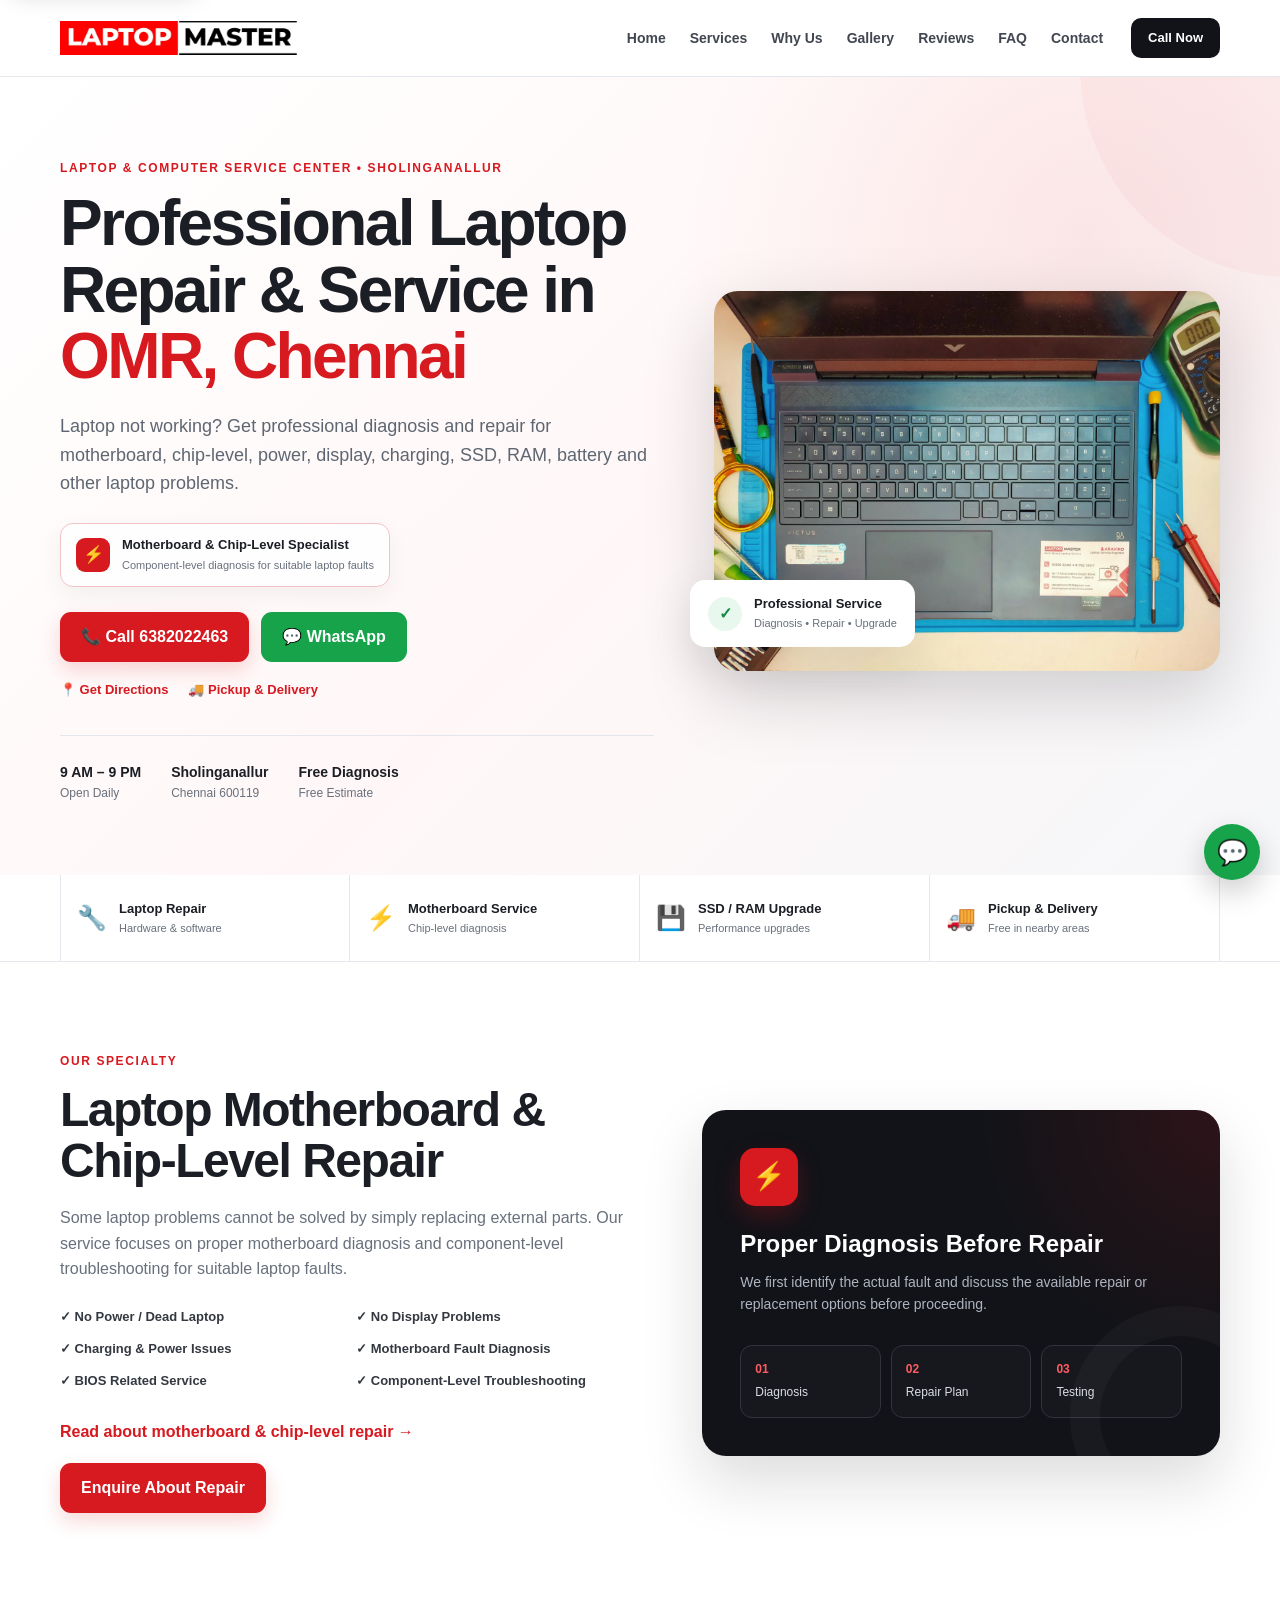
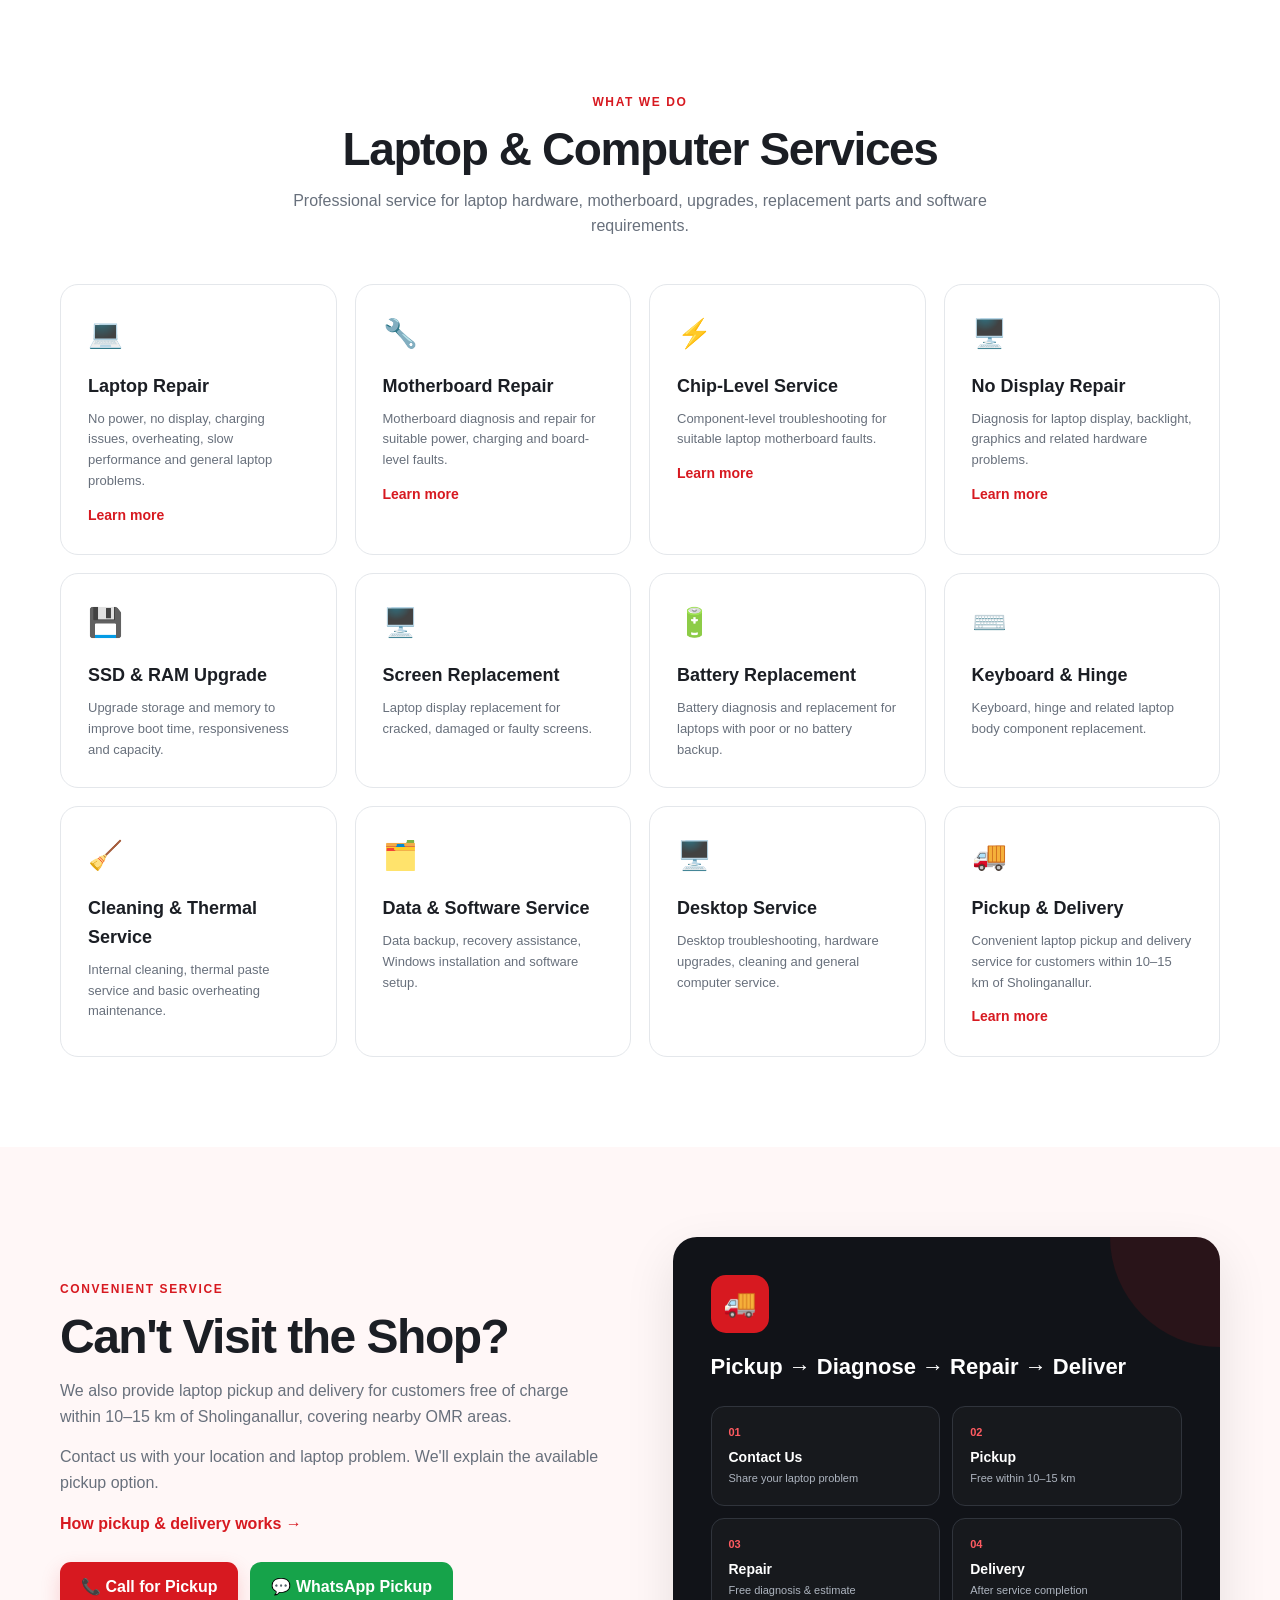
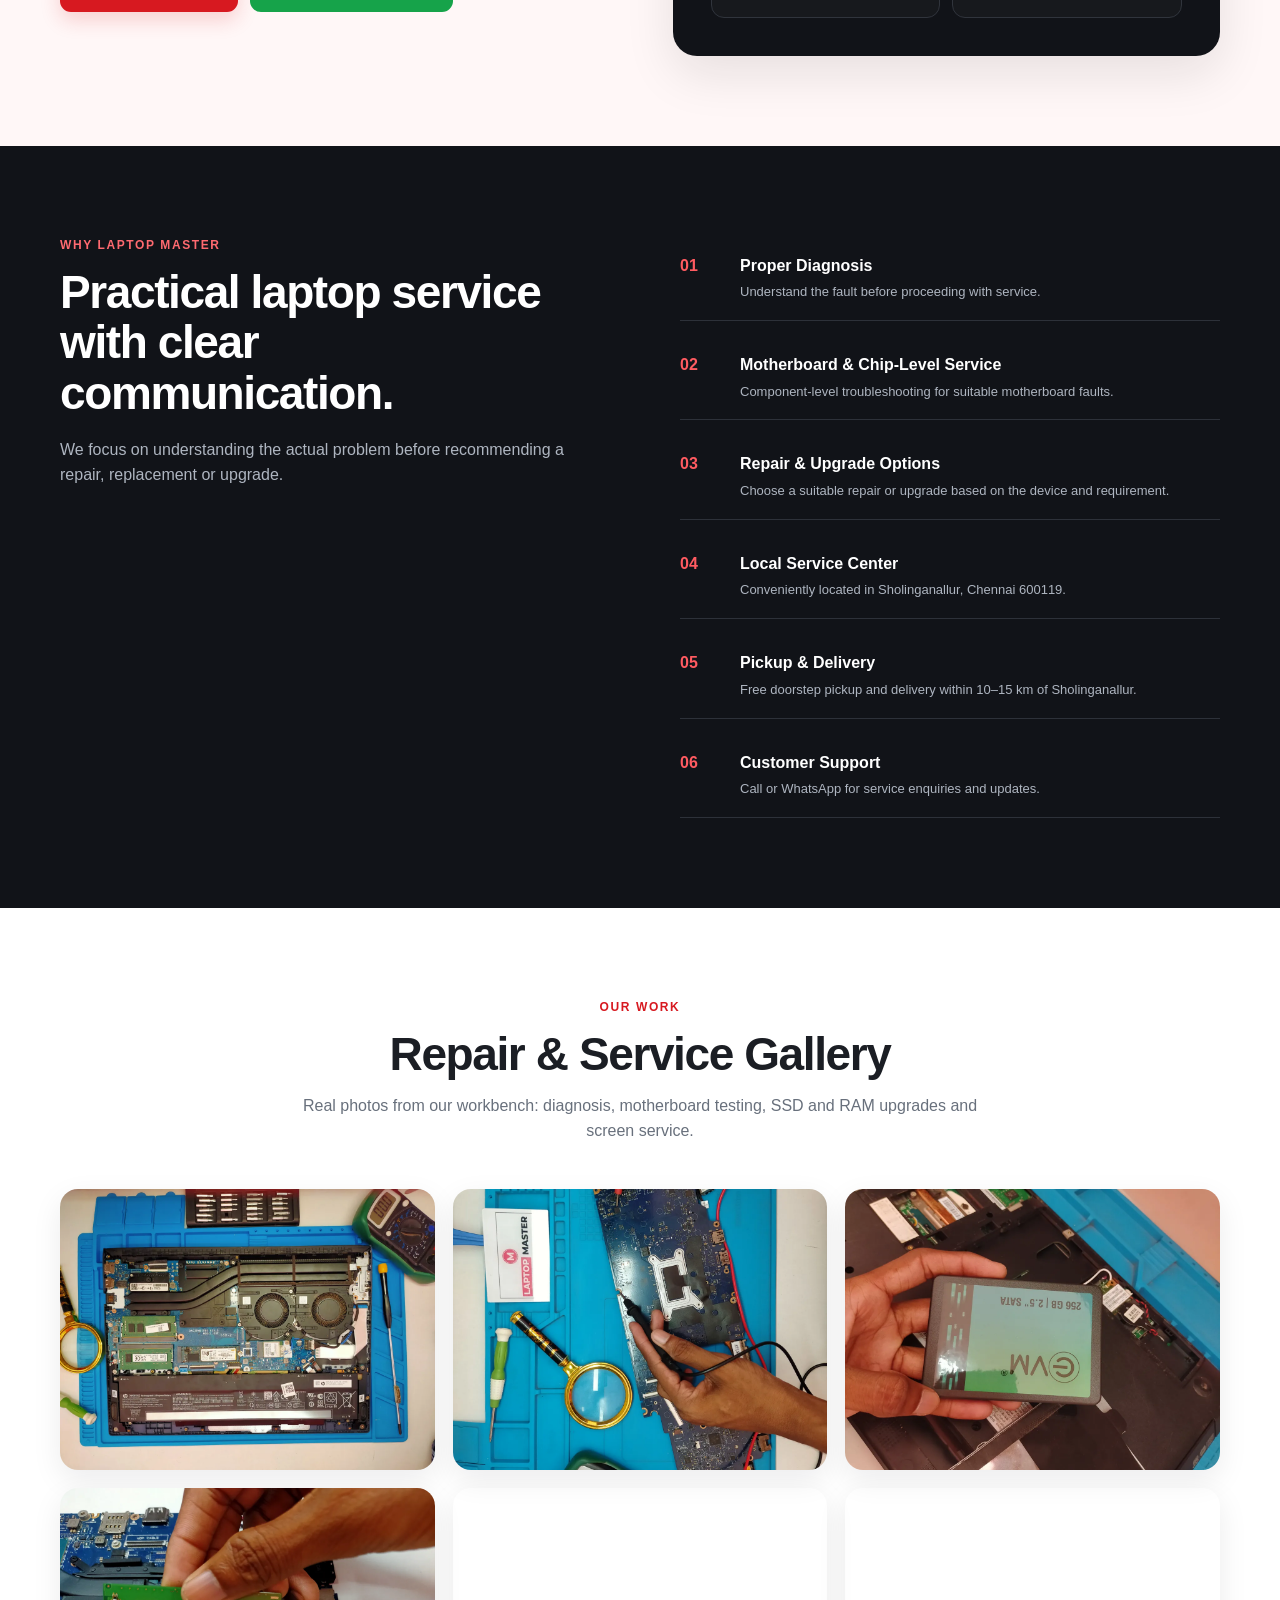
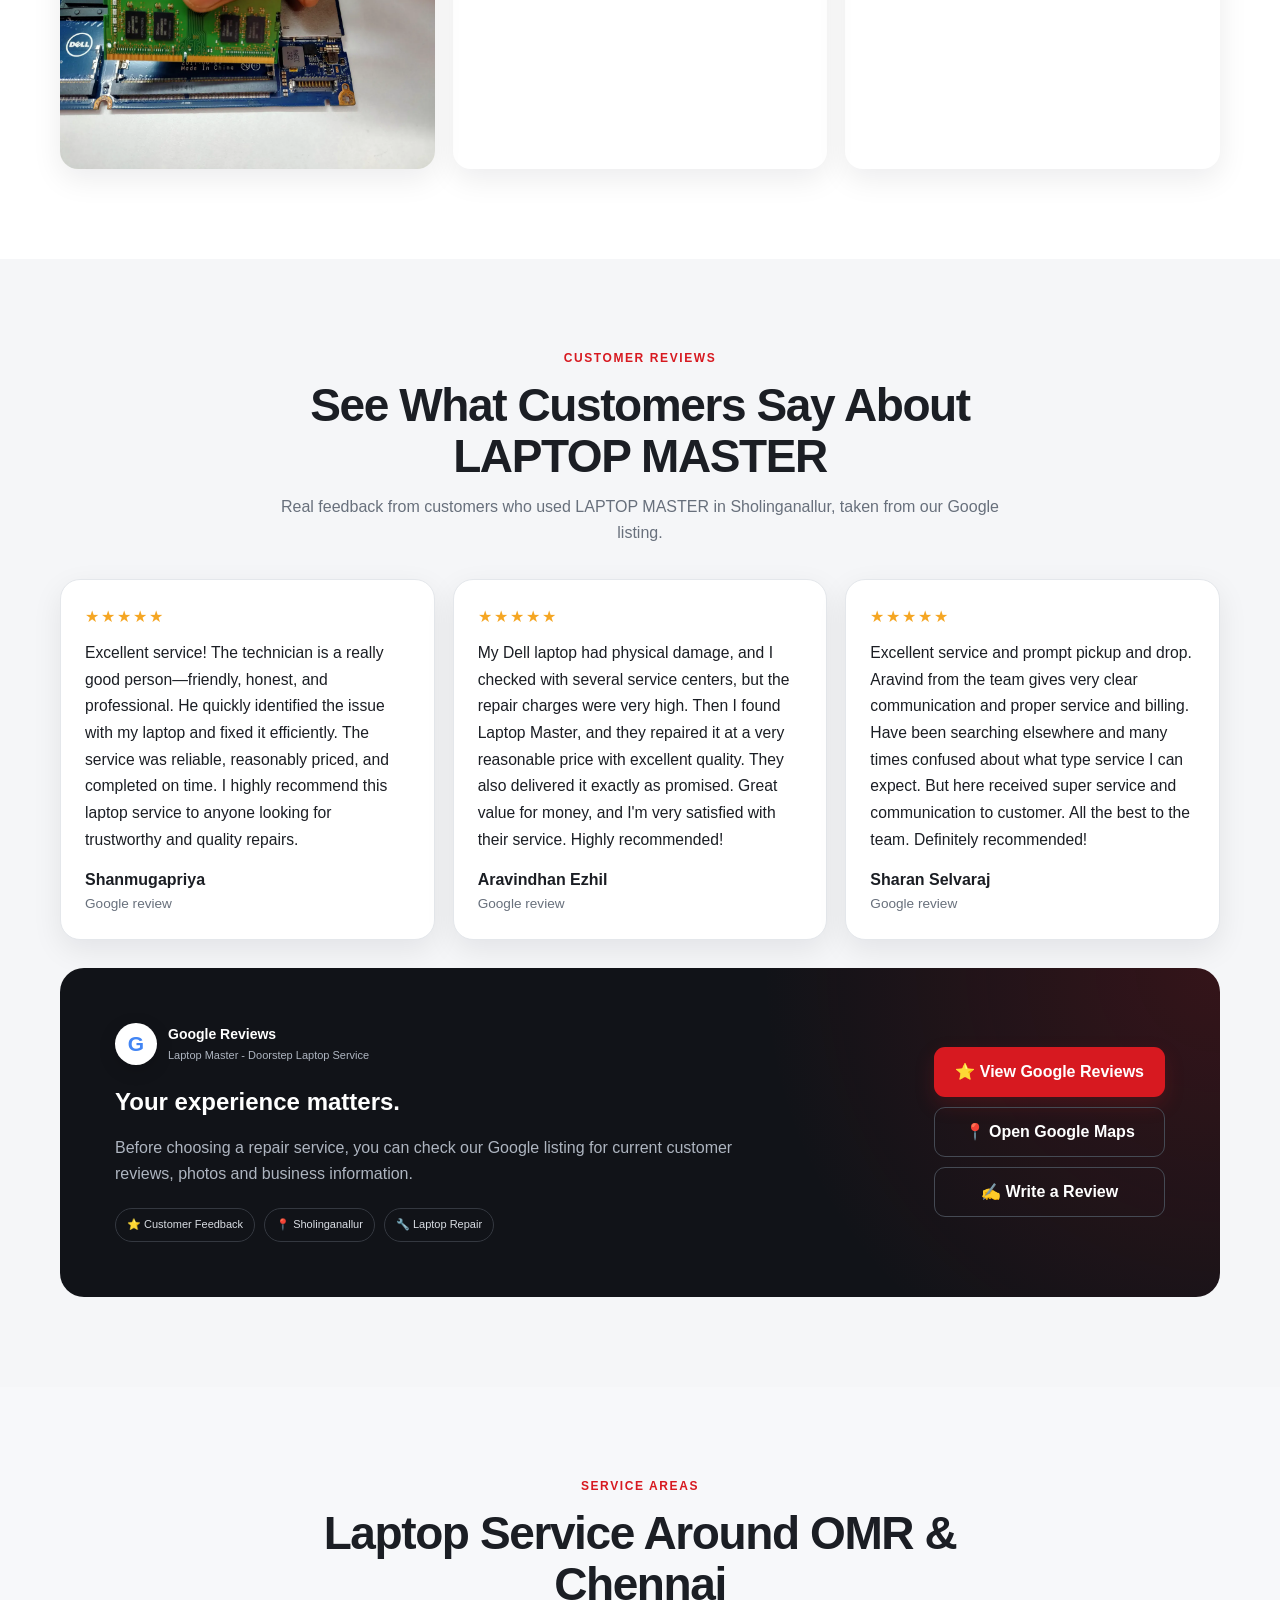
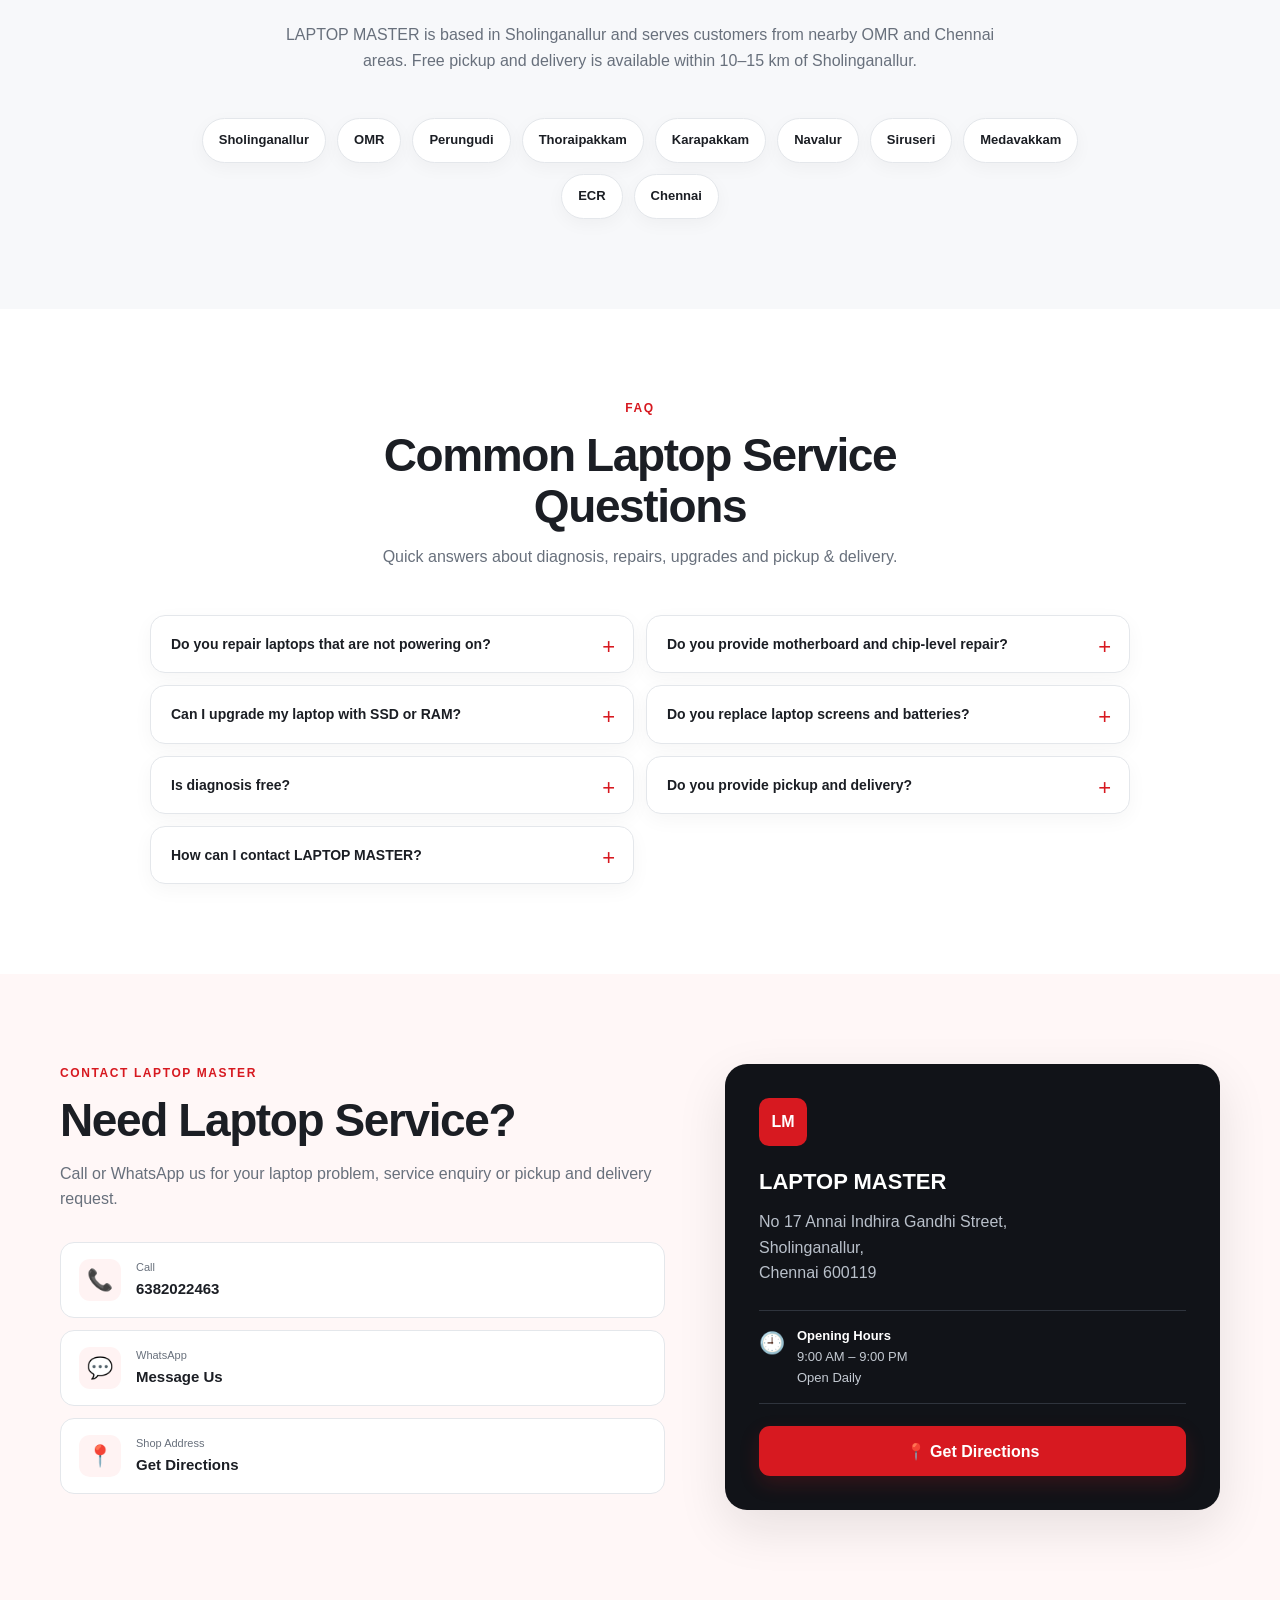
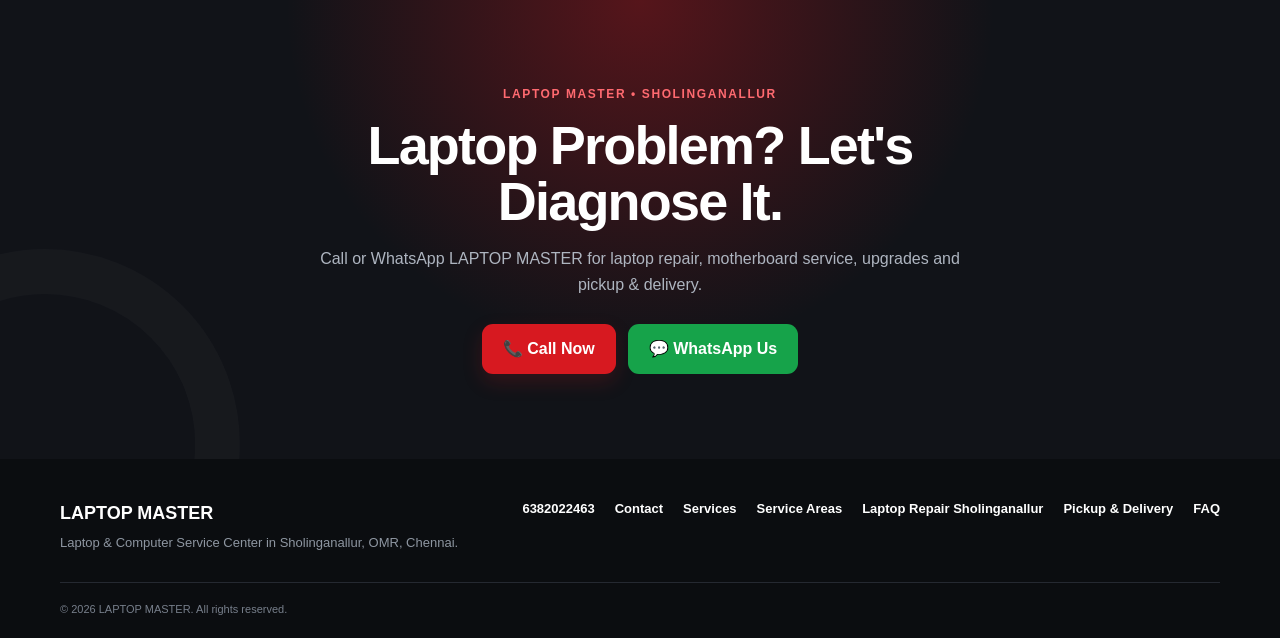
==== index.html @ 5615f924 "V8.1" ====
<!DOCTYPE html>
<html lang="en">

<head>
  <meta charset="UTF-8">

  <meta name="viewport" content="width=device-width, initial-scale=1.0">

  <title>Laptop Repair in Sholinganallur, OMR, Chennai | LAPTOP MASTER</title>

  <meta name="description" content="Laptop repair in Sholinganallur, OMR, Chennai: motherboard and chip-level service, no power, no display, SSD, RAM, screen, battery. Free diagnosis and free pickup.">

  <meta name="robots" content="index, follow">
  <meta name="author" content="LAPTOP MASTER">
  <meta name="format-detection" content="telephone=yes">

  <link rel="canonical" href="https://laptopmasterservice.com/">

  <meta name="theme-color" content="#d71920">

  <!-- Open Graph -->
  <meta property="og:type" content="website">
  <meta property="og:title" content="LAPTOP MASTER | Laptop Repair & Service Center">
  <meta
    property="og:description"
    content="Professional laptop repair, motherboard service, chip-level repair, upgrades and doorstep pickup & delivery in Sholinganallur, OMR, Chennai."
  >
  <meta property="og:url" content="https://laptopmasterservice.com/">
  <meta property="og:site_name" content="LAPTOP MASTER">
  <meta property="og:image" content="https://laptopmasterservice.com/images/og-image.jpg">
  <meta property="og:image:width" content="1200">
  <meta property="og:image:height" content="630">
  <meta property="og:image:alt" content="LAPTOP MASTER laptop service center in Sholinganallur, Chennai">
  <meta name="twitter:card" content="summary_large_image">
  <meta name="twitter:title" content="LAPTOP MASTER | Laptop Repair & Service Center">
  <meta name="twitter:description" content="Laptop repair, motherboard service, chip-level repair, upgrades and pickup & delivery in Sholinganallur, OMR, Chennai.">
  <meta name="twitter:image" content="https://laptopmasterservice.com/images/og-image.jpg">

  <!-- Styles -->
  <link rel="preload" as="image" href="images/hero-workbench.webp" fetchpriority="high">
  <link rel="stylesheet" href="style.css">

  <!-- Favicon -->
  <link rel="icon" href="images/favicon.svg" type="image/svg+xml">
  <link rel="manifest" href="site.webmanifest">
  <meta name="mobile-web-app-capable" content="yes">
  <meta name="apple-mobile-web-app-capable" content="yes">
  <meta name="apple-mobile-web-app-title" content="LAPTOP MASTER">

  <!-- Local Business Schema -->
  <script type="application/ld+json">
  {
    "@context": "https://schema.org",
    "@type": "ComputerStore",
    "name": "LAPTOP MASTER",
    "@id": "https://laptopmasterservice.com/#business",
    "url": "https://laptopmasterservice.com/",
    "telephone": "+91 6382022463",
    "logo": "https://laptopmasterservice.com/images/Logo.png",
    "image": "https://laptopmasterservice.com/images/og-image.jpg",
    "geo": {
      "@type": "GeoCoordinates",
      "latitude": 12.88769,
      "longitude": 80.22994
    },
    "priceRange": "₹₹",
    "hasMap": "https://maps.app.goo.gl/npWpCCzaKBLCYPFF9",
    "sameAs": ["https://maps.app.goo.gl/npWpCCzaKBLCYPFF9"],

    "description": "Laptop and computer repair service center providing motherboard repair, chip-level service, laptop hardware repair, SSD and RAM upgrades, screen and battery replacement and doorstep pickup and delivery.",

    "address": {
      "@type": "PostalAddress",
      "streetAddress": "No 17 Annai Indhira Gandhi Street",
      "addressLocality": "Sholinganallur",
      "addressRegion": "Tamil Nadu",
      "postalCode": "600119",
      "addressCountry": "IN"
    },

    "openingHoursSpecification": {
      "@type": "OpeningHoursSpecification",
      "dayOfWeek": [
        "Monday",
        "Tuesday",
        "Wednesday",
        "Thursday",
        "Friday",
        "Saturday",
        "Sunday"
      ],
      "opens": "09:00",
      "closes": "21:00"
    },

    "areaServed": [
      "Sholinganallur",
      "OMR",
      "ECR",
      "Perungudi",
      "Thoraipakkam",
      "Karapakkam",
      "Navalur",
      "Siruseri",
      "Medavakkam",
      "Chennai"
    ],

    "serviceType": [
      "Laptop Repair",
      "Laptop Motherboard Repair",
      "Chip-Level Laptop Repair",
      "Laptop Screen Replacement",
      "Laptop Battery Replacement",
      "SSD Upgrade",
      "RAM Upgrade",
      "Laptop Keyboard Replacement",
      "Laptop Hinge Repair",
      "Laptop Software Service",
      "Data Backup and Recovery"
    ]
  }
  </script>


  <!-- Website Schema -->
  <script type="application/ld+json">
  {
    "@context": "https://schema.org",
    "@type": "WebSite",
    "name": "LAPTOP MASTER",
    "url": "https://laptopmasterservice.com/",
    "description": "Laptop repair and service center in Sholinganallur, OMR, Chennai."
  }
  </script>

  <!-- Breadcrumb Schema -->
  <script type="application/ld+json">
  {
    "@context": "https://schema.org",
    "@type": "BreadcrumbList",
    "itemListElement": [
      {"@type":"ListItem","position":1,"name":"Home","item":"https://laptopmasterservice.com/"},
      {"@type":"ListItem","position":2,"name":"Laptop Services","item":"https://laptopmasterservice.com/#services"},
      {"@type":"ListItem","position":3,"name":"Contact","item":"https://laptopmasterservice.com/#contact"}
    ]
  }
  </script>

  <!-- FAQ Schema -->
  <script type="application/ld+json">
  {
    "@context": "https://schema.org",
    "@type": "FAQPage",
    "mainEntity": [
      {"@type":"Question","name":"Do you repair laptops that are not powering on?","acceptedAnswer":{"@type":"Answer","text":"Yes. LAPTOP MASTER diagnoses suitable no-power and dead-laptop faults, including power, charging and motherboard-related issues."}},
      {"@type":"Question","name":"Do you provide motherboard and chip-level repair?","acceptedAnswer":{"@type":"Answer","text":"Yes. LAPTOP MASTER provides component-level diagnosis and repair for suitable laptop motherboard faults."}},
      {"@type":"Question","name":"Can I upgrade my laptop with SSD or RAM?","acceptedAnswer":{"@type":"Answer","text":"Yes. SSD and RAM upgrades are available depending on the laptop model and supported specifications."}},
      {"@type":"Question","name":"Do you replace laptop screens and batteries?","acceptedAnswer":{"@type":"Answer","text":"Yes. Screen and battery replacement can be arranged based on the laptop model and compatible part availability."}},
      {"@type":"Question","name":"Is diagnosis free?","acceptedAnswer":{"@type":"Answer","text":"Yes. Diagnosis and repair estimate are free at LAPTOP MASTER."}},
      {"@type":"Question","name":"Do you provide pickup and delivery?","acceptedAnswer":{"@type":"Answer","text":"Yes. Pickup and delivery is free within about 10–15 km of Sholinganallur, covering nearby OMR areas. Customers can contact LAPTOP MASTER with their location to confirm."}},
      {"@type":"Question","name":"How can I contact LAPTOP MASTER?","acceptedAnswer":{"@type":"Answer","text":"Call 6382022463 or WhatsApp LAPTOP MASTER with your laptop model and problem. The service center is in Sholinganallur, Chennai 600119."}}
    ]
  }
  </script>

</head>

<body>

  <a class="skip-link" href="#main-content">Skip to main content</a>

  <!-- =========================
       HEADER
  ========================== -->

  <header class="site-header">

    <div class="container nav-wrap">

      <a class="brand" href="#home" aria-label="LAPTOP MASTER Home">
        <img class="brand-logo" src="images/logo.webp" alt="LAPTOP MASTER" width="1200" height="172">
      </a>

      <button
        class="menu-toggle"
        aria-label="Open menu"
        aria-expanded="false"
        aria-controls="site-nav"
      >
        ☰
      </button>

      <nav class="nav" id="site-nav">

        <a href="#home">Home</a>

        <a href="#services">Services</a>

        <a href="#why-us">Why Us</a>

        <a href="#gallery">Gallery</a>

        <a href="#reviews">Reviews</a>

        <a href="#faq">FAQ</a>

        <a href="#contact">Contact</a>

      </nav>

      <a class="nav-call" href="tel:+916382022463">
        Call Now
      </a>

    </div>

  </header>


  <main id="main-content" tabindex="-1">

    <!-- =========================
         HERO
    ========================== -->

    <section class="hero" id="home">

      <div class="container hero-grid">

        <div class="hero-copy">

          <p class="eyebrow">
            LAPTOP & COMPUTER SERVICE CENTER • SHOLINGANALLUR
          </p>

          <h1>
            Professional Laptop Repair & Service in
            <span>OMR, Chennai</span>
          </h1>

          <p class="hero-text">
            Laptop not working? Get professional diagnosis and repair
            for motherboard, chip-level, power, display, charging,
            SSD, RAM, battery and other laptop problems.
          </p>

          <div class="hero-badge">

            <span>⚡</span>

            <div>
              <strong>Motherboard & Chip-Level Specialist</strong>
              <small>Component-level diagnosis for suitable laptop faults</small>
            </div>

          </div>


          <div class="hero-actions">

            <a
              class="btn btn-primary"
              href="tel:+916382022463"
            >
              📞 Call 6382022463
            </a>

            <a
              class="btn btn-whatsapp"
              href="https://wa.me/916382022463?text=Hi%20LAPTOP%20MASTER%2C%20I%20need%20laptop%20service."
              target="_blank"
              rel="noopener"
            >
              💬 WhatsApp
            </a>

          </div>


          <div class="hero-secondary-actions">

            <a href="#contact">
              📍 Get Directions
            </a>

            <a href="#pickup">
              🚚 Pickup & Delivery
            </a>

          </div>


          <div class="trust-row">

            <div>
              <strong>9 AM – 9 PM</strong>
              <span>Open Daily</span>
            </div>

            <div>
              <strong>Sholinganallur</strong>
              <span>Chennai 600119</span>
            </div>

            <div>
              <strong>Free Diagnosis</strong>
              <span>Free Estimate</span>
            </div>

          </div>

        </div>


        <div class="hero-visual">

          <img
            src="images/hero-workbench.webp"
            alt="Laptop opened on the LAPTOP MASTER repair mat with diagnostic tools in Sholinganallur"
            width="1400"
            height="1050"
            fetchpriority="high"
            decoding="async"
          >

          <div class="floating-card">

            <span class="floating-icon">✓</span>

            <div>
              <strong>Professional Service</strong>
              <small>Diagnosis • Repair • Upgrade</small>
            </div>

          </div>

        </div>

      </div>

    </section>


    <!-- =========================
         QUICK SERVICE STRIP
    ========================== -->

    <section class="quick-strip">

      <div class="container quick-grid">

        <a href="#services">

          <span>🔧</span>

          <div>
            <strong>Laptop Repair</strong>
            <small>Hardware & software</small>
          </div>

        </a>


        <a href="#services">

          <span>⚡</span>

          <div>
            <strong>Motherboard Service</strong>
            <small>Chip-level diagnosis</small>
          </div>

        </a>


        <a href="#services">

          <span>💾</span>

          <div>
            <strong>SSD / RAM Upgrade</strong>
            <small>Performance upgrades</small>
          </div>

        </a>


        <a href="#pickup">

          <span>🚚</span>

          <div>
            <strong>Pickup & Delivery</strong>
            <small>Free in nearby areas</small>
          </div>

        </a>

      </div>

    </section>


    <!-- =========================
         SPECIALTY SECTION
    ========================== -->

    <section class="section specialty-section">

      <div class="container specialty-grid">

        <div>

          <p class="eyebrow">
            OUR SPECIALTY
          </p>

          <h2>
            Laptop Motherboard & Chip-Level Repair
          </h2>

          <p>
            Some laptop problems cannot be solved by simply replacing
            external parts. Our service focuses on proper motherboard
            diagnosis and component-level troubleshooting for suitable
            laptop faults.
          </p>

          <ul class="check-list">

            <li>✓ No Power / Dead Laptop</li>

            <li>✓ No Display Problems</li>

            <li>✓ Charging & Power Issues</li>

            <li>✓ Motherboard Fault Diagnosis</li>

            <li>✓ BIOS Related Service</li>

            <li>✓ Component-Level Troubleshooting</li>

          </ul>

          <p style="margin-bottom:18px"><a class="text-link" href="/laptop-motherboard-chip-level-repair/">Read about motherboard &amp; chip-level repair →</a></p>

          <a class="btn btn-primary" href="#contact">
            Enquire About Repair
          </a>

        </div>


        <div class="specialty-card">

          <div class="specialty-icon">
            ⚡
          </div>

          <h3>
            Proper Diagnosis Before Repair
          </h3>

          <p>
            We first identify the actual fault and discuss the available
            repair or replacement options before proceeding.
          </p>

          <div class="specialty-points">

            <div>
              <strong>01</strong>
              <span>Diagnosis</span>
            </div>

            <div>
              <strong>02</strong>
              <span>Repair Plan</span>
            </div>

            <div>
              <strong>03</strong>
              <span>Testing</span>
            </div>

          </div>

        </div>

      </div>

    </section>


    <!-- =========================
         SERVICES
    ========================== -->

    <section class="section" id="services">

      <div class="container">

        <div class="section-heading">

          <p class="eyebrow">
            WHAT WE DO
          </p>

          <h2>
            Laptop & Computer Services
          </h2>

          <p>
            Professional service for laptop hardware, motherboard,
            upgrades, replacement parts and software requirements.
          </p>

        </div>


        <div class="service-grid">

          <article class="service-card">

            <span>💻</span>

            <h3>
              Laptop Repair
            </h3>

            <p>
              No power, no display, charging issues, overheating,
              slow performance and general laptop problems.
            </p>

            <a class="card-link" href="/laptop-repair-sholinganallur/">Learn more</a>

          </article>


          <article class="service-card">

            <span>🔧</span>

            <h3>
              Motherboard Repair
            </h3>

            <p>
              Motherboard diagnosis and repair for suitable power,
              charging and board-level faults.
            </p>

            <a class="card-link" href="/laptop-motherboard-chip-level-repair/">Learn more</a>

          </article>


          <article class="service-card">

            <span>⚡</span>

            <h3>
              Chip-Level Service
            </h3>

            <p>
              Component-level troubleshooting for suitable laptop
              motherboard faults.
            </p>

            <a class="card-link" href="/laptop-motherboard-chip-level-repair/">Learn more</a>

          </article>


          <article class="service-card">

            <span>🖥️</span>

            <h3>
              No Display Repair
            </h3>

            <p>
              Diagnosis for laptop display, backlight, graphics and
              related hardware problems.
            </p>

            <a class="card-link" href="/laptop-not-turning-on-no-display-repair/">Learn more</a>

          </article>


          <article class="service-card">

            <span>💾</span>

            <h3>
              SSD & RAM Upgrade
            </h3>

            <p>
              Upgrade storage and memory to improve boot time,
              responsiveness and capacity.
            </p>

          </article>


          <article class="service-card">

            <span>🖥️</span>

            <h3>
              Screen Replacement
            </h3>

            <p>
              Laptop display replacement for cracked, damaged or
              faulty screens.
            </p>

          </article>


          <article class="service-card">

            <span>🔋</span>

            <h3>
              Battery Replacement
            </h3>

            <p>
              Battery diagnosis and replacement for laptops with
              poor or no battery backup.
            </p>

          </article>


          <article class="service-card">

            <span>⌨️</span>

            <h3>
              Keyboard & Hinge
            </h3>

            <p>
              Keyboard, hinge and related laptop body component
              replacement.
            </p>

          </article>


          <article class="service-card">

            <span>🧹</span>

            <h3>
              Cleaning & Thermal Service
            </h3>

            <p>
              Internal cleaning, thermal paste service and basic
              overheating maintenance.
            </p>

          </article>


          <article class="service-card">

            <span>🗂️</span>

            <h3>
              Data & Software Service
            </h3>

            <p>
              Data backup, recovery assistance, Windows installation
              and software setup.
            </p>

          </article>


          <article class="service-card">

            <span>🖥️</span>

            <h3>
              Desktop Service
            </h3>

            <p>
              Desktop troubleshooting, hardware upgrades, cleaning
              and general computer service.
            </p>

          </article>


          <article class="service-card">

            <span>🚚</span>

            <h3>
              Pickup & Delivery
            </h3>

            <p>
              Convenient laptop pickup and delivery service for
              customers within 10–15 km of Sholinganallur.
            </p>

            <a class="card-link" href="/laptop-pickup-delivery-omr/">Learn more</a>

          </article>

        </div>

      </div>

    </section>


    <!-- =========================
         PICKUP & DELIVERY
    ========================== -->

    <section class="section pickup-section" id="pickup">

      <div class="container pickup-grid">

        <div>

          <p class="eyebrow">
            CONVENIENT SERVICE
          </p>

          <h2>
            Can't Visit the Shop?
          </h2>

          <p>
            We also provide laptop pickup and delivery for customers
            free of charge within 10–15 km of Sholinganallur, covering nearby OMR areas.
          </p>

          <p>
            Contact us with your location and laptop problem.
            We'll explain the available pickup option.
          </p>

          <p><a class="text-link" href="/laptop-pickup-delivery-omr/">How pickup &amp; delivery works →</a></p>

          <div class="hero-actions">

            <a
              class="btn btn-primary"
              href="tel:+916382022463"
            >
              📞 Call for Pickup
            </a>

            <a
              class="btn btn-whatsapp"
              href="https://wa.me/916382022463?text=Hi%20LAPTOP%20MASTER%2C%20I%20want%20to%20know%20about%20laptop%20pickup%20and%20delivery."
              target="_blank"
              rel="noopener"
            >
              💬 WhatsApp Pickup
            </a>

          </div>

        </div>


        <div class="pickup-card">

          <div class="pickup-icon">
            🚚
          </div>

          <h3>
            Pickup → Diagnose → Repair → Deliver
          </h3>

          <div class="pickup-steps">

            <div>
              <span>01</span>
              <strong>Contact Us</strong>
              <small>Share your laptop problem</small>
            </div>

            <div>
              <span>02</span>
              <strong>Pickup</strong>
              <small>Free within 10–15 km</small>
            </div>

            <div>
              <span>03</span>
              <strong>Repair</strong>
              <small>Free diagnosis &amp; estimate</small>
            </div>

            <div>
              <span>04</span>
              <strong>Delivery</strong>
              <small>After service completion</small>
            </div>

          </div>

        </div>

      </div>

    </section>


    <!-- =========================
         WHY US
    ========================== -->

    <section class="section section-dark" id="why-us">

      <div class="container split">

        <div>

          <p class="eyebrow light">
            WHY LAPTOP MASTER
          </p>

          <h2>
            Practical laptop service with clear communication.
          </h2>

          <p class="muted">
            We focus on understanding the actual problem before
            recommending a repair, replacement or upgrade.
          </p>

        </div>


        <div class="feature-list">

          <div>

            <span>01</span>

            <div>
              <strong>Proper Diagnosis</strong>

              <p>
                Understand the fault before proceeding with service.
              </p>
            </div>

          </div>


          <div>

            <span>02</span>

            <div>
              <strong>Motherboard & Chip-Level Service</strong>

              <p>
                Component-level troubleshooting for suitable
                motherboard faults.
              </p>
            </div>

          </div>


          <div>

            <span>03</span>

            <div>
              <strong>Repair & Upgrade Options</strong>

              <p>
                Choose a suitable repair or upgrade based on the
                device and requirement.
              </p>
            </div>

          </div>


          <div>

            <span>04</span>

            <div>
              <strong>Local Service Center</strong>

              <p>
                Conveniently located in Sholinganallur,
                Chennai 600119.
              </p>
            </div>

          </div>


          <div>

            <span>05</span>

            <div>
              <strong>Pickup & Delivery</strong>

              <p>
                Free doorstep pickup and delivery within
                10–15 km of Sholinganallur.
              </p>
            </div>

          </div>


          <div>

            <span>06</span>

            <div>
              <strong>Customer Support</strong>

              <p>
                Call or WhatsApp for service enquiries and updates.
              </p>
            </div>

          </div>

        </div>

      </div>

    </section>


    <!-- =========================
         GALLERY
    ========================== -->

    <section class="section" id="gallery">

      <div class="container">

        <div class="section-heading">

          <p class="eyebrow">
            OUR WORK
          </p>

          <h2>
            Repair & Service Gallery
          </h2>

          <p>
            Real photos from our workbench: diagnosis, motherboard testing, SSD and RAM upgrades and screen service.
          </p>

        </div>


        <div class="gallery-grid">

          <img
            src="images/gallery-laptop-internals.webp"
            width="1200"
            height="900"
            alt="Laptop opened for internal service on the LAPTOP MASTER repair mat"
            loading="lazy"
            decoding="async"
          >

          <img
            src="images/gallery-motherboard-testing.webp"
            width="1200"
            height="900"
            alt="Motherboard fault testing with a multimeter and magnifier at LAPTOP MASTER"
            loading="lazy"
            decoding="async"
          >

          <img
            src="images/gallery-ssd-upgrade.webp"
            width="1200"
            height="900"
            alt="Installing a 2.5 inch SATA SSD upgrade in a laptop"
            loading="lazy"
            decoding="async"
          >

          <img
            src="images/gallery-ram-upgrade.webp"
            width="1200"
            height="900"
            alt="Laptop RAM upgrade being fitted by a LAPTOP MASTER technician"
            loading="lazy"
            decoding="async"
          >

          <img
            src="images/gallery-screen-service.webp"
            width="1200"
            height="900"
            alt="Laptop display panel removed for screen replacement service"
            loading="lazy"
            decoding="async"
          >

          <img
            src="images/gallery-chip-level-probe.webp"
            width="1200"
            height="900"
            alt="Chip-level diagnosis on a laptop motherboard with a test probe"
            loading="lazy"
            decoding="async"
          >

        </div>

      </div>

    </section>


    <!-- =========================
         REVIEWS
    ========================== -->

    <section class="section review-section" id="reviews">

      <div class="container">

        <div class="section-heading review-heading">

          <p class="eyebrow">
            CUSTOMER REVIEWS
          </p>

          <h2>
            See What Customers Say About LAPTOP MASTER
          </h2>

          <p>
            Real feedback from customers who used LAPTOP MASTER in Sholinganallur, taken from our Google listing.
          </p>

        </div>

        <div class="review-cards">

          <article class="review-card">
            <p class="review-stars" aria-label="5 out of 5 stars">★★★★★</p>
            <blockquote>Excellent service! The technician is a really good person—friendly, honest, and professional. He quickly identified the issue with my laptop and fixed it efficiently. The service was reliable, reasonably priced, and completed on time. I highly recommend this laptop service to anyone looking for trustworthy and quality repairs.</blockquote>
            <p class="review-name">Shanmugapriya</p>
            <p class="review-source">Google review</p>
          </article>

          <article class="review-card">
            <p class="review-stars" aria-label="5 out of 5 stars">★★★★★</p>
            <blockquote>My Dell laptop had physical damage, and I checked with several service centers, but the repair charges were very high. Then I found Laptop Master, and they repaired it at a very reasonable price with excellent quality. They also delivered it exactly as promised. Great value for money, and I'm very satisfied with their service. Highly recommended!</blockquote>
            <p class="review-name">Aravindhan Ezhil</p>
            <p class="review-source">Google review</p>
          </article>

          <article class="review-card">
            <p class="review-stars" aria-label="5 out of 5 stars">★★★★★</p>
            <blockquote>Excellent service and prompt pickup and drop. Aravind from the team gives very clear communication and proper service and billing. Have been searching elsewhere and many times confused about what type service I can expect. But here received super service and communication to customer. All the best to the team. Definitely recommended!</blockquote>
            <p class="review-name">Sharan Selvaraj</p>
            <p class="review-source">Google review</p>
          </article>

        </div>

        <div class="review-box">

          <div class="review-summary">

            <div class="google-badge">
              <span>G</span>
              <div>
                <strong>Google Reviews</strong>
                <small>Laptop Master - Doorstep Laptop Service</small>
              </div>
            </div>

            <h3>
              Your experience matters.
            </h3>

            <p>
              Before choosing a repair service, you can check our Google listing for current customer reviews, photos and business information.
            </p>

            <div class="review-highlights">
              <span>⭐ Customer Feedback</span>
              <span>📍 Sholinganallur</span>
              <span>🔧 Laptop Repair</span>
            </div>

          </div>

          <div class="review-actions">

            <a
              class="btn btn-primary"
              href="https://maps.app.goo.gl/npWpCCzaKBLCYPFF9"
              target="_blank"
              rel="noopener noreferrer"
            >
              ⭐ View Google Reviews
            </a>

            <a
              class="btn btn-outline"
              href="https://maps.app.goo.gl/npWpCCzaKBLCYPFF9"
              target="_blank"
              rel="noopener noreferrer"
            >
              📍 Open Google Maps
            </a>

            <a
              class="btn btn-outline"
              href="https://g.page/r/CZ-uPIZupKc2EBE/review"
              target="_blank"
              rel="noopener noreferrer"
            >
              ✍️ Write a Review
            </a>

          </div>

        </div>

      </div>

    </section>


    <!-- =========================
         SERVICE AREAS
    ========================== -->

    <section class="section areas-section" id="service-areas">

      <div class="container">

        <div class="section-heading">

          <p class="eyebrow">
            SERVICE AREAS
          </p>

          <h2>
            Laptop Service Around OMR & Chennai
          </h2>

          <p>
            LAPTOP MASTER is based in Sholinganallur and serves customers from nearby OMR and Chennai areas. Free pickup and delivery is available within 10–15 km of Sholinganallur.
          </p>

        </div>

        <div class="area-tags">
          <span>Sholinganallur</span>
          <span>OMR</span>
          <span>Perungudi</span>
          <span>Thoraipakkam</span>
          <span>Karapakkam</span>
          <span>Navalur</span>
          <span>Siruseri</span>
          <span>Medavakkam</span>
          <span>ECR</span>
          <span>Chennai</span>
        </div>

      </div>

    </section>


    <!-- =========================
         FAQ
    ========================== -->

    <section class="section faq-section" id="faq">

      <div class="container">

        <div class="section-heading">

          <p class="eyebrow">
            FAQ
          </p>

          <h2>
            Common Laptop Service Questions
          </h2>

          <p>
            Quick answers about diagnosis, repairs, upgrades and pickup & delivery.
          </p>

        </div>

        <div class="faq-grid">

          <details class="faq-item">
            <summary>Do you repair laptops that are not powering on?</summary>
            <p>Yes. We diagnose suitable no-power and dead-laptop faults, including power, charging and motherboard-related issues.</p>
          </details>

          <details class="faq-item">
            <summary>Do you provide motherboard and chip-level repair?</summary>
            <p>Yes. We provide component-level diagnosis and repair for suitable laptop motherboard faults.</p>
          </details>

          <details class="faq-item">
            <summary>Can I upgrade my laptop with SSD or RAM?</summary>
            <p>Yes. SSD and RAM upgrades are available depending on the laptop model and supported specifications.</p>
          </details>

          <details class="faq-item">
            <summary>Do you replace laptop screens and batteries?</summary>
            <p>Yes. Screen and battery replacement can be arranged based on the laptop model and compatible part availability.</p>
          </details>

          <details class="faq-item">
            <summary>Is diagnosis free?</summary>
            <p>Yes. Diagnosis and repair estimate are free at LAPTOP MASTER.</p>
          </details>

          <details class="faq-item">
            <summary>Do you provide pickup and delivery?</summary>
            <p>Yes. Pickup and delivery is free within about 10–15 km of Sholinganallur, covering nearby OMR areas. Contact us with your location to confirm.</p>
          </details>

          <details class="faq-item">
            <summary>How can I contact LAPTOP MASTER?</summary>
            <p>Call 6382022463 or WhatsApp us with your laptop model and problem. You can also visit our service center in Sholinganallur, Chennai 600119.</p>
          </details>

        </div>

      </div>

    </section>


    <!-- =========================
         CONTACT
    ========================== -->

    <section class="section contact-section" id="contact">

      <div class="container contact-grid">

        <div>

          <p class="eyebrow">
            CONTACT LAPTOP MASTER
          </p>

          <h2>
            Need Laptop Service?
          </h2>

          <p>
            Call or WhatsApp us for your laptop problem, service
            enquiry or pickup and delivery request.
          </p>


          <div class="contact-actions">

            <a
              class="contact-line"
              href="tel:+916382022463"
            >

              <span>📞</span>

              <div>
                <small>Call</small>
                <strong>6382022463</strong>
              </div>

            </a>


            <a
              class="contact-line"
              href="https://wa.me/916382022463?text=Hi%20LAPTOP%20MASTER%2C%20I%20need%20laptop%20service."
              target="_blank"
              rel="noopener"
            >

              <span>💬</span>

              <div>
                <small>WhatsApp</small>
                <strong>Message Us</strong>
              </div>

            </a>


            <a
              class="contact-line"
              href="https://www.google.com/maps/search/?api=1&query=No+17+Annai+Indhira+Gandhi+Street%2C+Sholinganallur%2C+Chennai+600119"
              target="_blank"
              rel="noopener"
            >

              <span>📍</span>

              <div>
                <small>Shop Address</small>
                <strong>Get Directions</strong>
              </div>

            </a>

          </div>

        </div>


        <div class="address-card">

          <div class="mini-logo">
            LM
          </div>

          <h3>
            LAPTOP MASTER
          </h3>

          <p>
            No 17 Annai Indhira Gandhi Street,<br>
            Sholinganallur,<br>
            Chennai 600119
          </p>


          <div class="hours">

            <span>🕘</span>

            <div>
              <strong>Opening Hours</strong>
              <br>
              9:00 AM – 9:00 PM
              <br>
              Open Daily
            </div>

          </div>


          <a
            class="btn btn-primary full"
            href="https://www.google.com/maps/search/?api=1&query=No+17+Annai+Indhira+Gandhi+Street%2C+Sholinganallur%2C+Chennai+600119"
            target="_blank"
            rel="noopener"
          >
            📍 Get Directions
          </a>

        </div>

      </div>

    </section>


    <!-- =========================
         FINAL CTA
    ========================== -->

    <section class="final-cta">

      <div class="container">

        <p class="eyebrow light">
          LAPTOP MASTER • SHOLINGANALLUR
        </p>

        <h2>
          Laptop Problem? Let's Diagnose It.
        </h2>

        <p>
          Call or WhatsApp LAPTOP MASTER for laptop repair,
          motherboard service, upgrades and pickup & delivery.
        </p>

        <div class="hero-actions">

          <a
            class="btn btn-primary"
            href="tel:+916382022463"
          >
            📞 Call Now
          </a>

          <a
            class="btn btn-whatsapp"
            href="https://wa.me/916382022463?text=Hi%20LAPTOP%20MASTER%2C%20I%20need%20laptop%20service."
            target="_blank"
            rel="noopener"
          >
            💬 WhatsApp Us
          </a>

        </div>

      </div>

    </section>

  </main>


  <!-- =========================
       FOOTER
  ========================== -->

  <footer class="footer">

    <div class="container footer-wrap">

      <div>

        <strong>
          LAPTOP MASTER
        </strong>

        <p>
          Laptop & Computer Service Center in Sholinganallur,
          OMR, Chennai.
        </p>

      </div>


      <div>

        <a href="tel:+916382022463">
          6382022463
        </a>

        <a href="#contact">
          Contact
        </a>

        <a href="#services">
          Services
        </a>

        <a href="#service-areas">
          Service Areas
        </a>

        <a href="/laptop-repair-sholinganallur/">
          Laptop Repair Sholinganallur
        </a>

        <a href="/laptop-pickup-delivery-omr/">
          Pickup &amp; Delivery
        </a>

        <a href="#faq">
          FAQ
        </a>

      </div>

    </div>


    <div class="container copyright">

      © <span id="year"></span>
      LAPTOP MASTER.
      All rights reserved.

    </div>

  </footer>


  <!-- Mobile conversion bar -->
  <div class="mobile-cta" aria-label="Quick contact options">
    <a href="tel:+916382022463" class="mobile-cta-call">📞 <span>Call</span></a>
    <a href="https://wa.me/916382022463?text=Hi%20LAPTOP%20MASTER%2C%20I%20need%20laptop%20service." target="_blank" rel="noopener noreferrer" class="mobile-cta-whatsapp">💬 <span>WhatsApp</span></a>
    <a href="#contact" class="mobile-cta-contact">📍 <span>Visit / Directions</span></a>
  </div>

  <!-- Floating WhatsApp -->

  <a
    class="floating-whatsapp"
    href="https://wa.me/916382022463?text=Hi%20LAPTOP%20MASTER%2C%20I%20need%20laptop%20service."
    target="_blank"
    rel="noopener"
    aria-label="WhatsApp LAPTOP MASTER"
  >
    💬
  </a>


  <!-- JavaScript -->

  <script src="script.js"></script>

</body>

</html>
---- style.css ----
/* =========================================================
   LAPTOP MASTER V2.1
   Red + White Professional Laptop Service Website
   ========================================================= */


/* =========================================================
   ROOT / RESET
   ========================================================= */

:root {
  --red: #d71920;
  --red-dark: #a90f15;
  --red-light: #fff3f3;

  --black: #111318;
  --black-2: #181b21;

  --text: #1b1e24;
  --muted: #68707c;

  --white: #ffffff;
  --light: #f5f6f8;
  --light-red: #fff7f7;

  --border: #e4e7eb;

  --green: #16a34a;
  --green-dark: #12813a;

  --shadow: 0 18px 50px rgba(17, 19, 24, 0.10);
  --shadow-soft: 0 10px 30px rgba(17, 19, 24, 0.08);

  --radius: 20px;
  --container: 1160px;
}


* {
  box-sizing: border-box;
  margin: 0;
  padding: 0;
}


html {
  scroll-behavior: smooth;
  scroll-padding-top: 90px;
}


body {
  font-family:
    Inter,
    "Segoe UI",
    Arial,
    sans-serif;

  color: var(--text);
  background: var(--white);
  line-height: 1.6;

  overflow-x: hidden;
}


a {
  color: inherit;
  text-decoration: none;
}


img {
  display: block;
  max-width: 100%;
}


button,
a {
  -webkit-tap-highlight-color: transparent;
}


.container {
  width: min(calc(100% - 36px), var(--container));
  margin: auto;
}


/* =========================================================
   HEADER
   ========================================================= */

.site-header {
  position: sticky;
  top: 0;
  z-index: 100;

  background: rgba(255, 255, 255, 0.96);

  backdrop-filter: blur(14px);
  -webkit-backdrop-filter: blur(14px);

  border-bottom: 1px solid var(--border);
}


.nav-wrap {
  min-height: 76px;

  display: flex;
  align-items: center;

  gap: 28px;
}


.brand {
  display: flex;
  align-items: center;

  gap: 11px;

  margin-right: auto;
}


.brand-mark,
.mini-logo {
  display: grid;
  place-items: center;

  background: var(--red);
  color: var(--white);

  font-weight: 900;

  border-radius: 10px;
}


.brand-mark {
  width: 44px;
  height: 44px;

  box-shadow: 0 6px 18px rgba(215, 25, 32, 0.18);
}


.brand strong {
  display: block;

  font-size: 17px;
  letter-spacing: 0.5px;
}


.brand small {
  display: block;

  color: var(--muted);

  font-size: 9px;
  letter-spacing: 1.2px;
}


.nav {
  display: flex;
  align-items: center;
  gap: 24px;
}


.nav a {
  position: relative;

  font-size: 14px;
  font-weight: 650;

  color: #414650;

  transition: color 0.2s ease;
}


.nav a::after {
  content: "";

  position: absolute;

  left: 0;
  bottom: -7px;

  width: 0;
  height: 2px;

  background: var(--red);

  transition: width 0.2s ease;
}


.nav a:hover {
  color: var(--red);
}


.nav a:hover::after {
  width: 100%;
}


.nav-call {
  background: var(--black);
  color: var(--white);

  padding: 10px 17px;

  border-radius: 10px;

  font-weight: 700;
  font-size: 13px;

  transition: 0.2s ease;
}


.nav-call:hover {
  background: var(--red);

  transform: translateY(-2px);
}


.menu-toggle {
  display: none;

  border: 0;
  background: transparent;

  color: var(--black);

  font-size: 27px;

  cursor: pointer;
}


/* =========================================================
   COMMON
   ========================================================= */

.eyebrow {
  color: var(--red);

  font-size: 12px;
  font-weight: 850;

  letter-spacing: 1.6px;

  margin-bottom: 12px;

  text-transform: uppercase;
}


.eyebrow.light {
  color: #ff6a70;
}


.section {
  padding: 90px 0;
}


.section-heading {
  text-align: center;

  max-width: 720px;

  margin: 0 auto 45px;
}


.section-heading h2,
.split h2,
.contact-section h2,
.review-box h2 {
  font-size: clamp(30px, 4vw, 46px);

  line-height: 1.1;

  letter-spacing: -1.4px;
}


.section-heading > p:last-child {
  color: var(--muted);

  margin-top: 13px;
}


.btn {
  display: inline-flex;

  align-items: center;
  justify-content: center;

  min-height: 50px;

  padding: 0 20px;

  border-radius: 11px;

  font-weight: 800;

  border: 1px solid transparent;

  transition:
    transform 0.2s ease,
    background 0.2s ease,
    box-shadow 0.2s ease;
}


.btn:hover {
  transform: translateY(-2px);
}


.btn-primary {
  background: var(--red);
  color: var(--white);

  box-shadow: 0 8px 20px rgba(215, 25, 32, 0.18);
}


.btn-primary:hover {
  background: var(--red-dark);

  box-shadow: 0 12px 28px rgba(215, 25, 32, 0.25);
}


.btn-whatsapp {
  background: var(--green);
  color: var(--white);
}


.btn-whatsapp:hover {
  background: var(--green-dark);
}


.btn-outline {
  border-color: var(--border);
  color: var(--text);

  background: var(--white);
}


.btn-outline:hover {
  border-color: var(--red);
  color: var(--red);
}


.full {
  width: 100%;
}


/* =========================================================
   HERO
   ========================================================= */

.hero {
  position: relative;

  background:
    radial-gradient(
      circle at 85% 20%,
      rgba(215, 25, 32, 0.08),
      transparent 32%
    ),
    linear-gradient(
      135deg,
      #ffffff 0%,
      #fff7f7 52%,
      #f6f7f9 100%
    );

  padding: 82px 0 72px;

  overflow: hidden;
}


.hero::before {
  content: "";

  position: absolute;

  width: 420px;
  height: 420px;

  right: -220px;
  top: -220px;

  border-radius: 50%;

  background: rgba(215, 25, 32, 0.04);

  pointer-events: none;
}


.hero-grid {
  display: grid;

  grid-template-columns: 1.08fr 0.92fr;

  gap: 60px;

  align-items: center;
}


.hero-copy {
  position: relative;
  z-index: 2;
}


.hero h1 {
  font-size: clamp(40px, 5vw, 68px);

  line-height: 1.04;

  letter-spacing: -2.6px;

  max-width: 760px;
}


.hero h1 span {
  color: var(--red);
}


.hero-text {
  font-size: 18px;

  color: #5e6671;

  max-width: 650px;

  margin: 22px 0 25px;
}


/* Hero specialty badge */

.hero-badge {
  display: inline-flex;

  align-items: center;

  gap: 12px;

  padding: 11px 15px;

  margin-bottom: 25px;

  border: 1px solid #f2c3c5;

  border-radius: 13px;

  background: rgba(255, 255, 255, 0.82);

  box-shadow: 0 8px 25px rgba(17, 19, 24, 0.05);
}


.hero-badge > span {
  width: 34px;
  height: 34px;

  display: grid;
  place-items: center;

  border-radius: 9px;

  background: var(--red);

  color: var(--white);

  font-size: 17px;
}


.hero-badge strong,
.hero-badge small {
  display: block;
}


.hero-badge strong {
  font-size: 13px;
}


.hero-badge small {
  color: var(--muted);

  font-size: 11px;

  margin-top: 1px;
}


/* Hero buttons */

.hero-actions {
  display: flex;

  gap: 12px;

  flex-wrap: wrap;
}


.hero-secondary-actions {
  display: flex;

  gap: 20px;

  flex-wrap: wrap;

  margin-top: 18px;
}


.hero-secondary-actions a {
  color: var(--red);

  font-size: 13px;

  font-weight: 800;

  transition: 0.2s ease;
}


.hero-secondary-actions a:hover {
  color: var(--red-dark);

  transform: translateX(2px);
}


/* Trust row */

.trust-row {
  display: flex;

  gap: 30px;

  margin-top: 35px;

  padding-top: 25px;

  border-top: 1px solid var(--border);
}


.trust-row div {
  display: flex;

  flex-direction: column;
}


.trust-row strong {
  font-size: 14px;
}


.trust-row span {
  font-size: 12px;

  color: var(--muted);
}


/* Hero image */

.hero-visual {
  position: relative;

  max-width: 600px;

  width: 100%;

  margin-left: auto;
}


.hero-visual img {
  width: 100%;

  border-radius: 28px;

  box-shadow:
    0 25px 70px rgba(17, 19, 24, 0.18);

  background: #15171c;

  transition: transform 0.4s ease;
}


.hero-visual:hover img {
  transform: translateY(-5px);
}


/* Floating card */

.floating-card {
  position: absolute;

  left: -24px;
  bottom: 24px;

  background: var(--white);

  padding: 14px 18px;

  border-radius: 15px;

  box-shadow: var(--shadow);

  display: flex;

  align-items: center;

  gap: 12px;
}


.floating-icon {
  width: 34px;
  height: 34px;

  border-radius: 50%;

  display: grid;
  place-items: center;

  background: #e9f8ef;

  color: #138a42;

  font-weight: 900;
}


.floating-card strong,
.floating-card small {
  display: block;
}


.floating-card strong {
  font-size: 13px;
}


.floating-card small {
  font-size: 11px;

  color: var(--muted);
}


/* =========================================================
   QUICK SERVICE STRIP
   ========================================================= */

.quick-strip {
  border-bottom: 1px solid var(--border);

  background: var(--white);
}


.quick-grid {
  display: grid;

  grid-template-columns: repeat(4, 1fr);
}


.quick-grid a {
  display: flex;

  align-items: center;

  gap: 12px;

  padding: 24px 16px;

  border-right: 1px solid var(--border);

  transition:
    background 0.2s ease,
    transform 0.2s ease;
}


.quick-grid a:first-child {
  border-left: 1px solid var(--border);
}


.quick-grid a:hover {
  background: var(--light-red);
}


.quick-grid span {
  font-size: 24px;
}


.quick-grid strong,
.quick-grid small {
  display: block;
}


.quick-grid strong {
  font-size: 13px;
}


.quick-grid small {
  font-size: 11px;

  color: var(--muted);
}


/* =========================================================
   SPECIALTY SECTION
   ========================================================= */

.specialty-section {
  background: var(--white);
}


.specialty-grid {
  display: grid;

  grid-template-columns: 1.05fr 0.95fr;

  gap: 70px;

  align-items: center;
}


.specialty-grid > div:first-child h2 {
  font-size: clamp(32px, 4vw, 48px);

  line-height: 1.08;

  letter-spacing: -1.5px;

  max-width: 650px;
}


.specialty-grid > div:first-child > p:not(.eyebrow) {
  color: var(--muted);

  max-width: 620px;

  margin: 18px 0 25px;
}


.check-list {
  list-style: none;

  display: grid;

  grid-template-columns: repeat(2, minmax(0, 1fr));

  gap: 11px 20px;

  margin-bottom: 28px;
}


.check-list li {
  font-size: 13px;

  font-weight: 700;

  color: #343941;
}


.specialty-card {
  position: relative;

  padding: 38px;

  border-radius: 24px;

  background:
    radial-gradient(
      circle at 100% 0%,
      rgba(215, 25, 32, 0.14),
      transparent 40%
    ),
    var(--black);

  color: var(--white);

  box-shadow: 0 25px 60px rgba(17, 19, 24, 0.15);

  overflow: hidden;
}


.specialty-card::after {
  content: "";

  position: absolute;

  width: 160px;
  height: 160px;

  right: -70px;
  bottom: -70px;

  border: 30px solid rgba(255, 255, 255, 0.03);

  border-radius: 50%;
}


.specialty-icon {
  width: 58px;
  height: 58px;

  display: grid;
  place-items: center;

  border-radius: 15px;

  background: var(--red);

  font-size: 27px;

  margin-bottom: 24px;

  box-shadow: 0 10px 25px rgba(215, 25, 32, 0.25);
}


.specialty-card h3 {
  font-size: 24px;

  line-height: 1.2;

  margin-bottom: 12px;
}


.specialty-card > p {
  color: #aeb5c0;

  font-size: 14px;
}


.specialty-points {
  display: grid;

  grid-template-columns: repeat(3, 1fr);

  gap: 10px;

  margin-top: 30px;
}


.specialty-points div {
  padding: 14px;

  border: 1px solid #30343c;

  border-radius: 12px;

  background: rgba(255, 255, 255, 0.02);
}


.specialty-points strong,
.specialty-points span {
  display: block;
}


.specialty-points strong {
  color: #ff5b61;

  font-size: 12px;
}


.specialty-points span {
  font-size: 12px;

  margin-top: 4px;

  color: #d9dde3;
}


/* =========================================================
   SERVICES
   ========================================================= */

.service-grid {
  display: grid;

  grid-template-columns: repeat(4, 1fr);

  gap: 18px;
}


.service-card {
  position: relative;

  padding: 27px;

  border: 1px solid var(--border);

  border-radius: 18px;

  background: var(--white);

  transition:
    transform 0.25s ease,
    box-shadow 0.25s ease,
    border-color 0.25s ease;
}


.service-card::before {
  content: "";

  position: absolute;

  left: 0;
  top: 0;

  width: 0;
  height: 3px;

  border-radius: 18px 0 0 0;

  background: var(--red);

  transition: width 0.25s ease;
}


.service-card:hover {
  transform: translateY(-6px);

  box-shadow: var(--shadow);

  border-color: #f2b7b9;
}


.service-card:hover::before {
  width: 100%;
}


.service-card > span {
  font-size: 28px;
}


.service-card h3 {
  font-size: 18px;

  margin: 15px 0 8px;
}


.service-card p {
  font-size: 13px;

  color: var(--muted);
}


/* =========================================================
   PICKUP & DELIVERY
   ========================================================= */

.pickup-section {
  background: var(--light-red);
}


.pickup-grid {
  display: grid;

  grid-template-columns: 1fr 1fr;

  gap: 65px;

  align-items: center;
}


.pickup-grid > div:first-child h2 {
  font-size: clamp(32px, 4vw, 48px);

  line-height: 1.08;

  letter-spacing: -1.5px;
}


.pickup-grid > div:first-child > p:not(.eyebrow) {
  color: var(--muted);

  max-width: 580px;

  margin-top: 15px;
}


.pickup-grid .hero-actions {
  margin-top: 26px;
}


.pickup-card {
  background: var(--black);

  color: var(--white);

  border-radius: 24px;

  padding: 38px;

  box-shadow: var(--shadow);

  position: relative;

  overflow: hidden;
}


.pickup-card::after {
  content: "";

  position: absolute;

  width: 220px;
  height: 220px;

  right: -110px;
  top: -110px;

  border-radius: 50%;

  background: rgba(215, 25, 32, 0.12);
}


.pickup-icon {
  width: 58px;
  height: 58px;

  display: grid;
  place-items: center;

  border-radius: 15px;

  background: var(--red);

  font-size: 27px;

  margin-bottom: 20px;
}


.pickup-card h3 {
  position: relative;
  z-index: 2;

  font-size: 22px;

  line-height: 1.25;

  margin-bottom: 26px;
}


.pickup-steps {
  position: relative;
  z-index: 2;

  display: grid;

  grid-template-columns: repeat(2, 1fr);

  gap: 12px;
}


.pickup-steps div {
  padding: 17px;

  border: 1px solid #30343c;

  border-radius: 13px;

  background: rgba(255, 255, 255, 0.025);
}


.pickup-steps span,
.pickup-steps strong,
.pickup-steps small {
  display: block;
}


.pickup-steps span {
  color: #ff5b61;

  font-weight: 900;

  font-size: 11px;
}


.pickup-steps strong {
  font-size: 14px;

  margin-top: 4px;
}


.pickup-steps small {
  color: #aeb5c0;

  font-size: 11px;

  margin-top: 2px;
}


/* =========================================================
   WHY US
   ========================================================= */

.section-dark {
  background: var(--black);

  color: var(--white);
}


.split {
  display: grid;

  grid-template-columns: 1fr 1fr;

  gap: 80px;

  align-items: start;
}


.split h2 {
  max-width: 570px;
}


.muted {
  color: #aeb5c0;

  margin-top: 18px;

  max-width: 520px;
}


.feature-list {
  display: grid;

  gap: 14px;
}


.feature-list > div {
  display: grid;

  grid-template-columns: 45px 1fr;

  gap: 15px;

  padding: 17px 0;

  border-bottom: 1px solid #2d3139;
}


.feature-list > div > span {
  color: #ff5b61;

  font-weight: 900;
}


.feature-list strong {
  font-size: 16px;
}


.feature-list p {
  font-size: 13px;

  color: #aeb5c0;

  margin-top: 4px;
}


/* =========================================================
   GALLERY
   ========================================================= */

.gallery-grid {
  display: grid;

  grid-template-columns: repeat(2, 1fr);

  gap: 18px;
}


.gallery-grid img {
  width: 100%;
  height: auto;

  aspect-ratio: 4 / 3;

  object-fit: cover;

  border-radius: 18px;

  box-shadow: var(--shadow-soft);

  transition:
    transform 0.3s ease,
    box-shadow 0.3s ease;
}


.gallery-grid img:hover {
  transform: scale(1.025);

  box-shadow: var(--shadow);
}


/* =========================================================
   REVIEWS
   ========================================================= */

.review-section {
  background: var(--light);
}


.review-box {
  position: relative;

  background:
    radial-gradient(
      circle at 100% 0%,
      rgba(215, 25, 32, 0.18),
      transparent 38%
    ),
    var(--black);

  color: var(--white);

  border-radius: 24px;

  padding: 55px;

  display: flex;

  align-items: center;

  justify-content: space-between;

  gap: 30px;

  overflow: hidden;
}


.review-box h2 {
  max-width: 650px;
}


.review-box > div:first-child > p:not(.eyebrow) {
  color: #aeb5c0;

  max-width: 620px;

  margin-top: 14px;
}


.review-highlights {
  display: flex;

  flex-wrap: wrap;

  gap: 9px;

  margin-top: 22px;
}


.review-highlights span {
  padding: 7px 11px;

  border-radius: 999px;

  border: 1px solid #343840;

  color: #d9dde3;

  font-size: 11px;
}


.review-actions {
  flex-shrink: 0;

  display: flex;

  flex-direction: column;

  gap: 10px;

  min-width: 190px;
}


.review-actions .btn-outline {
  background: transparent;

  border-color: #454a54;

  color: var(--white);
}


.review-actions .btn-outline:hover {
  border-color: #ff5b61;

  color: #ff7b80;
}


/* =========================================================
   CONTACT
   ========================================================= */

.contact-section {
  background: #fff7f7;
}


.contact-grid {
  display: grid;

  grid-template-columns: 1.1fr 0.9fr;

  gap: 60px;

  align-items: start;
}


.contact-section > div p:not(.eyebrow) {
  color: var(--muted);

  margin-top: 15px;
}


.contact-actions {
  display: grid;

  gap: 12px;

  margin-top: 30px;
}


.contact-line {
  display: flex;

  align-items: center;

  gap: 15px;

  background: var(--white);

  border: 1px solid var(--border);

  padding: 16px 18px;

  border-radius: 14px;

  transition:
    transform 0.2s ease,
    box-shadow 0.2s ease,
    border-color 0.2s ease;
}


.contact-line:hover {
  transform: translateY(-2px);

  box-shadow: var(--shadow-soft);

  border-color: #f1b6b8;
}


.contact-line > span {
  width: 42px;
  height: 42px;

  display: grid;
  place-items: center;

  border-radius: 11px;

  background: var(--red-light);

  font-size: 21px;
}


.contact-line small,
.contact-line strong {
  display: block;
}


.contact-line small {
  font-size: 11px;

  color: var(--muted);
}


.contact-line strong {
  font-size: 15px;
}


.address-card {
  background: var(--black);

  color: var(--white);

  padding: 34px;

  border-radius: 22px;

  box-shadow: var(--shadow);
}


.mini-logo {
  width: 48px;
  height: 48px;

  margin-bottom: 18px;
}


.address-card h3 {
  font-size: 22px;
}


.address-card p {
  color: #b9c0ca !important;

  margin: 10px 0 24px !important;
}


.hours {
  display: flex;

  gap: 12px;

  padding: 15px 0;

  border-top: 1px solid #2f343d;

  border-bottom: 1px solid #2f343d;

  margin-bottom: 22px;

  color: #c4cad2;

  font-size: 13px;
}


.hours span {
  font-size: 21px;
}


.hours strong {
  color: var(--white);
}


/* =========================================================
   FINAL CTA
   ========================================================= */

.final-cta {
  position: relative;

  padding: 85px 0;

  text-align: center;

  color: var(--white);

  background:
    radial-gradient(
      circle at 50% 0%,
      rgba(215, 25, 32, 0.35),
      transparent 45%
    ),
    var(--black);

  overflow: hidden;
}


.final-cta::before {
  content: "";

  position: absolute;

  width: 300px;
  height: 300px;

  left: -150px;
  bottom: -180px;

  border-radius: 50%;

  border: 45px solid rgba(255, 255, 255, 0.025);
}


.final-cta .container {
  position: relative;
  z-index: 2;
}


.final-cta h2 {
  font-size: clamp(34px, 5vw, 54px);

  line-height: 1.05;

  letter-spacing: -1.8px;

  max-width: 760px;

  margin: auto;
}


.final-cta p:not(.eyebrow) {
  color: #aeb5c0;

  max-width: 650px;

  margin: 16px auto 27px;
}


.final-cta .hero-actions {
  justify-content: center;
}


/* =========================================================
   FOOTER
   ========================================================= */

.footer {
  background: #0b0d10;

  color: var(--white);

  padding: 40px 0 20px;
}


.footer-wrap {
  display: flex;

  justify-content: space-between;

  gap: 30px;
}


.footer strong {
  font-size: 18px;
}


.footer p {
  color: #8e96a1;

  font-size: 13px;

  margin-top: 5px;
}


.footer-wrap > div:last-child {
  display: flex;

  gap: 20px;

  align-items: flex-start;
}


.footer-wrap a {
  font-weight: 700;

  font-size: 13px;

  transition: color 0.2s ease;
}


.footer-wrap a:hover {
  color: #ff5b61;
}


.copyright {
  border-top: 1px solid #252931;

  margin-top: 28px;

  padding-top: 18px;

  color: #777f8b;

  font-size: 11px;
}


/* =========================================================
   FLOATING WHATSAPP
   ========================================================= */

.floating-whatsapp {
  position: fixed;

  right: 20px;
  bottom: 20px;

  width: 56px;
  height: 56px;

  border-radius: 50%;

  background: var(--green);

  color: var(--white);

  display: grid;
  place-items: center;

  font-size: 25px;

  box-shadow: 0 12px 30px rgba(0, 0, 0, 0.2);

  z-index: 90;

  transition:
    transform 0.2s ease,
    box-shadow 0.2s ease;
}


.floating-whatsapp:hover {
  transform: scale(1.08);

  box-shadow: 0 15px 35px rgba(0, 0, 0, 0.25);
}


/* =========================================================
   TABLET
   ========================================================= */

@media (max-width: 1050px) {

  .nav {
    gap: 17px;
  }


  .nav a {
    font-size: 13px;
  }


  .hero-grid {
    gap: 40px;
  }


  .service-grid {
    grid-template-columns: repeat(3, 1fr);
  }


  .specialty-grid,
  .pickup-grid {
    gap: 40px;
  }

}


/* =========================================================
   MOBILE NAVIGATION / TABLET
   ========================================================= */

@media (max-width: 900px) {

  .nav {
    display: none;

    position: absolute;

    top: 76px;
    left: 0;
    right: 0;

    background: var(--white);

    border-bottom: 1px solid var(--border);

    padding: 18px;

    flex-direction: column;

    align-items: flex-start;

    gap: 0;

    box-shadow: 0 15px 35px rgba(17, 19, 24, 0.08);
  }


  .nav.open {
    display: flex;
  }


  .nav a {
    width: 100%;

    padding: 13px 4px;

    border-bottom: 1px solid #f0f1f3;
  }


  .nav a:last-child {
    border-bottom: 0;
  }


  .nav a::after {
    display: none;
  }


  .menu-toggle {
    display: block;
  }


  .nav-call {
    display: none;
  }


  .hero-grid,
  .specialty-grid,
  .pickup-grid,
  .split,
  .contact-grid {
    grid-template-columns: 1fr;
  }


  .hero {
    padding: 60px 0;
  }


  .hero-visual {
    max-width: 650px;

    margin: 10px auto 0;
  }


  .specialty-grid,
  .pickup-grid {
    gap: 35px;
  }


  .service-grid {
    grid-template-columns: repeat(2, 1fr);
  }


  .quick-grid {
    grid-template-columns: repeat(2, 1fr);
  }


  .quick-grid a:nth-child(3),
  .quick-grid a:nth-child(4) {
    border-top: 1px solid var(--border);
  }


  .gallery-grid {
    grid-template-columns: 1fr 1fr;
  }


  .split {
    gap: 40px;
  }


  .contact-grid {
    gap: 35px;
  }

}


/* =========================================================
   MOBILE
   ========================================================= */

@media (max-width: 600px) {

  .container {
    width: min(calc(100% - 26px), var(--container));
  }


  .nav-wrap {
    min-height: 70px;
  }


  .nav {
    top: 70px;
  }


  .brand strong {
    font-size: 15px;
  }


  .brand small {
    font-size: 8px;
  }


  .brand-mark {
    width: 40px;
    height: 40px;
  }


  .hero {
    padding: 48px 0 55px;
  }


  .hero h1 {
    font-size: clamp(36px, 11vw, 48px);

    letter-spacing: -1.8px;
  }


  .hero-text {
    font-size: 16px;

    margin: 18px 0 22px;
  }


  .hero-badge {
    width: 100%;

    align-items: flex-start;
  }


  .hero-actions {
    flex-direction: column;

    width: 100%;
  }


  .hero-actions .btn {
    width: 100%;
  }


  .hero-secondary-actions {
    justify-content: center;

    gap: 14px;

    margin-top: 15px;
  }


  .trust-row {
    gap: 12px;

    flex-wrap: wrap;

    justify-content: space-between;
  }


  .trust-row div {
    min-width: 45%;
  }


  .trust-row strong {
    font-size: 12px;
  }


  .trust-row span {
    font-size: 10px;
  }


  .floating-card {
    left: 10px;

    bottom: 10px;

    padding: 11px 13px;
  }


  .floating-card strong {
    font-size: 12px;
  }


  .floating-card small {
    font-size: 10px;
  }


  .section {
    padding: 65px 0;
  }


  .section-heading {
    margin-bottom: 32px;
  }


  .section-heading h2,
  .split h2,
  .contact-section h2,
  .review-box h2 {
    font-size: 32px;

    letter-spacing: -1px;
  }


  .quick-grid,
  .service-grid,
  .gallery-grid {
    grid-template-columns: 1fr;
  }


  .quick-grid a,
  .quick-grid a:first-child {
    border-left: 0;

    border-right: 0;

    border-bottom: 1px solid var(--border);
  }


  .quick-grid a:nth-child(3),
  .quick-grid a:nth-child(4) {
    border-top: 0;
  }


  .specialty-grid > div:first-child h2,
  .pickup-grid > div:first-child h2 {
    font-size: 34px;

    letter-spacing: -1px;
  }


  .check-list {
    grid-template-columns: 1fr;

    gap: 9px;
  }


  .specialty-card,
  .pickup-card {
    padding: 28px 23px;
  }


  .specialty-card h3 {
    font-size: 21px;
  }


  .specialty-points {
    grid-template-columns: 1fr;

    gap: 8px;
  }


  .specialty-points div {
    display: flex;

    align-items: center;

    gap: 10px;
  }


  .specialty-points span {
    margin-top: 0;
  }


  .pickup-steps {
    grid-template-columns: 1fr;
  }


  .review-box {
    padding: 32px 24px;

    display: block;
  }


  .review-actions {
    margin-top: 25px;

    width: 100%;
  }


  .review-actions .btn {
    width: 100%;
  }


  .review-highlights {
    flex-direction: column;

    align-items: flex-start;
  }


  .contact-grid {
    gap: 30px;
  }


  .address-card {
    padding: 28px 23px;
  }


  .final-cta {
    padding: 65px 0;
  }


  .final-cta h2 {
    font-size: 36px;

    letter-spacing: -1px;
  }


  .footer-wrap {
    display: block;
  }


  .footer-wrap > div:last-child {
    margin-top: 18px;

    flex-wrap: wrap;

    gap: 15px;
  }


  .floating-whatsapp {
    right: 15px;

    bottom: 15px;

    width: 54px;
    height: 54px;
  }

}


/* =========================================================
   SMALL PHONES
   ========================================================= */

@media (max-width: 380px) {

  .brand small {
    display: none;
  }


  .hero h1 {
    font-size: 34px;
  }


  .hero-badge {
    padding: 10px;
  }


  .trust-row {
    display: grid;

    grid-template-columns: 1fr 1fr;
  }


  .section-heading h2,
  .split h2,
  .contact-section h2,
  .review-box h2 {
    font-size: 29px;
  }

}


/* =========================================================
   ACCESSIBILITY / REDUCED MOTION
   ========================================================= */

@media (prefers-reduced-motion: reduce) {

  html {
    scroll-behavior: auto;
  }


  *,
  *::before,
  *::after {
    transition: none !important;

    animation: none !important;
  }

}


/* =========================================================
   FOCUS STATES
   ========================================================= */

a:focus-visible,
button:focus-visible {
  outline: 3px solid rgba(215, 25, 32, 0.35);

  outline-offset: 3px;

  border-radius: 6px;
}

/* =========================================================
   SCROLL REVEAL
   ========================================================= */

.reveal {
  opacity: 0;
  transform: translateY(18px);

  transition:
    opacity 0.6s ease,
    transform 0.6s ease;
}

.reveal.visible {
  opacity: 1;
  transform: translateY(0);
}

/* =========================================================
   V2.2 REAL BUSINESS PHOTOS
   ========================================================= */
.hero-visual > img {
  width: 100%;
  height: 100%;
  max-height: 520px;
  object-fit: cover;
  object-position: center;
  border-radius: 24px;
}

/* =========================================================
   V2.3 TRUST / SEO SECTIONS
   ========================================================= */

.review-heading {
  margin-bottom: 34px;
}

.review-heading > p:not(.eyebrow) {
  max-width: 720px;
}

.review-summary {
  flex: 1;
  min-width: 0;
}

.google-badge {
  display: inline-flex;
  align-items: center;
  gap: 11px;
  margin-bottom: 18px;
}

.google-badge > span {
  width: 42px;
  height: 42px;
  display: grid;
  place-items: center;
  border-radius: 50%;
  background: var(--white);
  color: #4285f4;
  font-size: 21px;
  font-weight: 900;
  box-shadow: 0 5px 18px rgba(0,0,0,.16);
}

.google-badge strong,
.google-badge small {
  display: block;
}

.google-badge strong {
  font-size: 14px;
}

.google-badge small {
  margin-top: 2px;
  color: #aeb5c0;
  font-size: 11px;
}

.review-summary h3 {
  margin: 0;
  font-size: 24px;
}

.review-summary > p:not(.eyebrow) {
  max-width: 650px;
  color: #aeb5c0;
  margin: 10px 0 0;
}

.areas-section {
  background: #f7f8fa;
}

.area-tags {
  display: flex;
  flex-wrap: wrap;
  gap: 11px;
  max-width: 900px;
  margin: 0 auto;
  justify-content: center;
}

.area-tags span {
  padding: 11px 16px;
  border: 1px solid var(--border);
  border-radius: 999px;
  background: var(--white);
  color: var(--text);
  font-size: 13px;
  font-weight: 800;
  box-shadow: 0 5px 18px rgba(17, 19, 24, 0.04);
}

.faq-section {
  background: var(--white);
}

.faq-grid {
  display: grid;
  grid-template-columns: 1fr 1fr;
  gap: 12px;
  max-width: 980px;
  margin: 0 auto;
}

.faq-item {
  border: 1px solid var(--border);
  border-radius: 15px;
  background: var(--white);
  box-shadow: 0 6px 20px rgba(17, 19, 24, 0.04);
  overflow: hidden;
}

.faq-item summary {
  cursor: pointer;
  list-style: none;
  padding: 18px 20px;
  font-size: 14px;
  font-weight: 850;
  line-height: 1.45;
  position: relative;
  padding-right: 48px;
}

.faq-item summary::-webkit-details-marker {
  display: none;
}

.faq-item summary::after {
  content: "+";
  position: absolute;
  right: 18px;
  top: 15px;
  color: var(--red);
  font-size: 22px;
  font-weight: 500;
}

.faq-item[open] summary::after {
  content: "−";
}

.faq-item p {
  padding: 0 20px 19px;
  margin: 0;
  color: var(--muted);
  font-size: 13px;
  line-height: 1.7;
}

@media (max-width: 900px) {
  .faq-grid {
    grid-template-columns: 1fr;
  }
}

@media (max-width: 600px) {
  .area-tags {
    justify-content: flex-start;
  }

  .area-tags span {
    font-size: 12px;
    padding: 9px 13px;
  }

  .review-summary h3 {
    font-size: 21px;
  }
}

/* =========================================================
   V2.4 ACCESSIBILITY + MOBILE CONTACT BAR
   ========================================================= */

.skip-link {
  position: fixed;
  left: 12px;
  top: -60px;
  z-index: 9999;
  padding: 10px 14px;
  border-radius: 8px;
  background: var(--dark, #111);
  color: #fff;
  font-weight: 700;
  text-decoration: none;
  box-shadow: 0 8px 24px rgba(0,0,0,.18);
}

.skip-link:focus {
  top: 12px;
}

#main-content:focus {
  outline: none;
}

.mobile-cta {
  display: none;
}

@media (max-width: 700px) {
  body {
    padding-bottom: 70px;
  }

  .mobile-cta {
    position: fixed;
    left: 0;
    right: 0;
    bottom: 0;
    z-index: 3000;
    display: grid;
    grid-template-columns: repeat(3, 1fr);
    gap: 1px;
    padding: 8px;
    background: rgba(255,255,255,.96);
    border-top: 1px solid rgba(0,0,0,.10);
    box-shadow: 0 -8px 24px rgba(0,0,0,.10);
    backdrop-filter: blur(10px);
  }

  .mobile-cta a {
    min-height: 52px;
    display: flex;
    align-items: center;
    justify-content: center;
    gap: 6px;
    padding: 8px 5px;
    border-radius: 10px;
    color: #fff;
    text-decoration: none;
    font-size: 13px;
    font-weight: 800;
    text-align: center;
  }

  .mobile-cta-call {
    background: #d71920;
  }

  .mobile-cta-whatsapp {
    background: #168a4a;
  }

  .mobile-cta-contact {
    background: #20242b;
  }

  .mobile-cta a:active {
    transform: translateY(1px);
  }
}

@media (max-width: 700px) {
  .floating-whatsapp {
    bottom: 82px;
  }
}


/* V2.5.1 - review card styles (used once real reviews are added) */
.review-cards {
  display: grid;
  grid-template-columns: repeat(3, 1fr);
  gap: 18px;
  margin-bottom: 28px;
}
.review-card {
  background: var(--white);
  border: 1px solid var(--border);
  border-radius: var(--radius);
  padding: 24px;
  box-shadow: var(--shadow-soft);
}
.review-stars { color: #f5a623; letter-spacing: 2px; margin-bottom: 10px; }
.review-card blockquote { margin-bottom: 14px; }
.review-name { font-weight: 700; color: var(--muted); }
@media (max-width: 900px) { .review-cards { grid-template-columns: 1fr; } }

.review-card blockquote { line-height: 1.7; font-size: 0.98rem; }
.review-name { margin-bottom: 0; color: var(--text); }
.review-source { font-size: 0.85rem; color: var(--muted); }

/* =========================================================
   V2.7 - Service pages
   ========================================================= */
.page-hero { padding: 48px 0 56px; background: linear-gradient(180deg, var(--light-red), var(--white)); }
.breadcrumb { font-size: 14px; color: var(--muted); margin-bottom: 18px; }
.breadcrumb a { color: var(--red); font-weight: 700; }
.breadcrumb a:hover { text-decoration: underline; }
.page-hero-grid { display: grid; grid-template-columns: 1.1fr 0.9fr; gap: 44px; align-items: center; }
.page-hero h1 { font-size: clamp(30px, 4.6vw, 46px); line-height: 1.12; letter-spacing: -1.2px; margin-bottom: 16px; }
.page-hero .lead { color: var(--muted); font-size: 17px; margin-bottom: 24px; max-width: 560px; }
.page-hero img { width: 100%; height: auto; border-radius: 24px; box-shadow: var(--shadow); }
.section-light { background: var(--light); }
.prose { max-width: 780px; }
.prose h2 { font-size: clamp(26px, 3.4vw, 36px); line-height: 1.15; letter-spacing: -0.8px; margin-bottom: 16px; }
.prose p { margin-bottom: 14px; }
.prose p:last-child { margin-bottom: 0; }
.tight-top { padding-top: 0; }
.steps { list-style: none; display: grid; grid-template-columns: repeat(4, 1fr); gap: 18px; margin-top: 28px; }
.steps li { background: var(--white); border: 1px solid var(--border); border-radius: 18px; padding: 24px; box-shadow: var(--shadow-soft); }
.steps li > span { display: inline-flex; align-items: center; justify-content: center; width: 34px; height: 34px; border-radius: 50%; background: var(--red); color: #fff; font-weight: 800; margin-bottom: 12px; }
.steps strong { display: block; margin-bottom: 6px; }
.steps p { font-size: 14px; color: var(--muted); }
.card-link { display: inline-block; margin-top: 12px; color: var(--red); font-weight: 700; font-size: 14px; }
.card-link:hover { text-decoration: underline; }
.related-links { display: flex; flex-wrap: wrap; gap: 10px; margin-top: 18px; }
.related-links a { border: 1px solid var(--border); background: var(--white); border-radius: 999px; padding: 9px 16px; font-weight: 700; font-size: 14px; }
.related-links a:hover { border-color: var(--red); color: var(--red); }
.info-list { list-style: none; display: grid; gap: 10px; margin: 18px 0; }
.info-list li { padding-left: 26px; position: relative; }
.info-list li::before { content: "✓"; position: absolute; left: 0; color: var(--red); font-weight: 800; }
.footer-wrap > div:last-child { flex-wrap: wrap; }
.page-service-grid { grid-template-columns: repeat(3, 1fr); }
@media (max-width: 900px) {
  .page-hero-grid { grid-template-columns: 1fr; }
  .steps, .page-service-grid { grid-template-columns: 1fr 1fr; }
}
@media (max-width: 600px) {
  .steps, .page-service-grid { grid-template-columns: 1fr; }
  .page-hero { padding-top: 32px; }
}
.text-link { color: var(--red); font-weight: 700; }
.text-link:hover { text-decoration: underline; }
.btn-outline-dark { background: var(--white); color: var(--text); border: 2px solid var(--border); }
.btn-outline-dark:hover { border-color: var(--red); color: var(--red); }
.section-heading.left { text-align: left; margin-left: 0; margin-bottom: 30px; }
.prose .area-tags { justify-content: flex-start; }
.page-hero img[src$=".svg"] { box-shadow: none; border-radius: 0; }
.hero-visual img[src$=".svg"] { background: transparent; box-shadow: none; border-radius: 0; }
.faq-left .faq-grid { max-width: none; margin-left: 0; margin-right: 0; }

/* V2.9 prep - real photos + logo */
.brand-logo { height: 34px; width: auto; display: block; }
@media (max-width: 600px) { .brand-logo { height: 28px; } }
.gallery-grid { grid-template-columns: repeat(3, 1fr); }
@media (max-width: 900px) { .gallery-grid { grid-template-columns: 1fr 1fr; } }
@media (max-width: 600px) { .gallery-grid { grid-template-columns: 1fr; } }
.visit-grid { display: grid; grid-template-columns: 1fr 340px; gap: 44px; align-items: center; }
.visit-grid img { width: 100%; height: auto; border-radius: 20px; box-shadow: var(--shadow); }
@media (max-width: 800px) { .visit-grid { grid-template-columns: 1fr; } .visit-grid img { max-width: 320px; } }
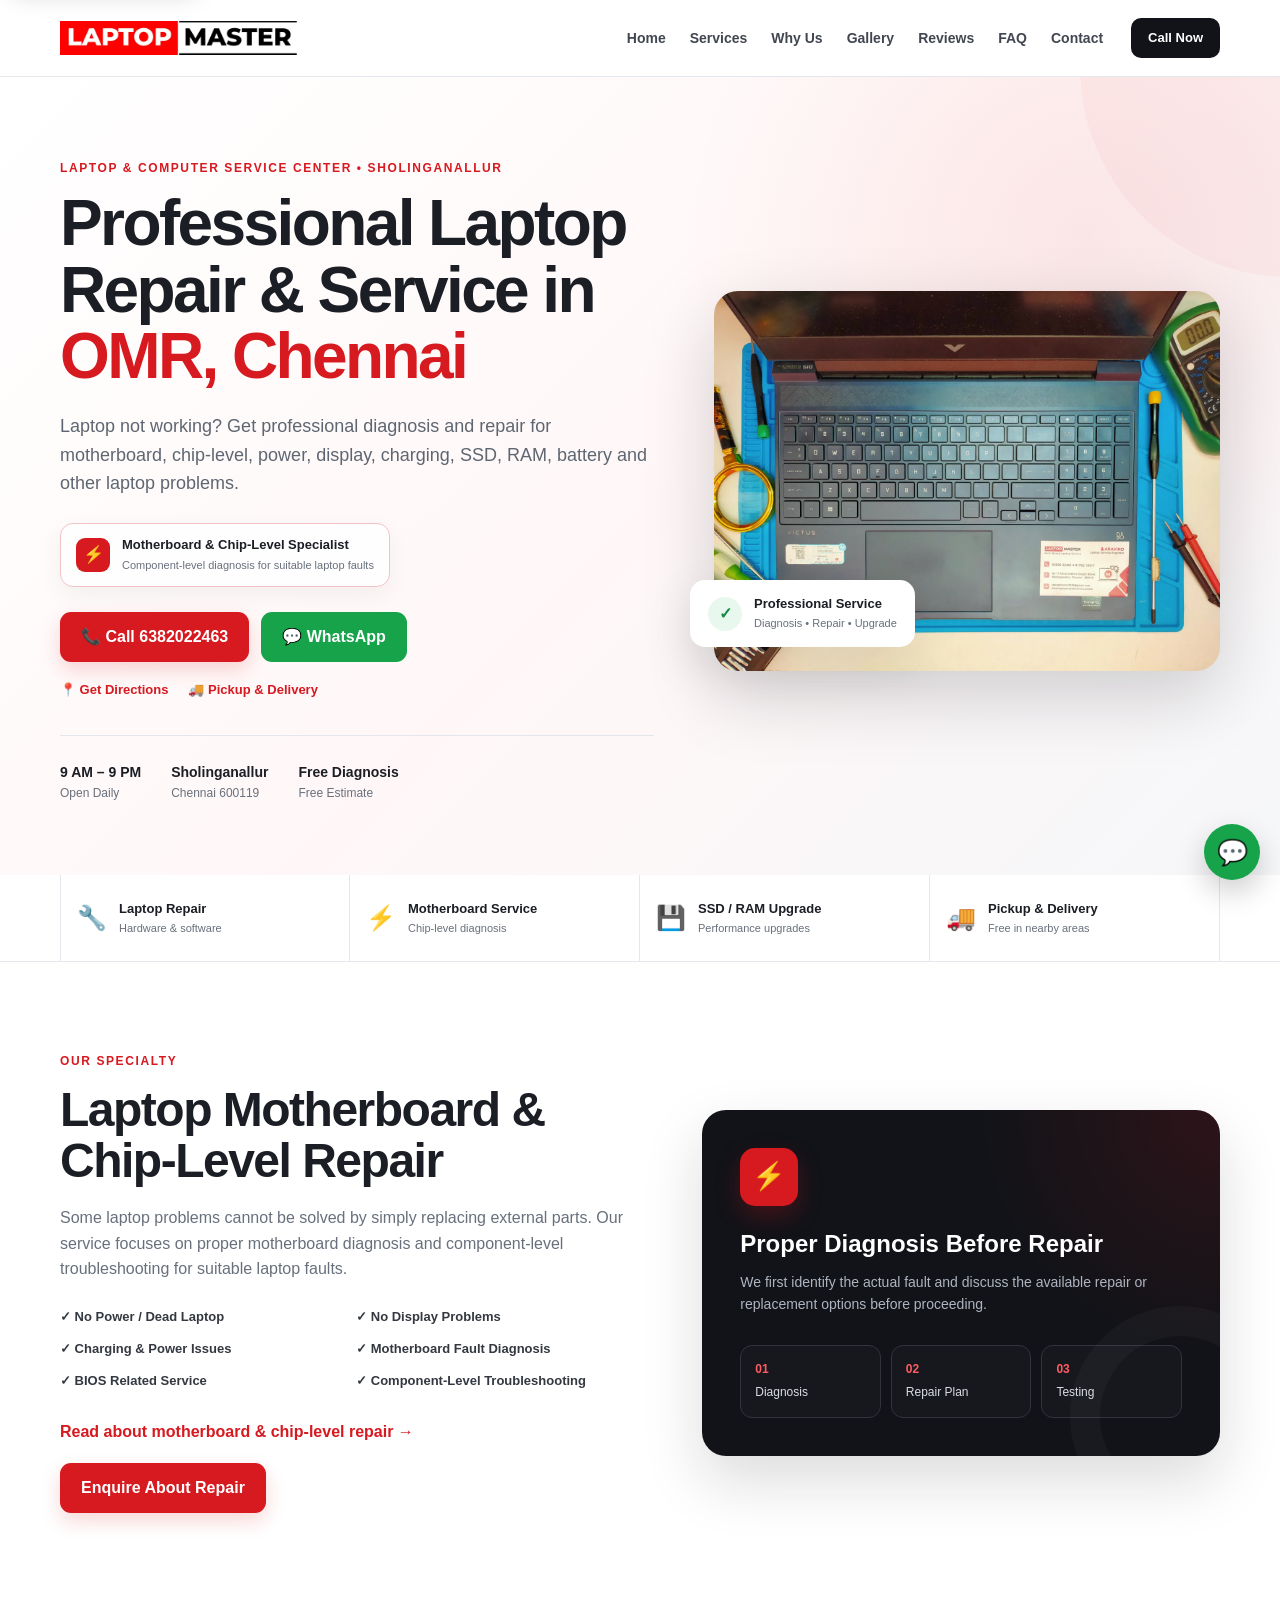
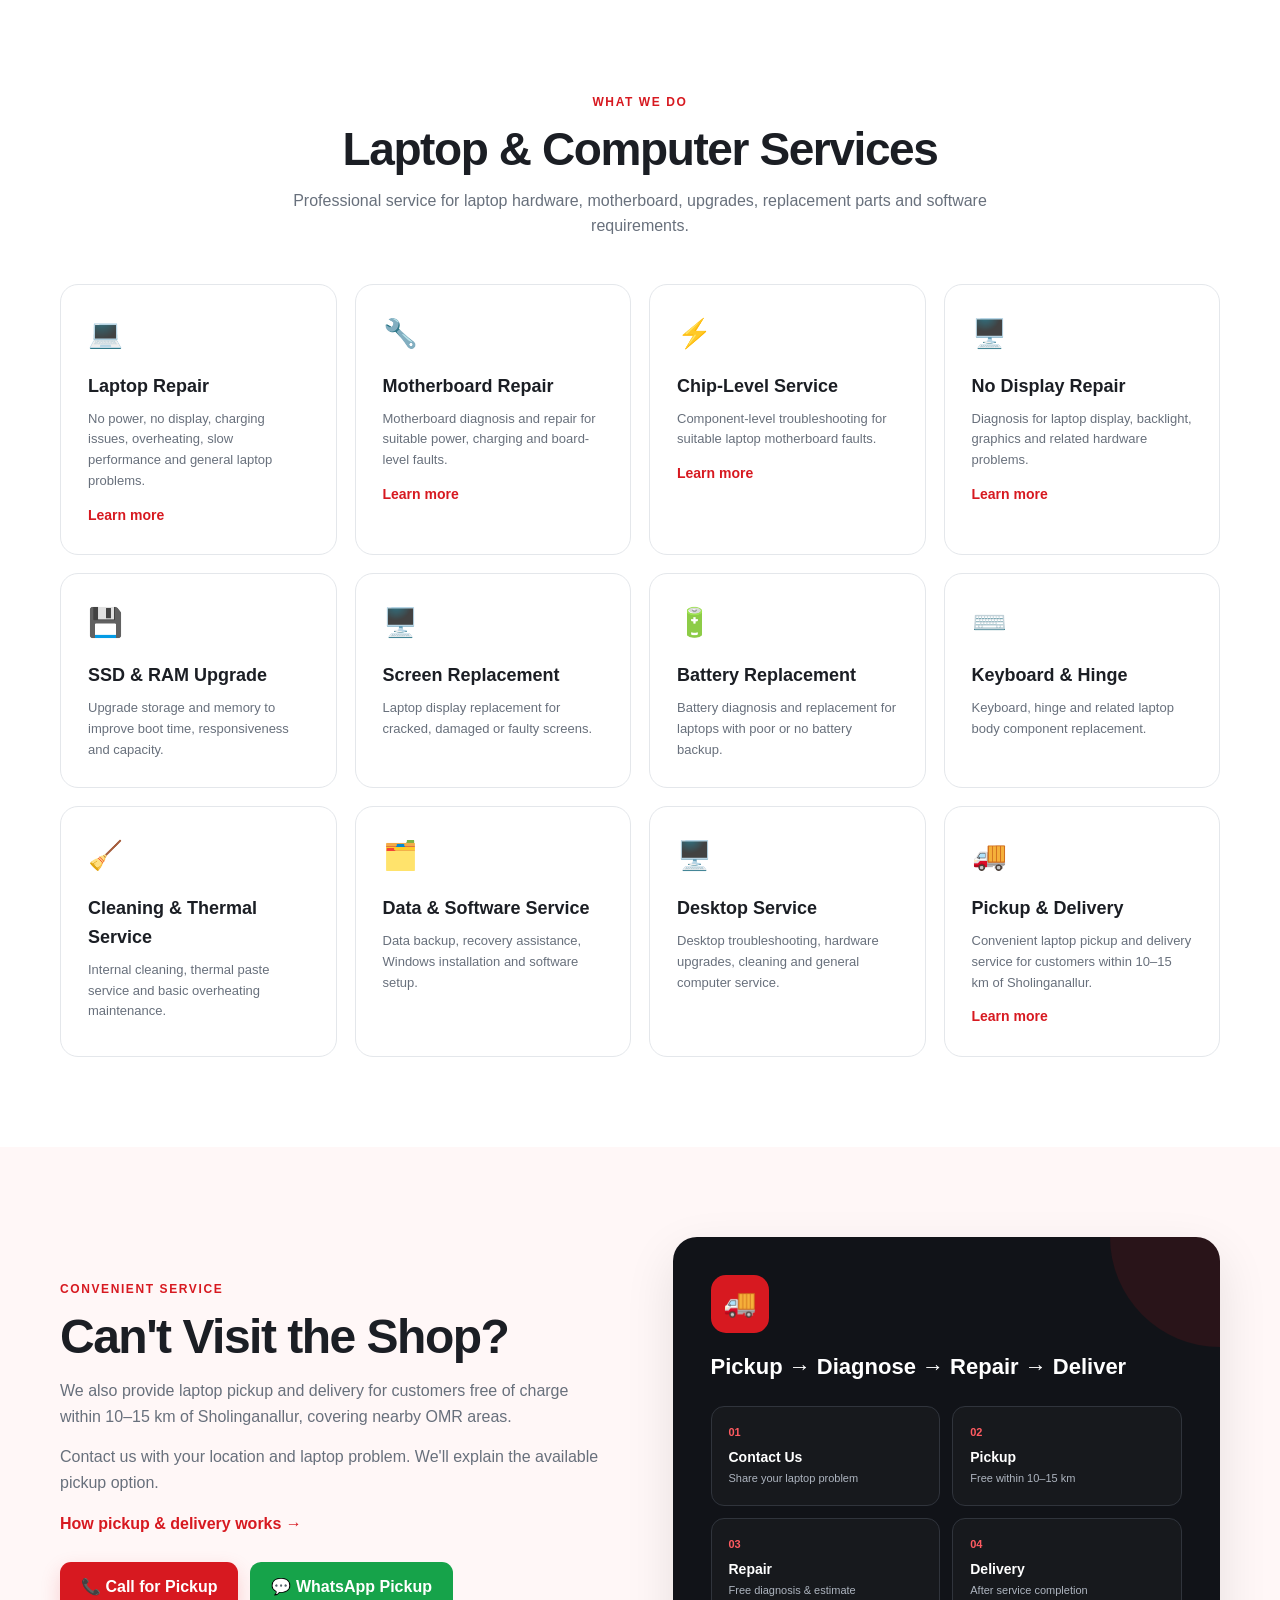
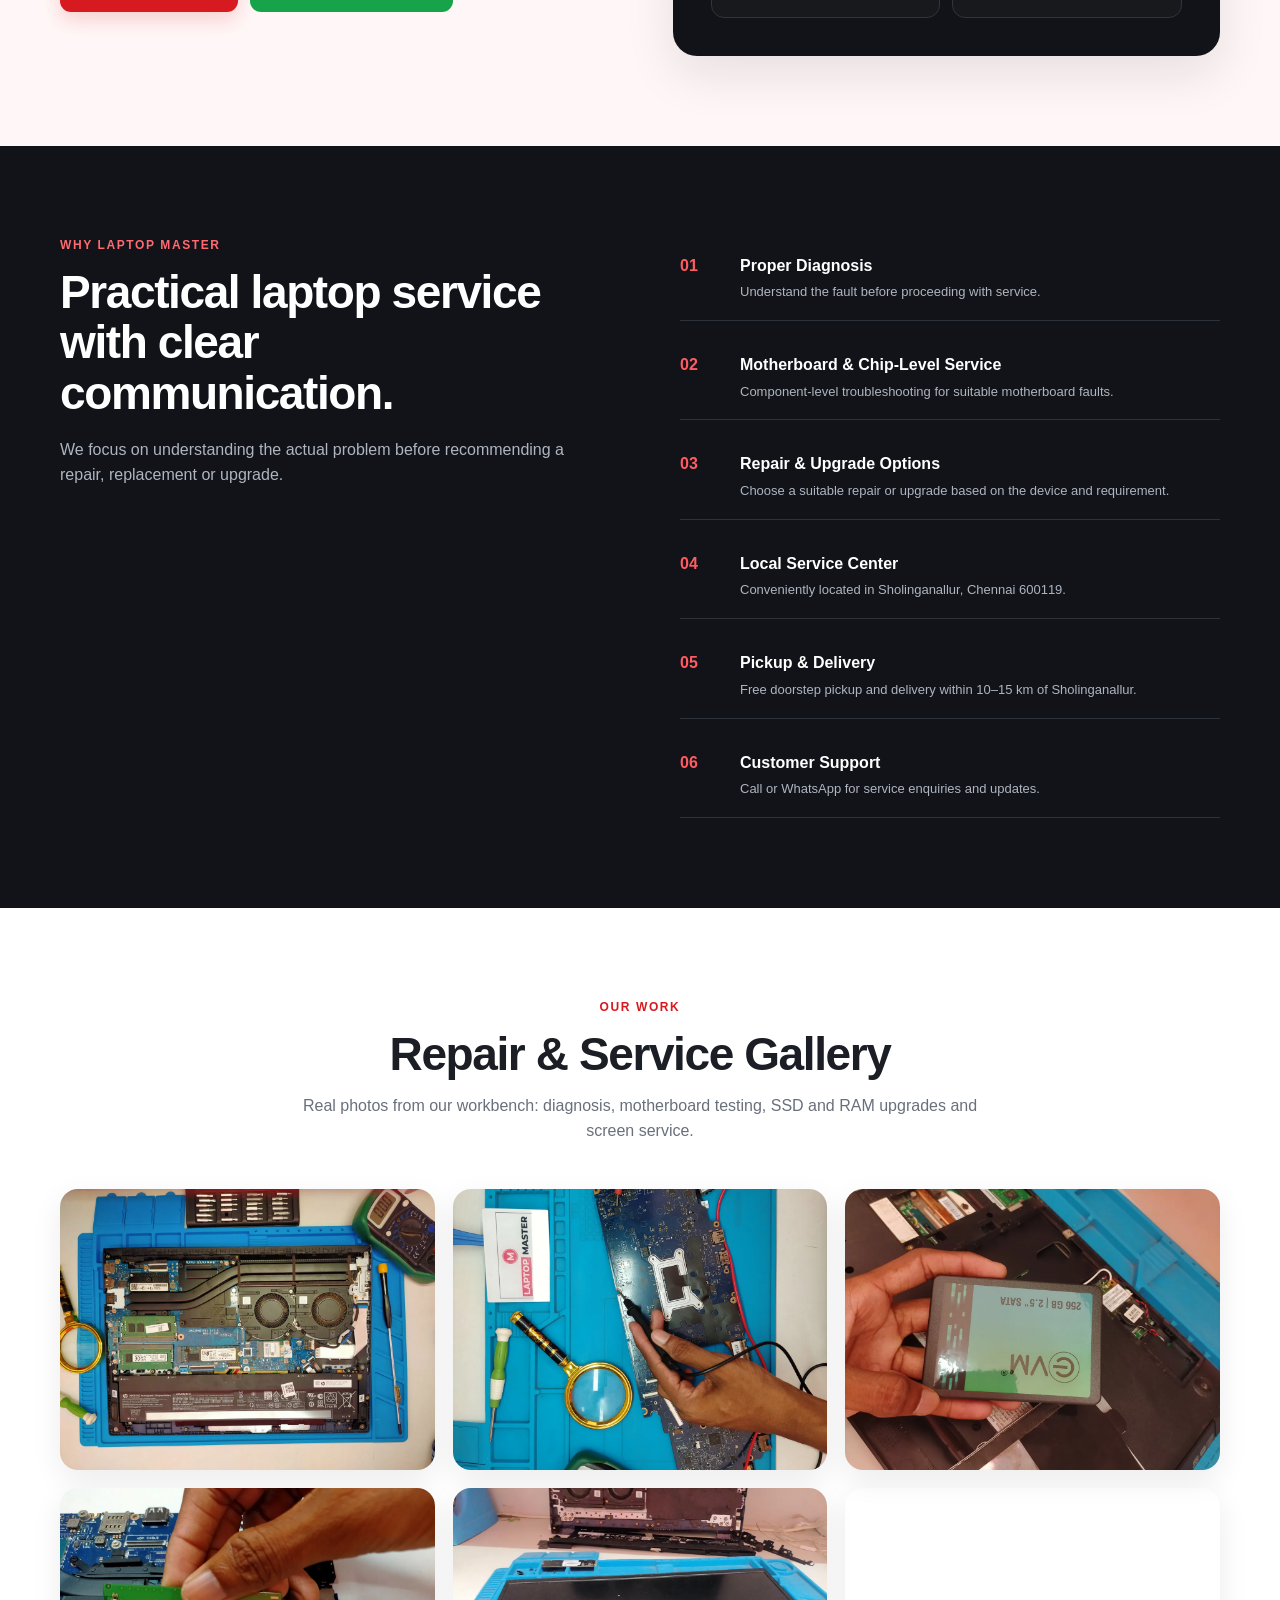
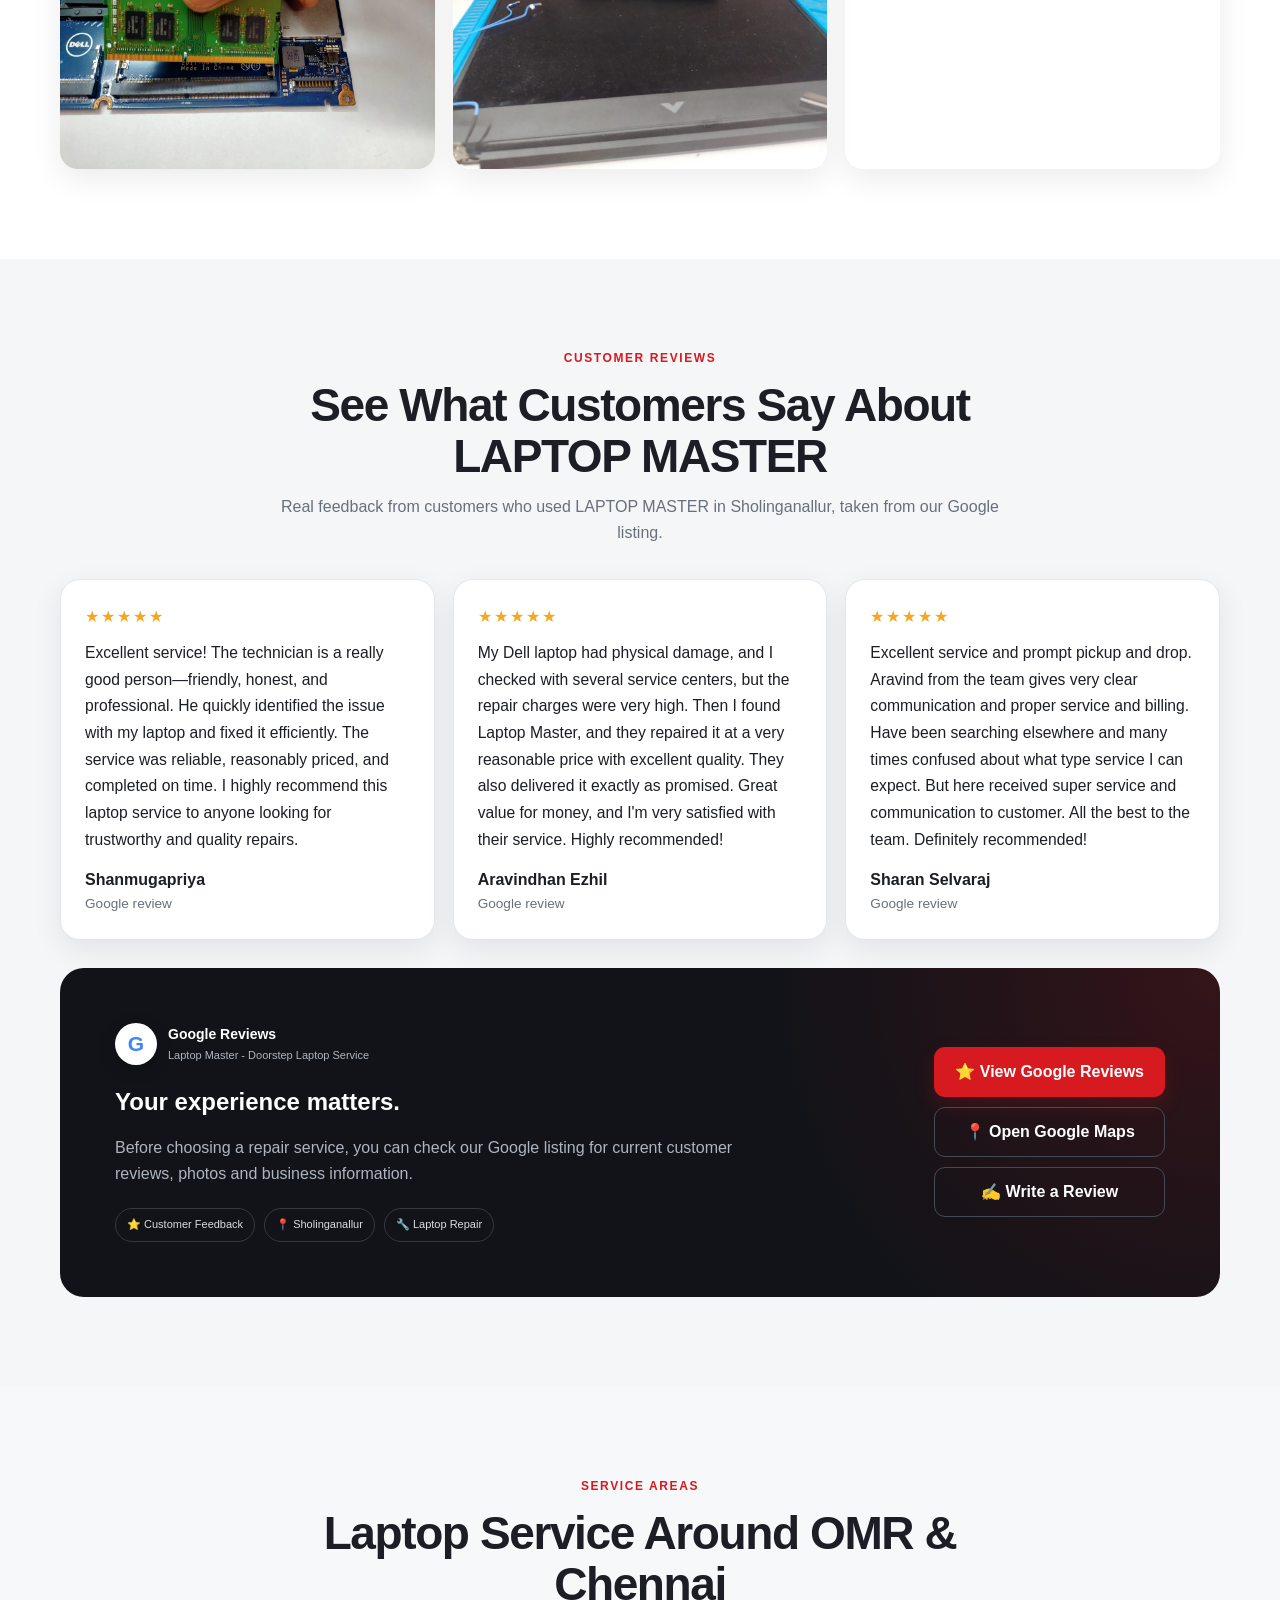
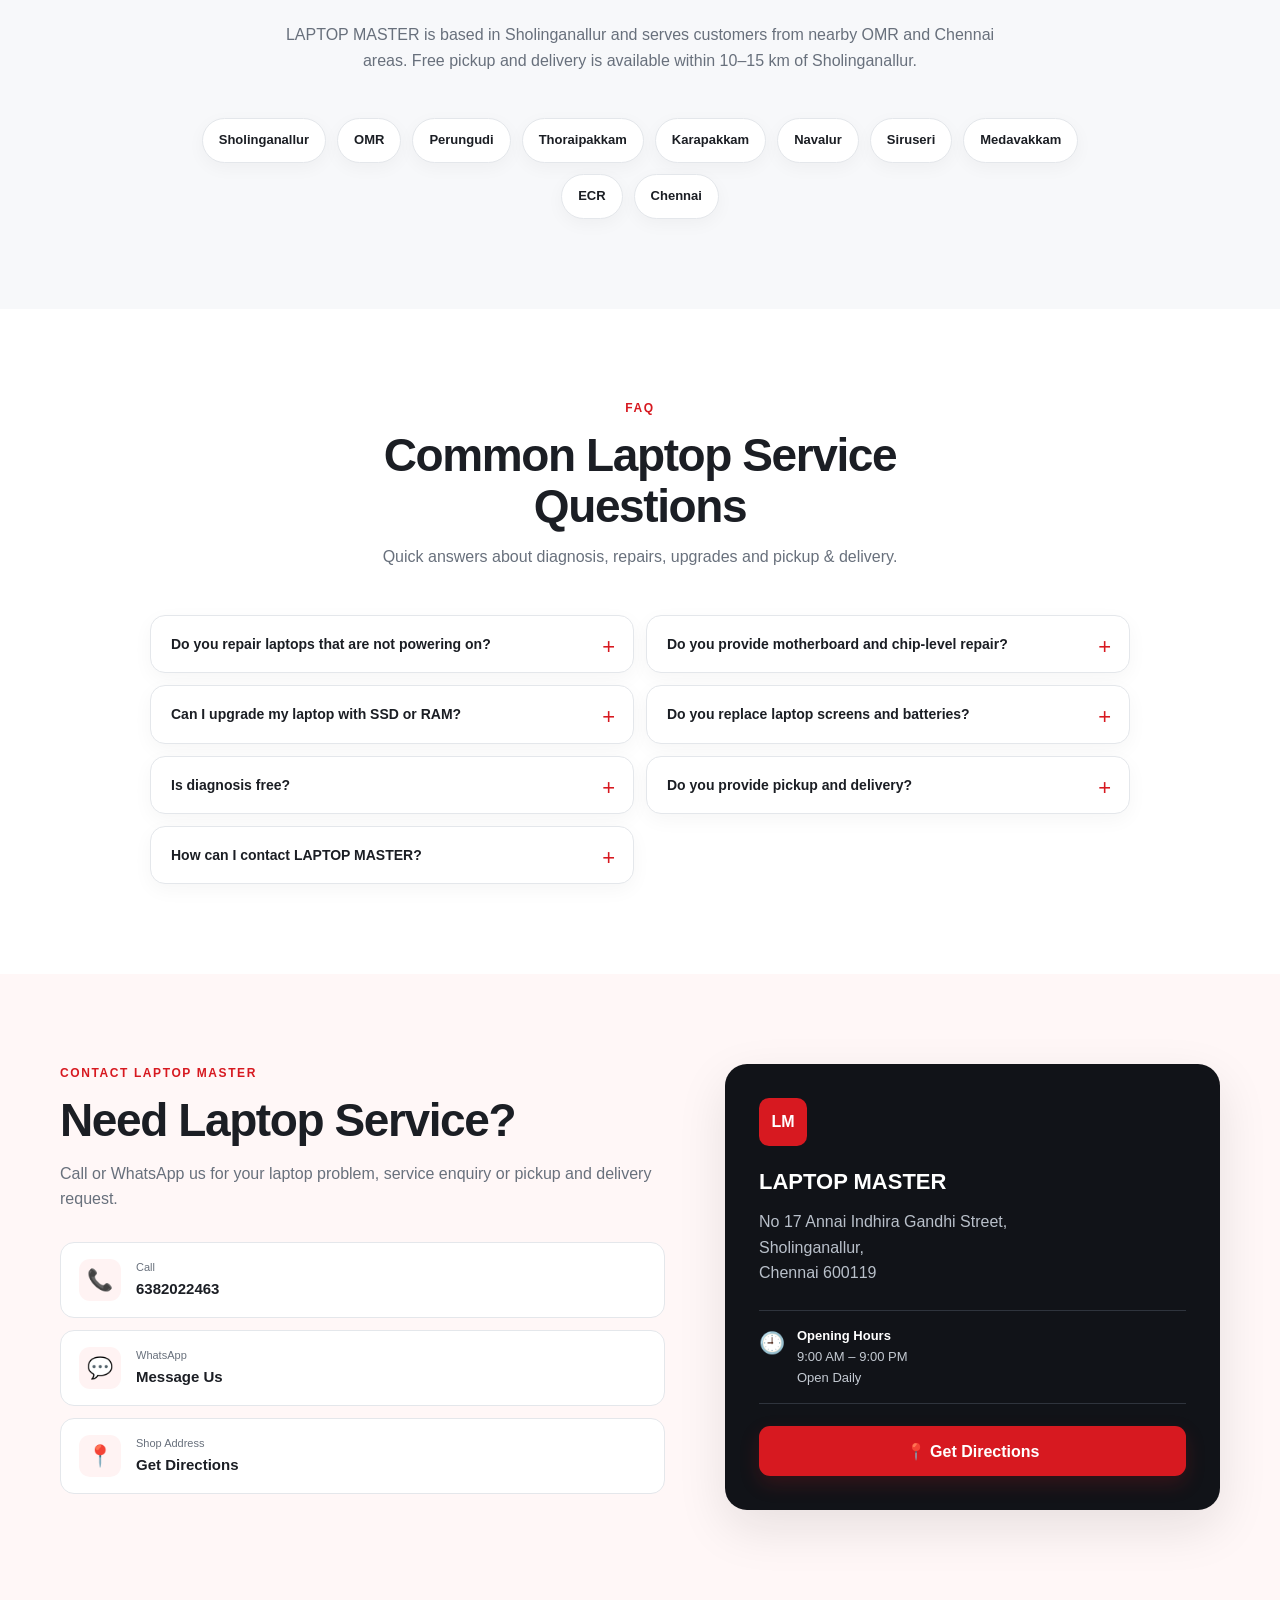
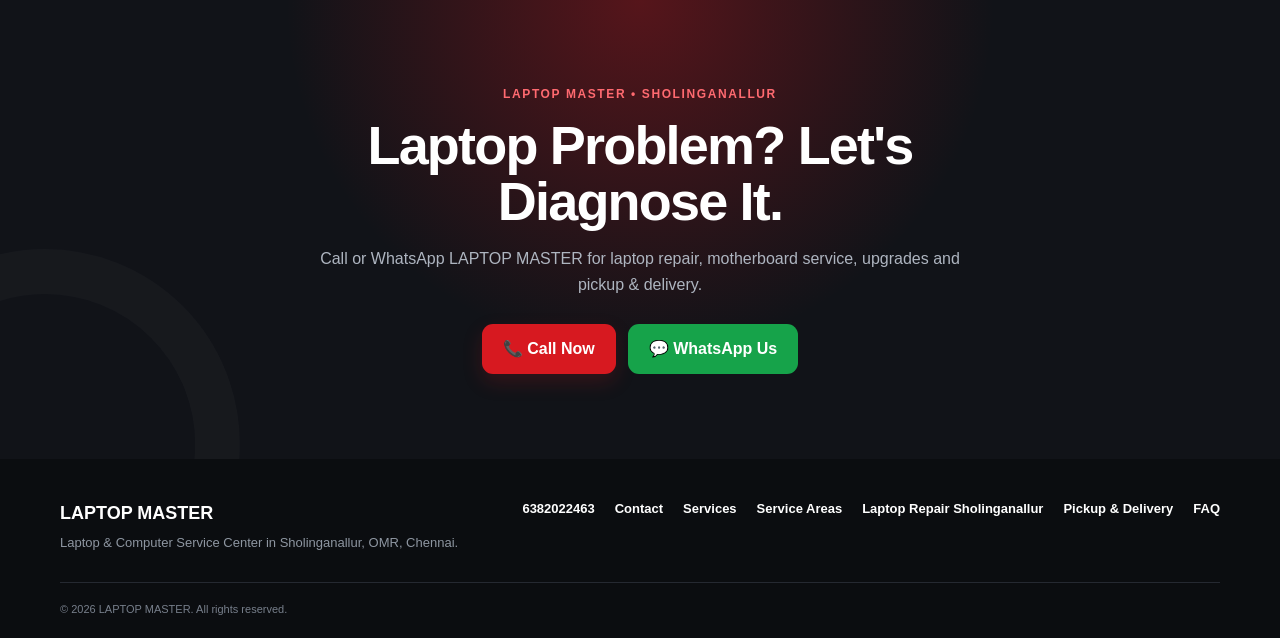
==== commit c359a44b: "v8.2" ====
--- a/index.html
+++ b/index.html
@@ -38,7 +38,7 @@
 
   <!-- Styles -->
   <link rel="preload" as="image" href="images/hero-workbench.webp" fetchpriority="high">
-  <link rel="stylesheet" href="style.css">
+  <link rel="stylesheet" href="style.css?v=2.8.2">
 
   <!-- Favicon -->
   <link rel="icon" href="images/favicon.svg" type="image/svg+xml">
@@ -179,7 +179,7 @@
     <div class="container nav-wrap">
 
       <a class="brand" href="#home" aria-label="LAPTOP MASTER Home">
-        <img class="brand-logo" src="images/logo.webp" alt="LAPTOP MASTER" width="1200" height="172">
+        <img class="brand-logo" src="images/logo.webp" alt="LAPTOP MASTER" width="237" height="34" style="height:34px;width:auto;max-width:100%">
       </a>
 
       <button
@@ -1533,7 +1533,7 @@
 
   <!-- JavaScript -->
 
-  <script src="script.js"></script>
+  <script src="script.js?v=2.8.2"></script>
 
 </body>
 
--- a/style.css
+++ b/style.css
@@ -2642,8 +2642,8 @@
 .faq-left .faq-grid { max-width: none; margin-left: 0; margin-right: 0; }
 
 /* V2.9 prep - real photos + logo */
-.brand-logo { height: 34px; width: auto; display: block; }
-@media (max-width: 600px) { .brand-logo { height: 28px; } }
+.brand-logo { height: 34px; width: auto; max-height: 34px; display: block; }
+@media (max-width: 600px) { .brand-logo { height: 26px !important; max-height: 26px; } }
 .gallery-grid { grid-template-columns: repeat(3, 1fr); }
 @media (max-width: 900px) { .gallery-grid { grid-template-columns: 1fr 1fr; } }
 @media (max-width: 600px) { .gallery-grid { grid-template-columns: 1fr; } }
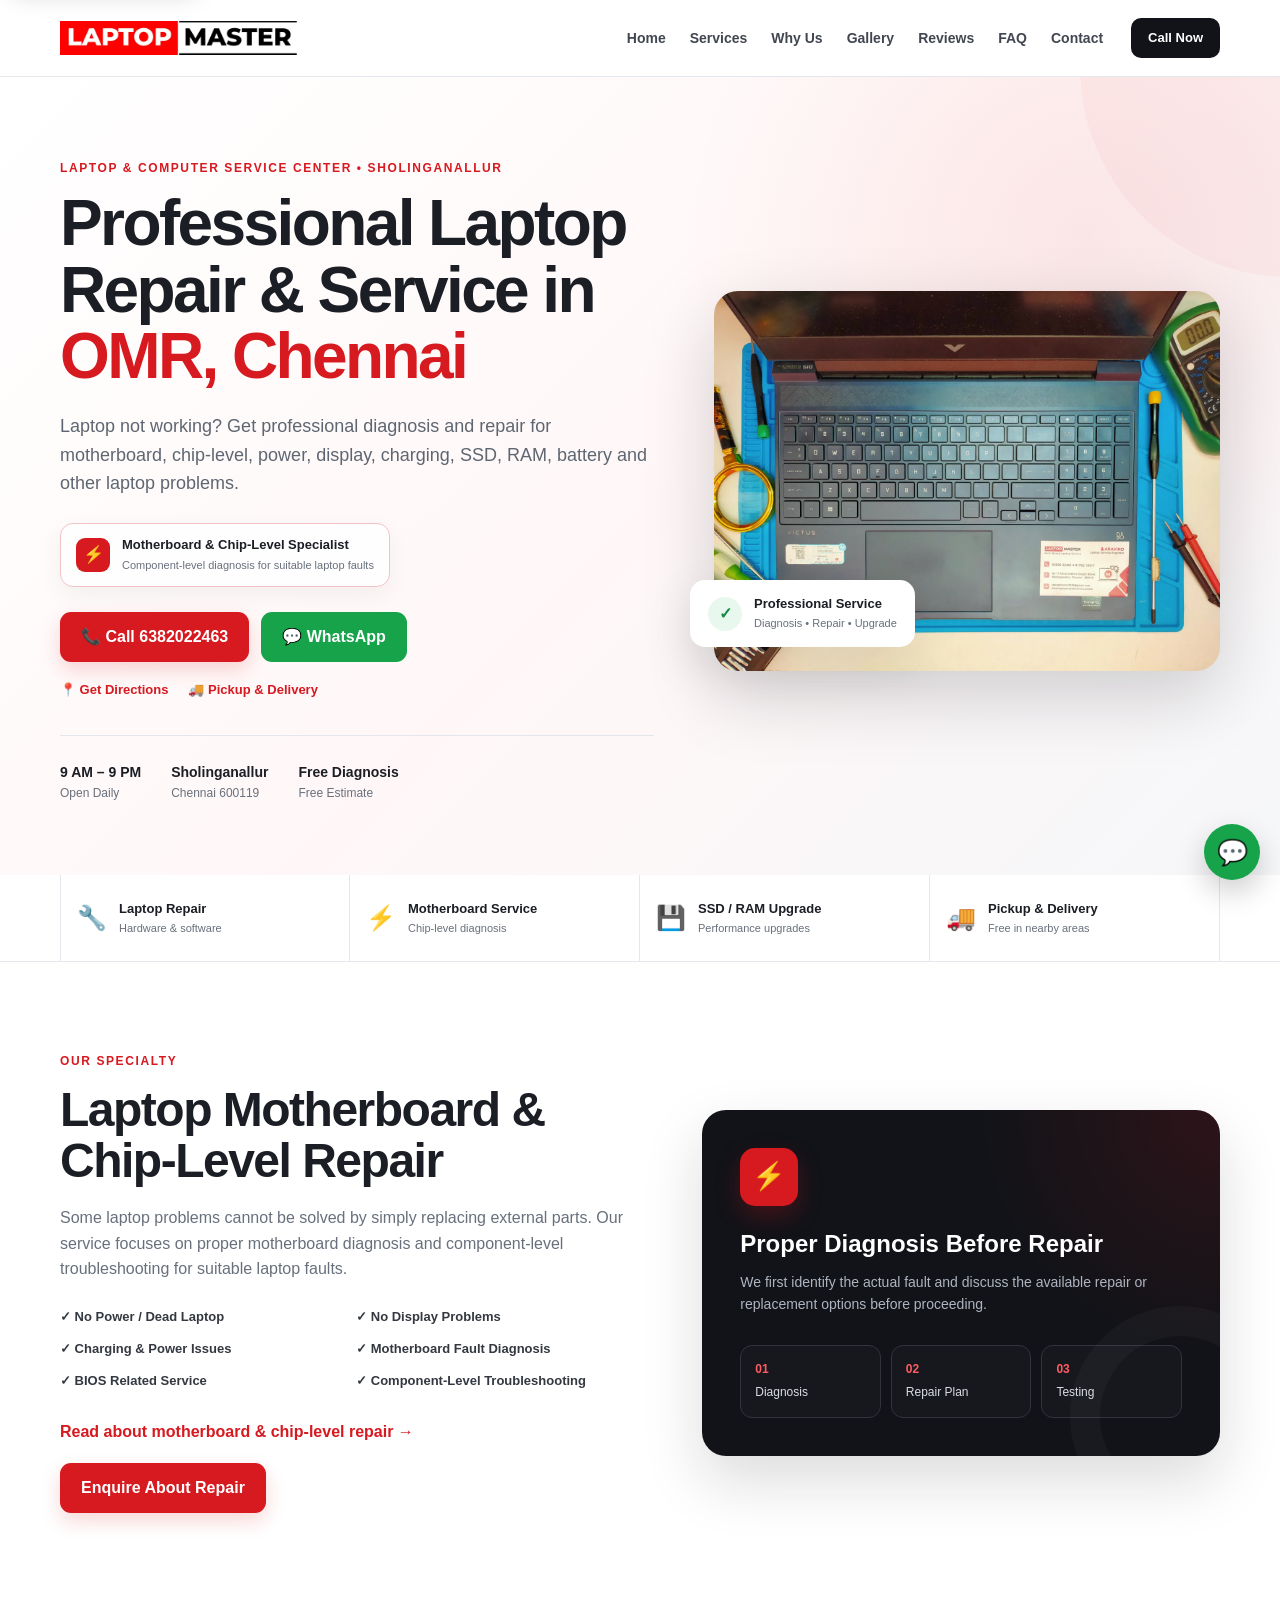
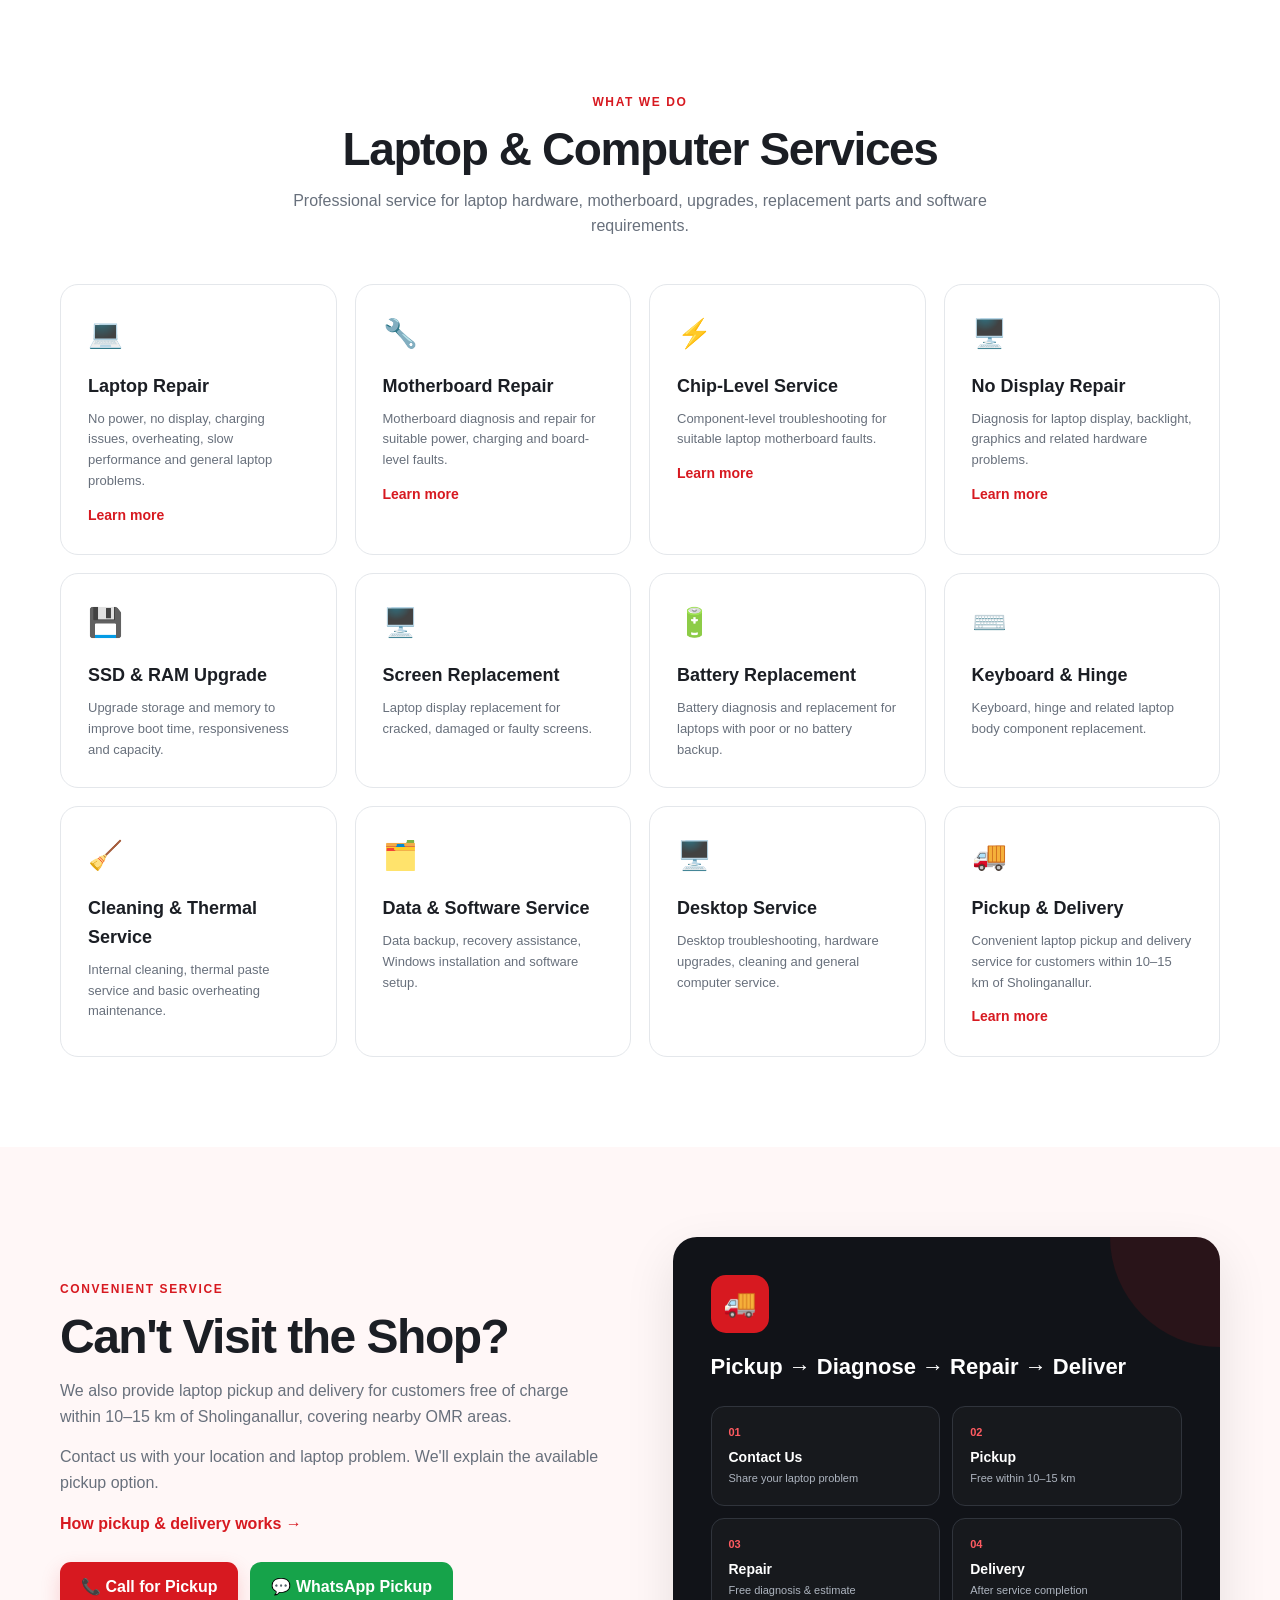
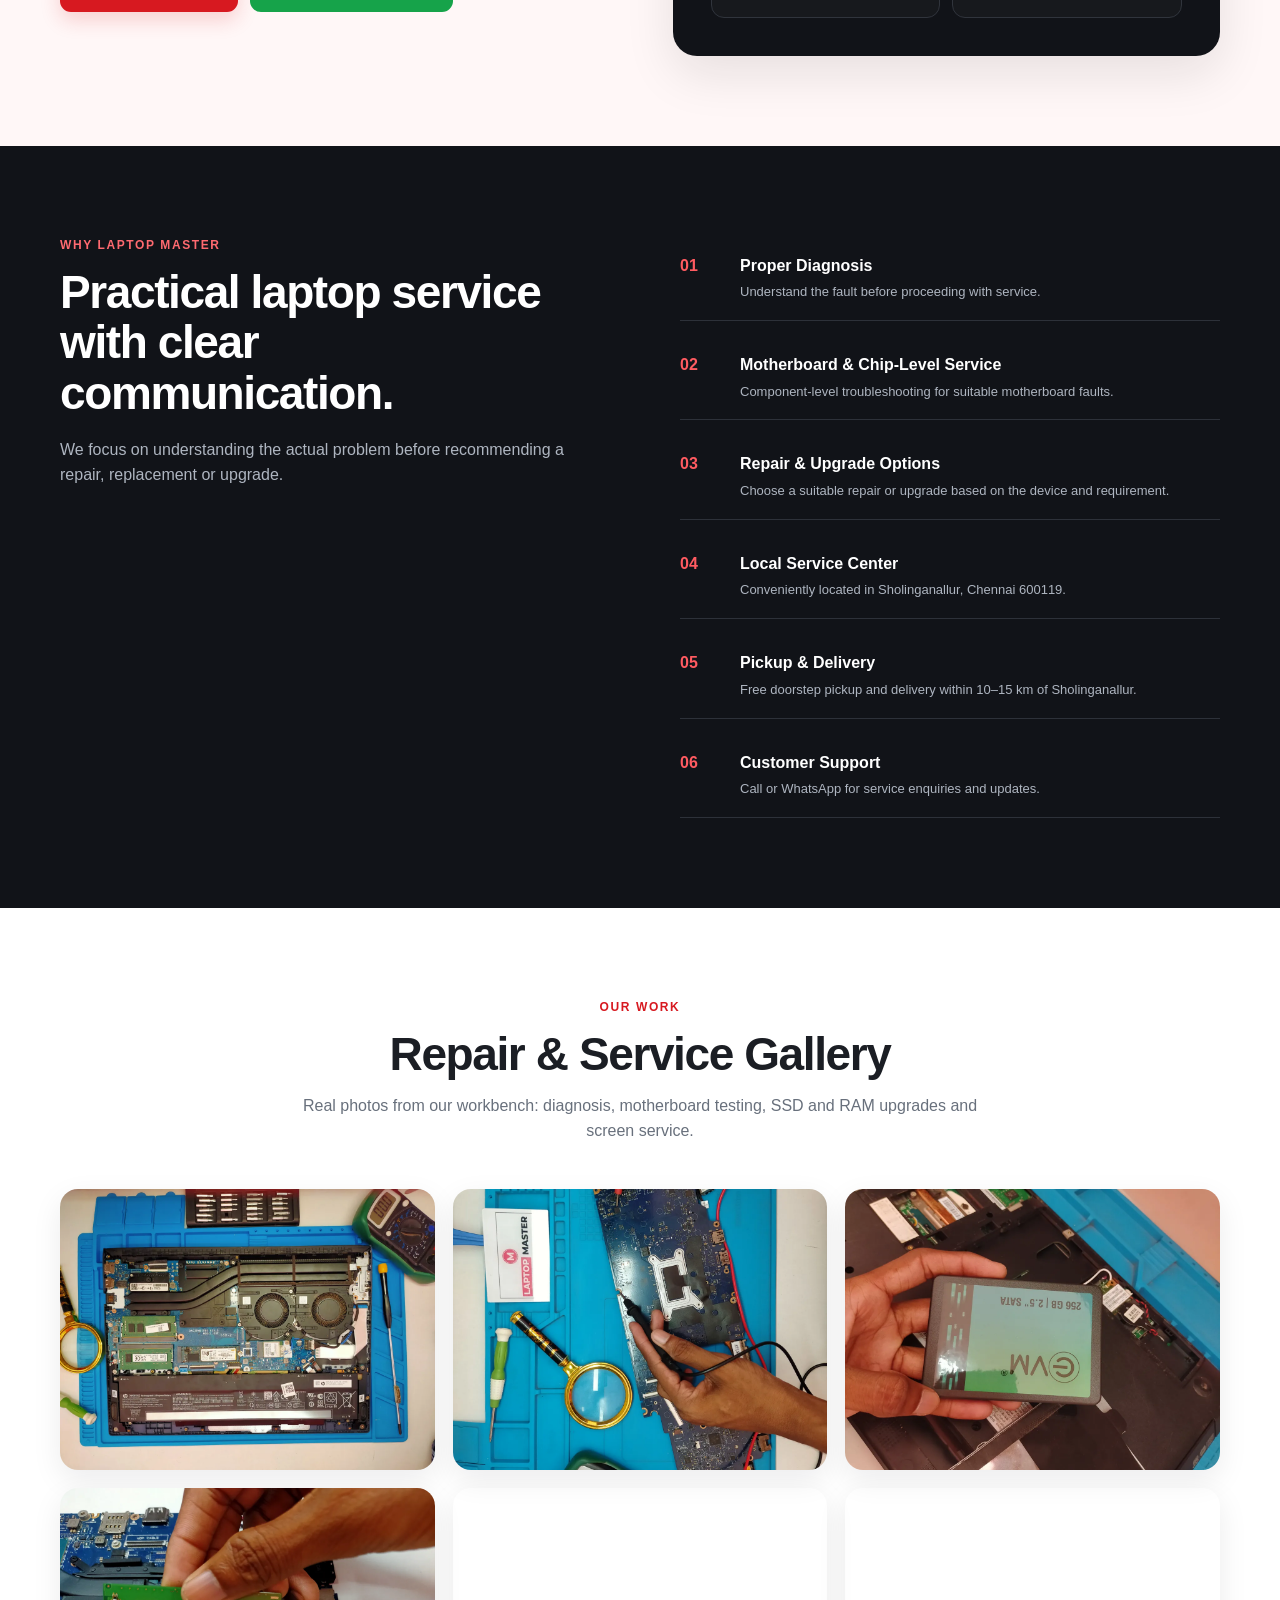
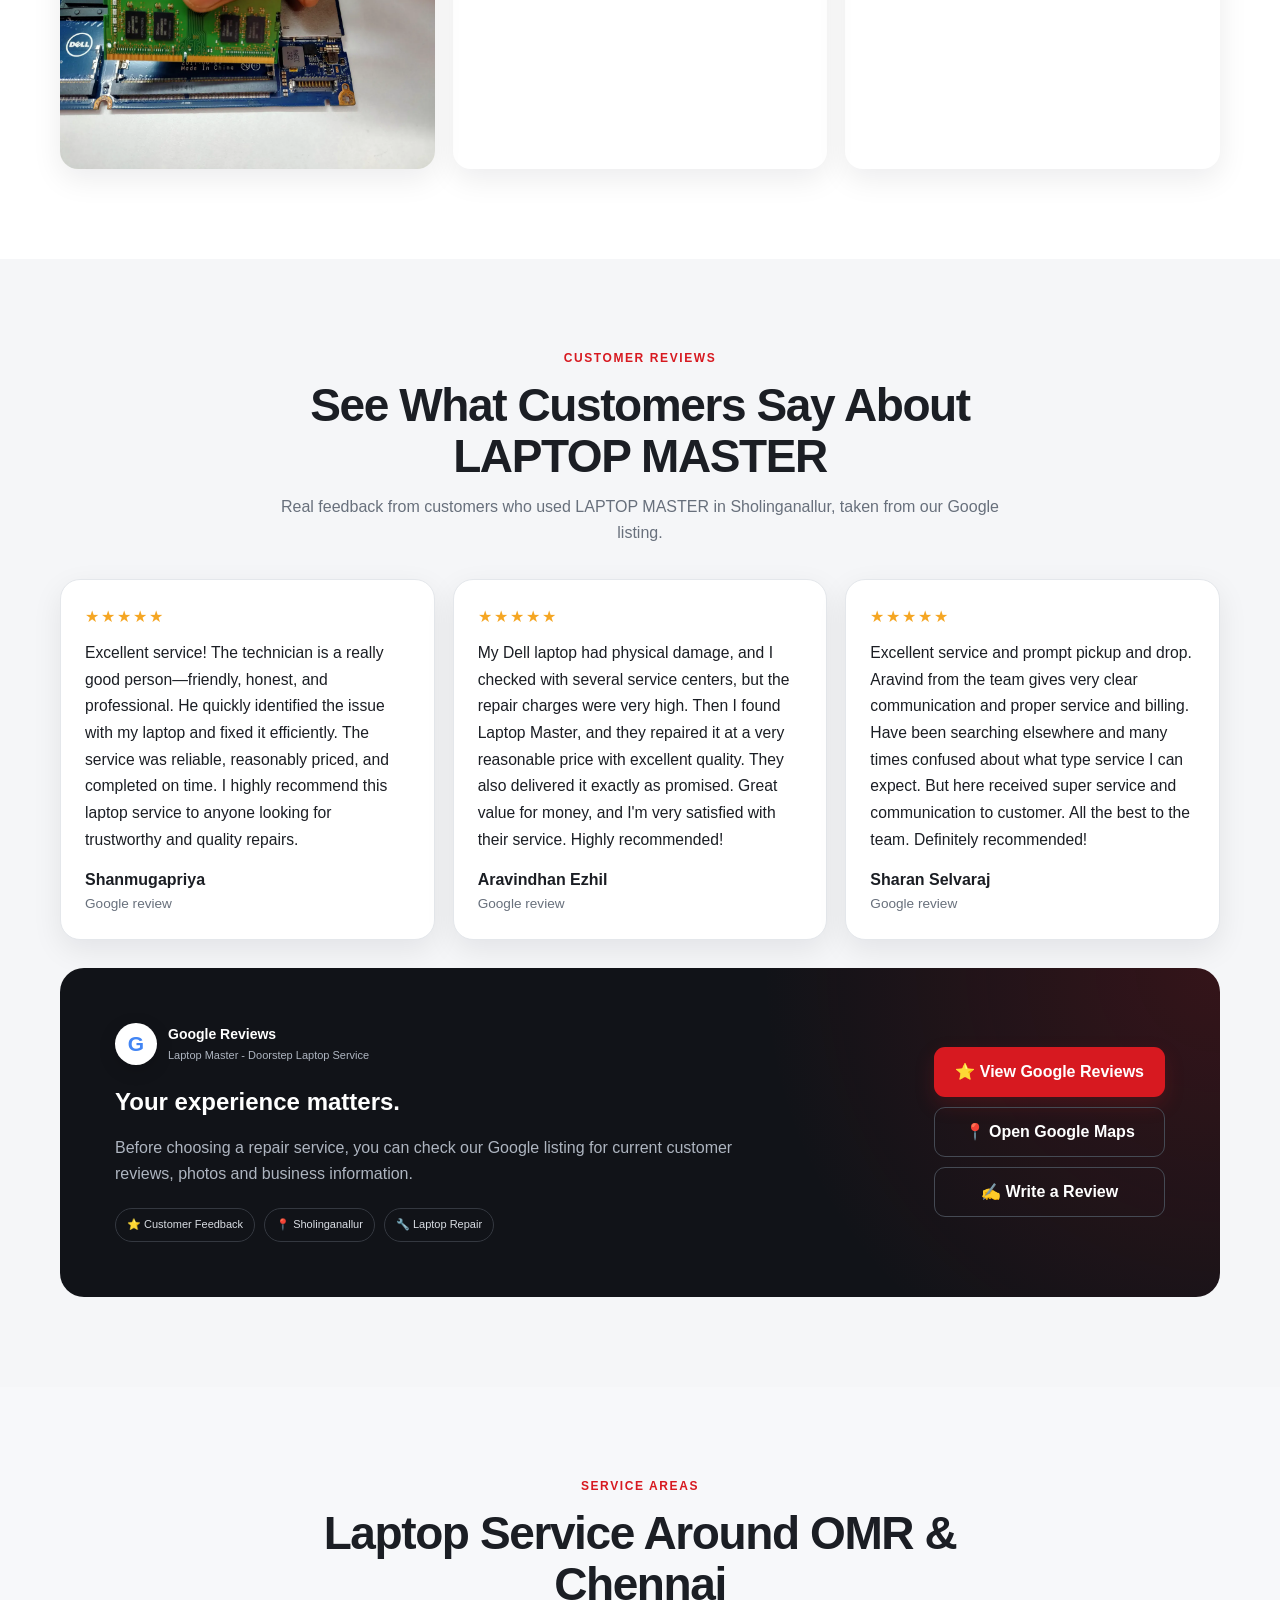
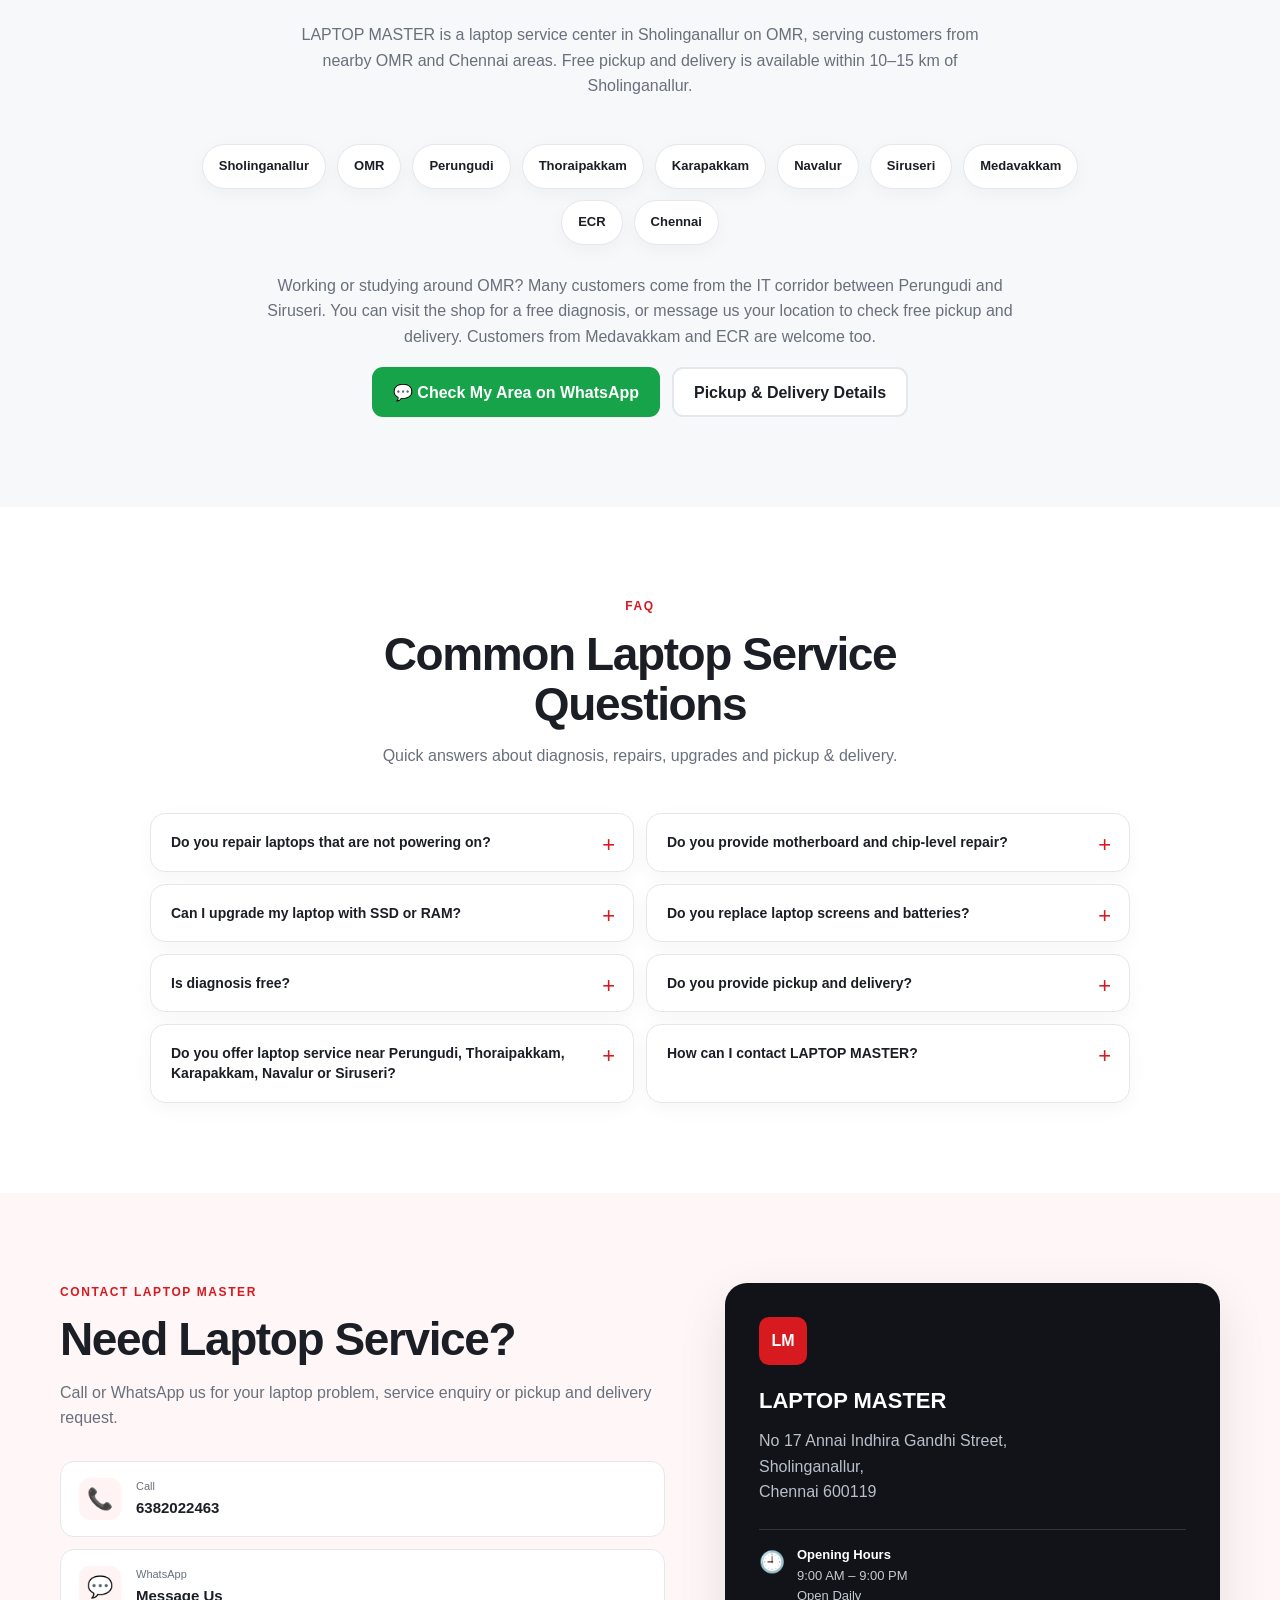
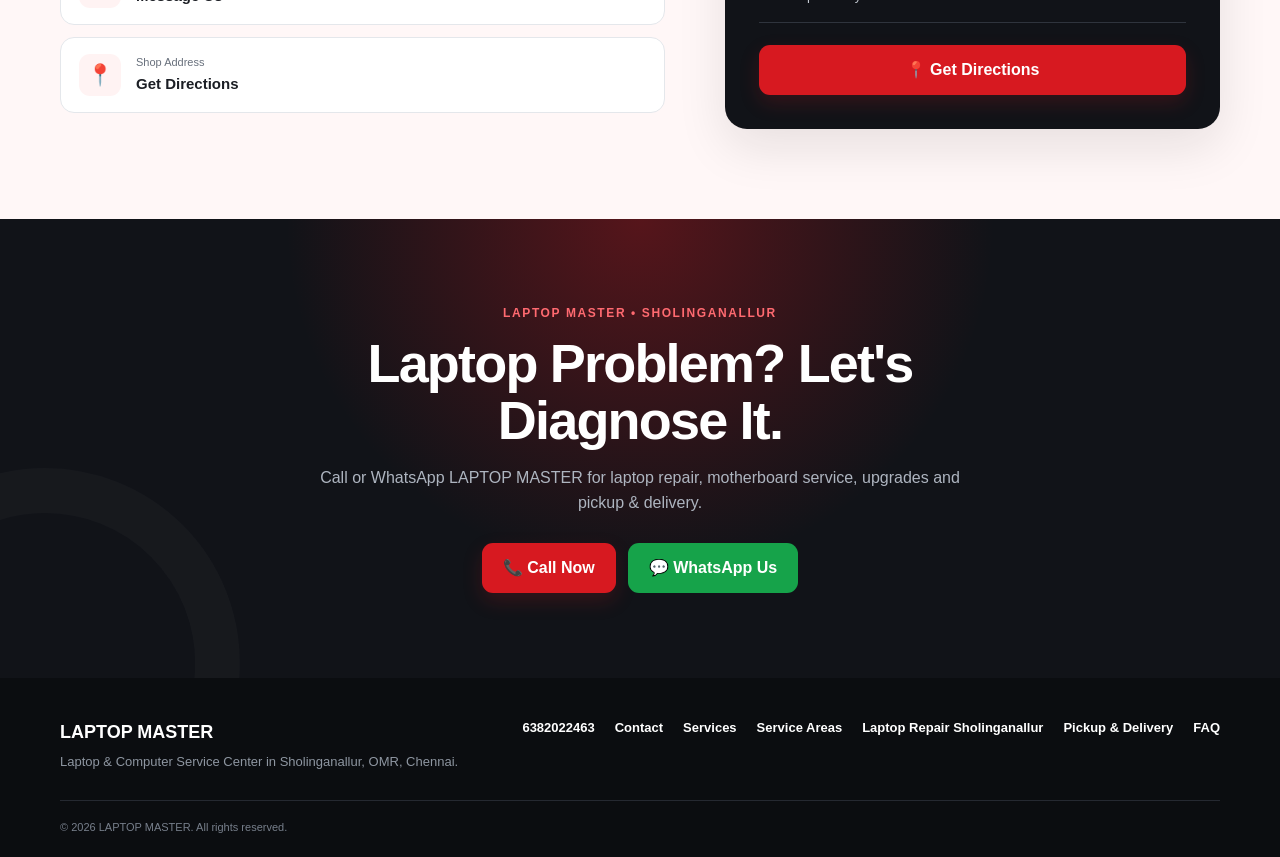
==== commit 2a1781aa: "V.8" ====
--- a/index.html
+++ b/index.html
@@ -38,7 +38,7 @@
 
   <!-- Styles -->
   <link rel="preload" as="image" href="images/hero-workbench.webp" fetchpriority="high">
-  <link rel="stylesheet" href="style.css?v=2.8.2">
+  <link rel="stylesheet" href="style.css?v=2.8.3">
 
   <!-- Favicon -->
   <link rel="icon" href="images/favicon.svg" type="image/svg+xml">
@@ -55,7 +55,7 @@
     "name": "LAPTOP MASTER",
     "@id": "https://laptopmasterservice.com/#business",
     "url": "https://laptopmasterservice.com/",
-    "telephone": "+91 6382022463",
+    "telephone": "+91-6382022463",
     "logo": "https://laptopmasterservice.com/images/Logo.png",
     "image": "https://laptopmasterservice.com/images/og-image.jpg",
     "geo": {
@@ -94,16 +94,16 @@
     },
 
     "areaServed": [
-      "Sholinganallur",
-      "OMR",
-      "ECR",
-      "Perungudi",
-      "Thoraipakkam",
-      "Karapakkam",
-      "Navalur",
-      "Siruseri",
-      "Medavakkam",
-      "Chennai"
+      {"@type": "Place", "name": "Sholinganallur, Chennai"},
+      {"@type": "Place", "name": "OMR, Chennai"},
+      {"@type": "Place", "name": "ECR, Chennai"},
+      {"@type": "Place", "name": "Perungudi, Chennai"},
+      {"@type": "Place", "name": "Thoraipakkam, Chennai"},
+      {"@type": "Place", "name": "Karapakkam, Chennai"},
+      {"@type": "Place", "name": "Navalur, Chennai"},
+      {"@type": "Place", "name": "Siruseri, Chennai"},
+      {"@type": "Place", "name": "Medavakkam, Chennai"},
+      {"@type": "City", "name": "Chennai"}
     ],
 
     "serviceType": [
@@ -159,7 +159,8 @@
       {"@type":"Question","name":"Do you replace laptop screens and batteries?","acceptedAnswer":{"@type":"Answer","text":"Yes. Screen and battery replacement can be arranged based on the laptop model and compatible part availability."}},
       {"@type":"Question","name":"Is diagnosis free?","acceptedAnswer":{"@type":"Answer","text":"Yes. Diagnosis and repair estimate are free at LAPTOP MASTER."}},
       {"@type":"Question","name":"Do you provide pickup and delivery?","acceptedAnswer":{"@type":"Answer","text":"Yes. Pickup and delivery is free within about 10–15 km of Sholinganallur, covering nearby OMR areas. Customers can contact LAPTOP MASTER with their location to confirm."}},
-      {"@type":"Question","name":"How can I contact LAPTOP MASTER?","acceptedAnswer":{"@type":"Answer","text":"Call 6382022463 or WhatsApp LAPTOP MASTER with your laptop model and problem. The service center is in Sholinganallur, Chennai 600119."}}
+      {"@type":"Question","name":"How can I contact LAPTOP MASTER?","acceptedAnswer":{"@type":"Answer","text":"Call 6382022463 or WhatsApp LAPTOP MASTER with your laptop model and problem. The service center is in Sholinganallur, Chennai 600119."}},
+      {"@type":"Question","name":"Do you offer laptop service near Perungudi, Thoraipakkam, Karapakkam, Navalur or Siruseri?","acceptedAnswer":{"@type":"Answer","text":"Yes. LAPTOP MASTER is in Sholinganallur and regularly serves customers around OMR, including Perungudi, Thoraipakkam, Karapakkam, Navalur, Siruseri, Medavakkam and ECR. Send your location on WhatsApp and we will confirm whether free pickup and delivery applies."}}
     ]
   }
   </script>
@@ -1177,7 +1178,7 @@
           </h2>
 
           <p>
-            LAPTOP MASTER is based in Sholinganallur and serves customers from nearby OMR and Chennai areas. Free pickup and delivery is available within 10–15 km of Sholinganallur.
+            LAPTOP MASTER is a laptop service center in Sholinganallur on OMR, serving customers from nearby OMR and Chennai areas. Free pickup and delivery is available within 10–15 km of Sholinganallur.
           </p>
 
         </div>
@@ -1195,6 +1196,14 @@
           <span>Chennai</span>
         </div>
 
+        <div class="area-note">
+          <p>Working or studying around OMR? Many customers come from the IT corridor between Perungudi and Siruseri. You can visit the shop for a free diagnosis, or message us your location to check free pickup and delivery. Customers from Medavakkam and ECR are welcome too.</p>
+          <div class="hero-actions">
+            <a class="btn btn-whatsapp" href="https://wa.me/916382022463?text=Hi%20LAPTOP%20MASTER%2C%20my%20area%20is%20_____.%20Is%20laptop%20pickup%20available%3F" target="_blank" rel="noopener">💬 Check My Area on WhatsApp</a>
+            <a class="btn btn-outline-dark" href="/laptop-pickup-delivery-omr/">Pickup &amp; Delivery Details</a>
+          </div>
+        </div>
+
       </div>
 
     </section>
@@ -1254,6 +1263,11 @@
           <details class="faq-item">
             <summary>Do you provide pickup and delivery?</summary>
             <p>Yes. Pickup and delivery is free within about 10–15 km of Sholinganallur, covering nearby OMR areas. Contact us with your location to confirm.</p>
+          </details>
+
+          <details class="faq-item">
+            <summary>Do you offer laptop service near Perungudi, Thoraipakkam, Karapakkam, Navalur or Siruseri?</summary>
+            <p>Yes. LAPTOP MASTER is in Sholinganallur and regularly serves customers around OMR, including Perungudi, Thoraipakkam, Karapakkam, Navalur, Siruseri, Medavakkam and ECR. Send your location on WhatsApp and we will confirm whether free pickup and delivery applies.</p>
           </details>
 
           <details class="faq-item">
@@ -1533,7 +1547,7 @@
 
   <!-- JavaScript -->
 
-  <script src="script.js?v=2.8.2"></script>
+  <script src="script.js?v=2.8.3"></script>
 
 </body>
 
--- a/style.css
+++ b/style.css
@@ -2650,3 +2650,12 @@
 .visit-grid { display: grid; grid-template-columns: 1fr 340px; gap: 44px; align-items: center; }
 .visit-grid img { width: 100%; height: auto; border-radius: 20px; box-shadow: var(--shadow); }
 @media (max-width: 800px) { .visit-grid { grid-template-columns: 1fr; } .visit-grid img { max-width: 320px; } }
+
+/* V2.8.3 - service area note */
+.area-note { max-width: 760px; margin: 28px auto 0; text-align: center; }
+.area-note p { color: var(--muted, #5b6370); margin: 0 0 18px; }
+.area-note .hero-actions { justify-content: center; }
+@media (max-width: 600px) {
+  .area-note { text-align: left; }
+  .area-note .hero-actions { justify-content: flex-start; }
+}
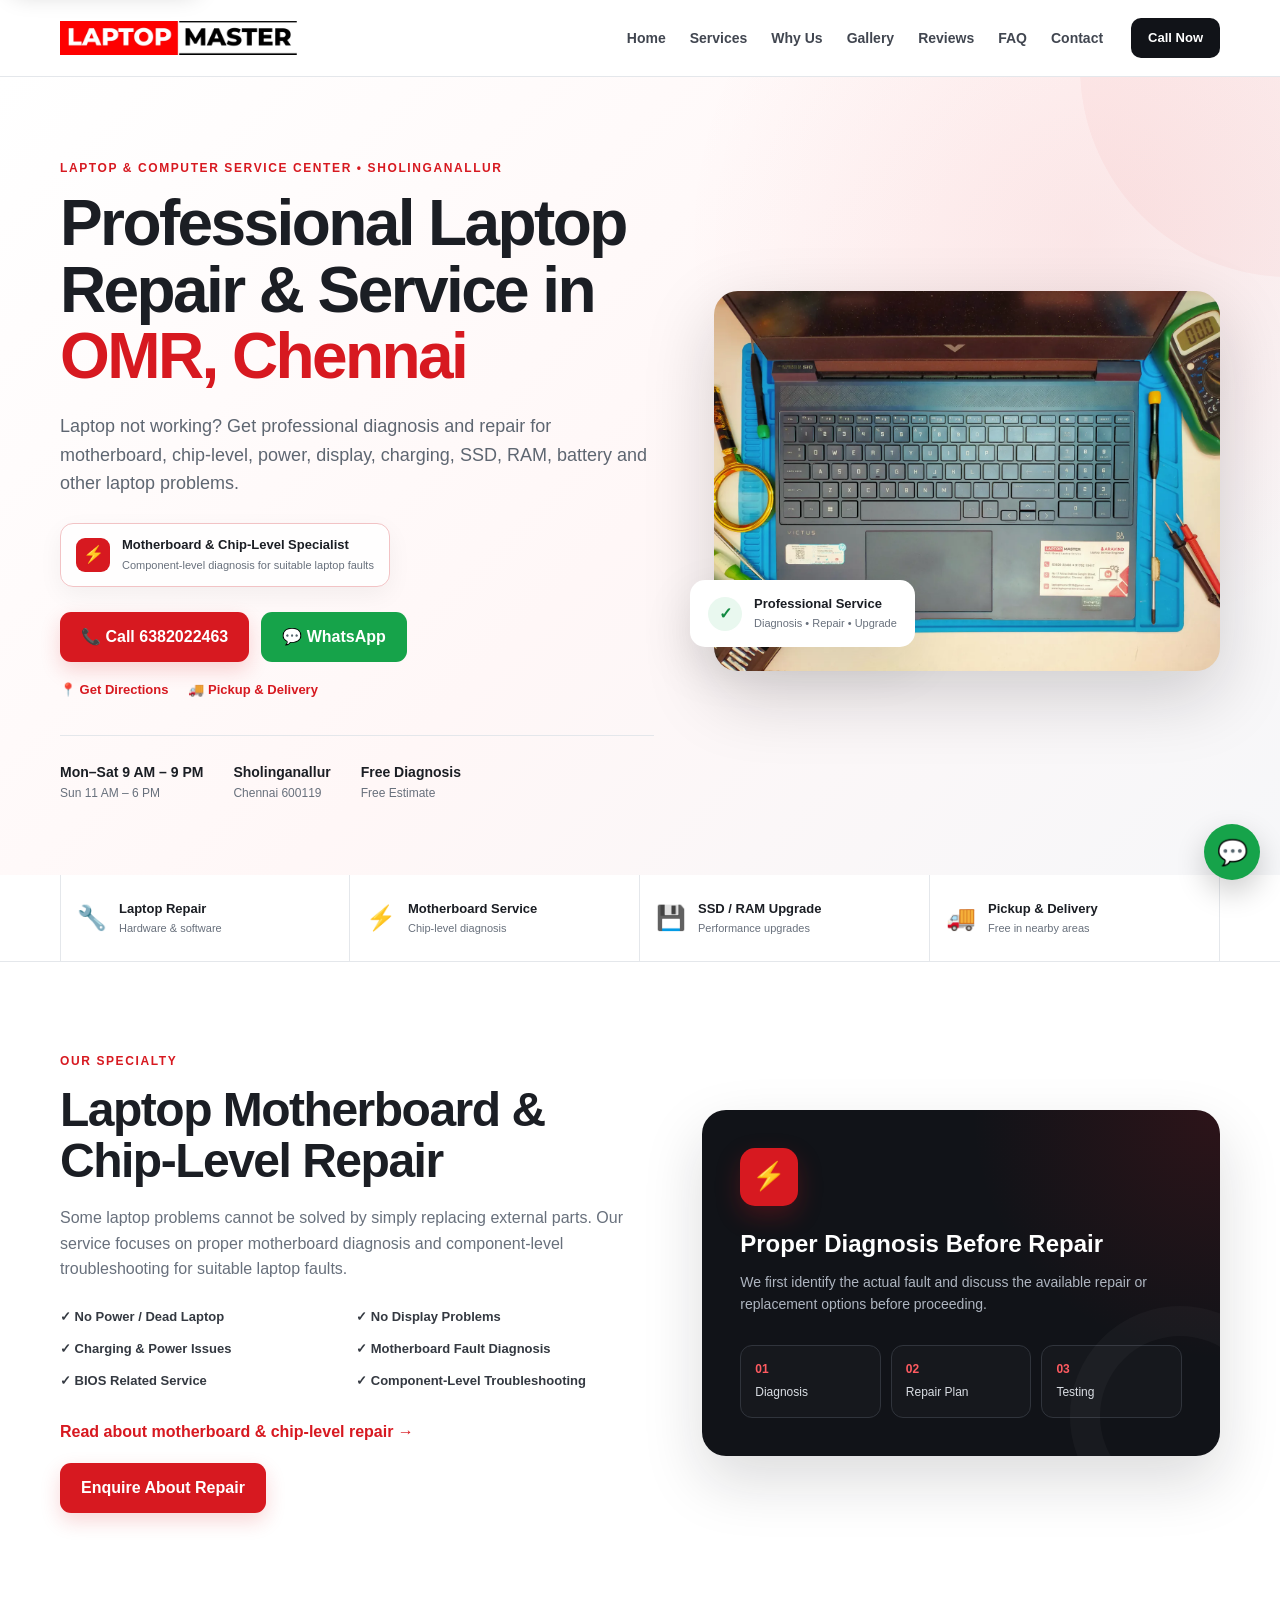
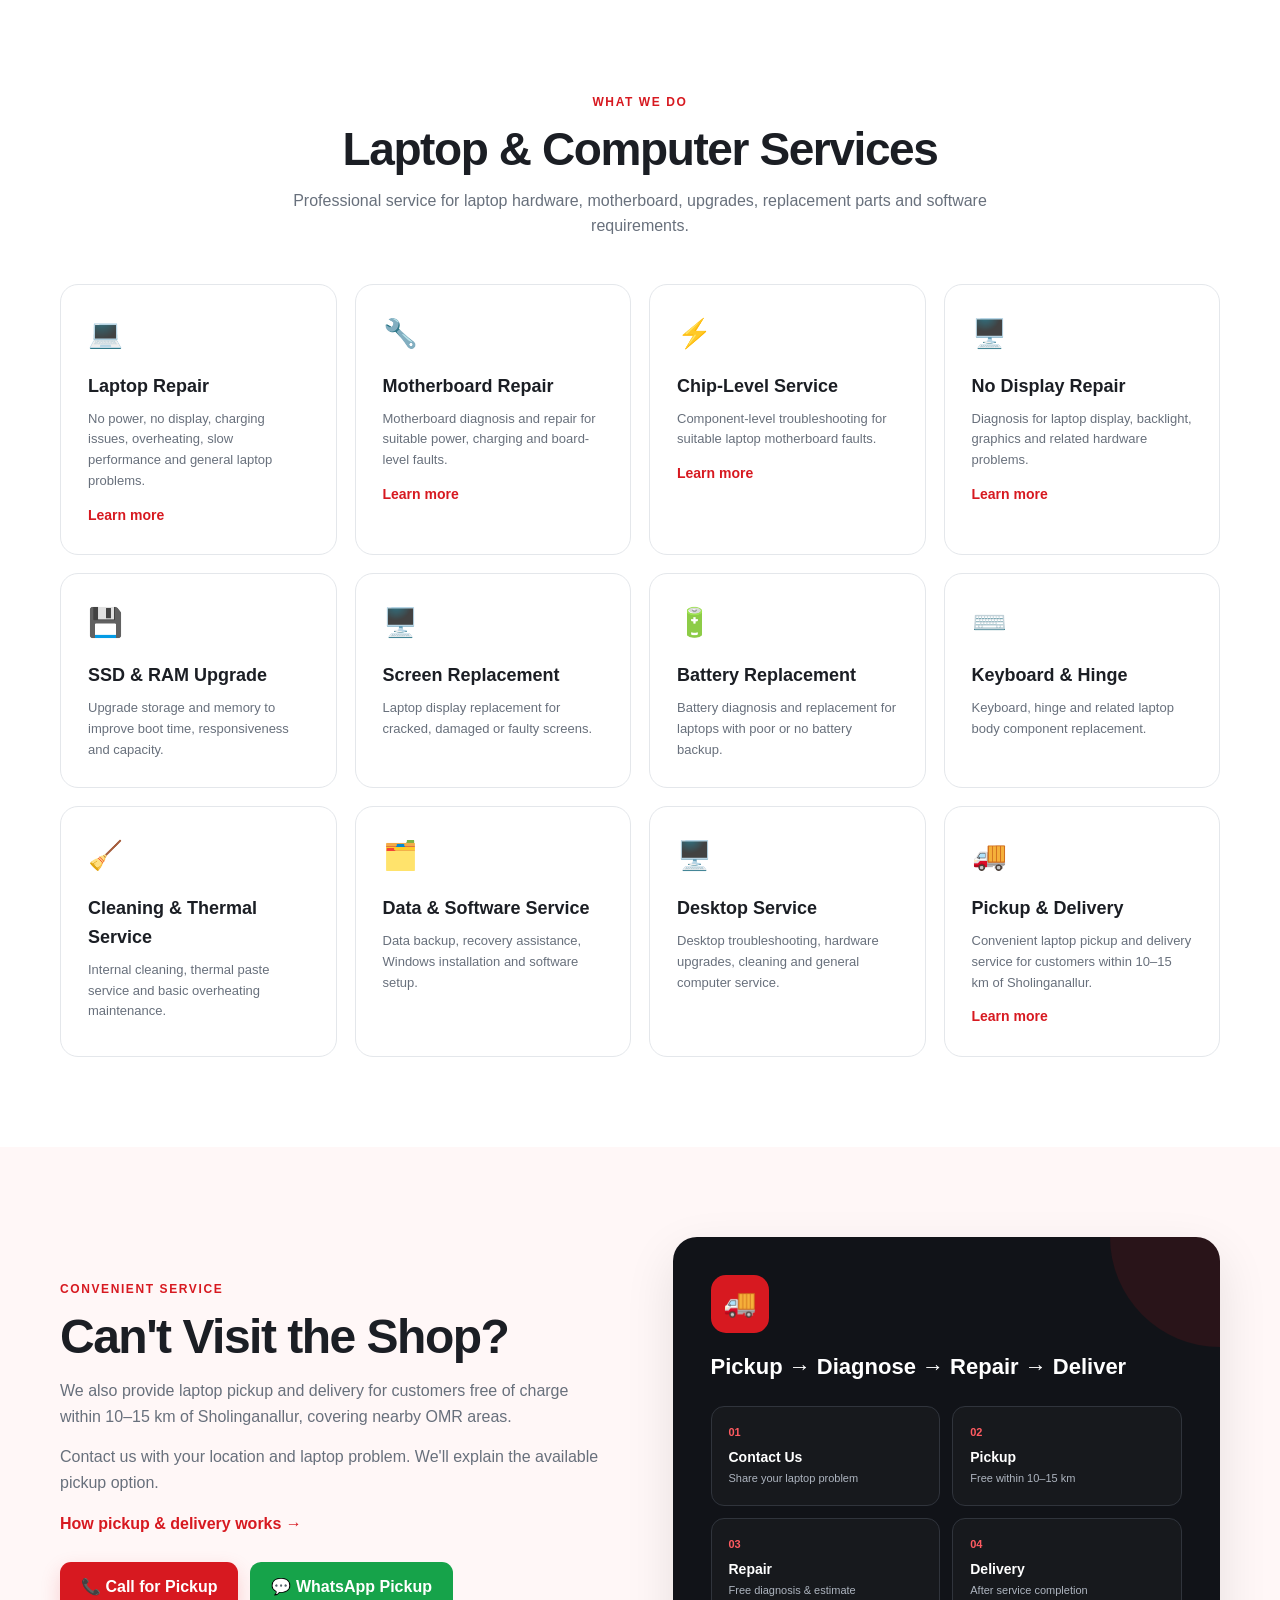
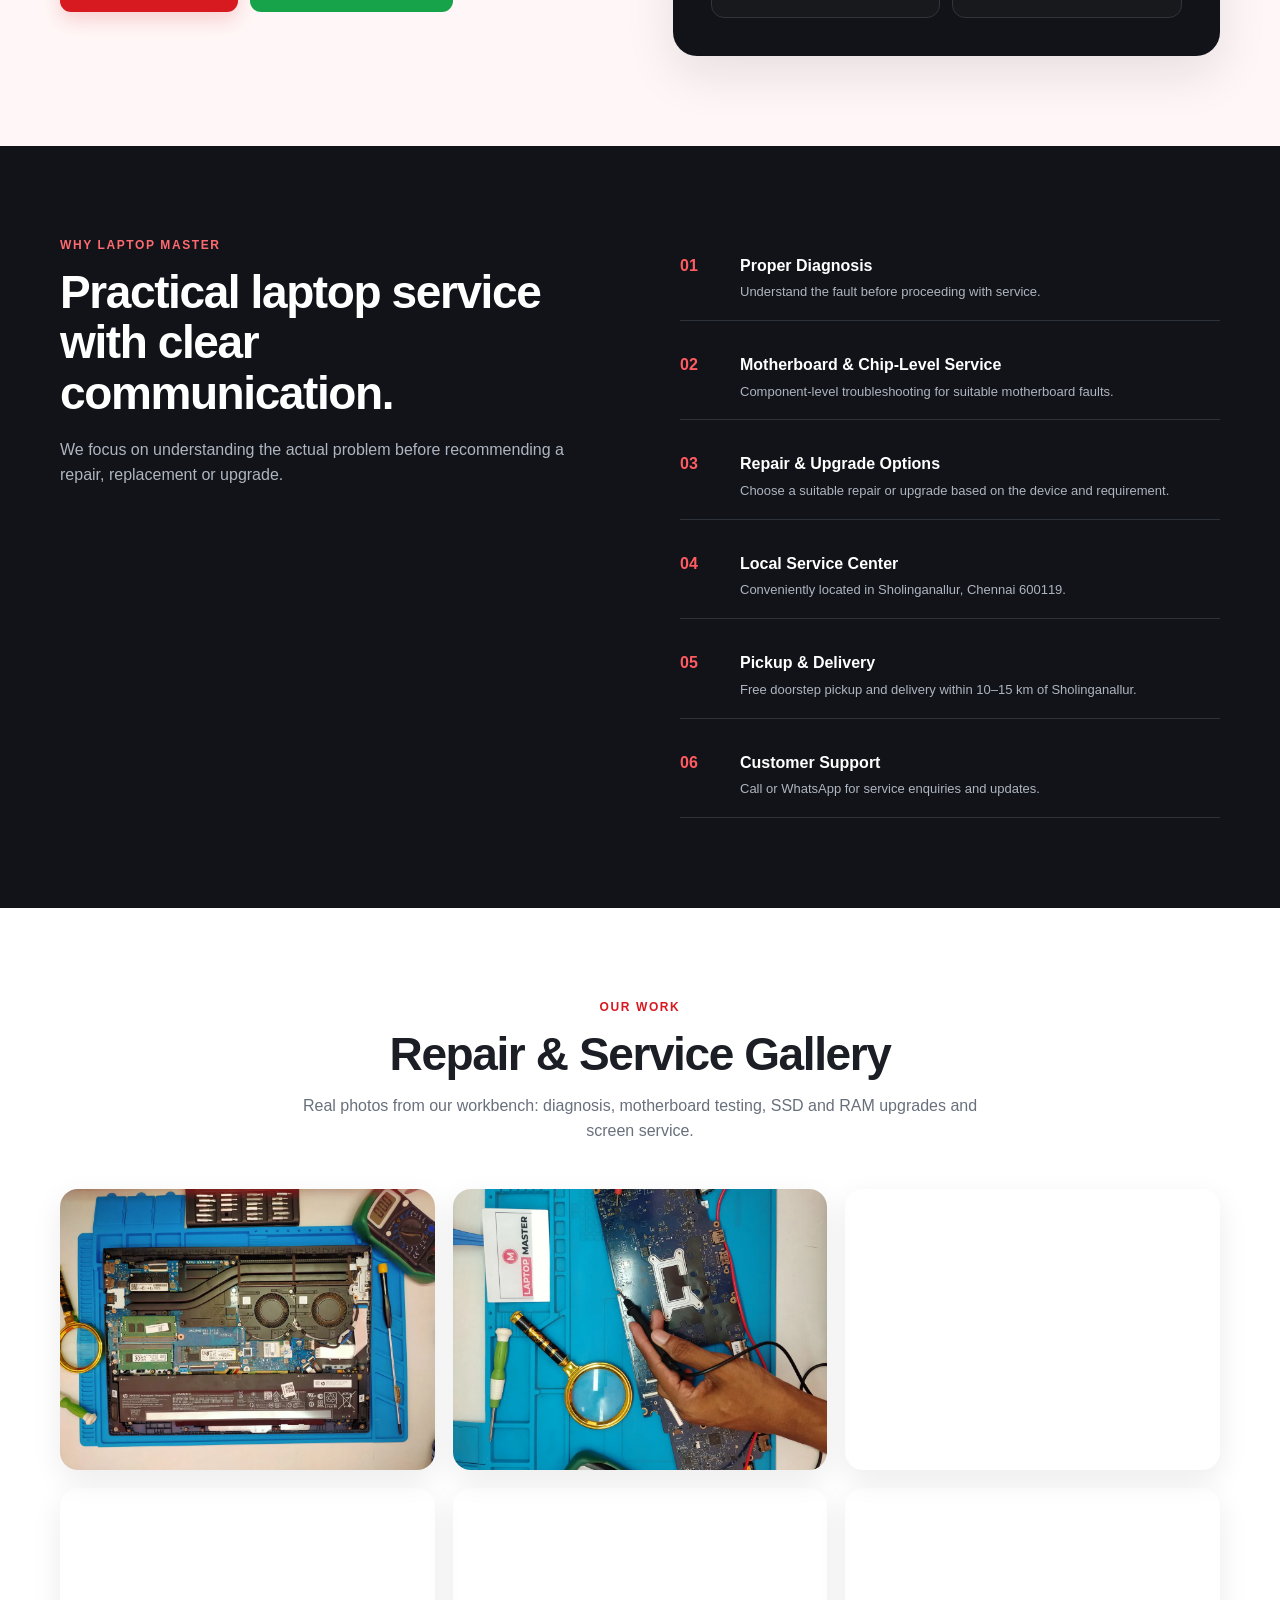
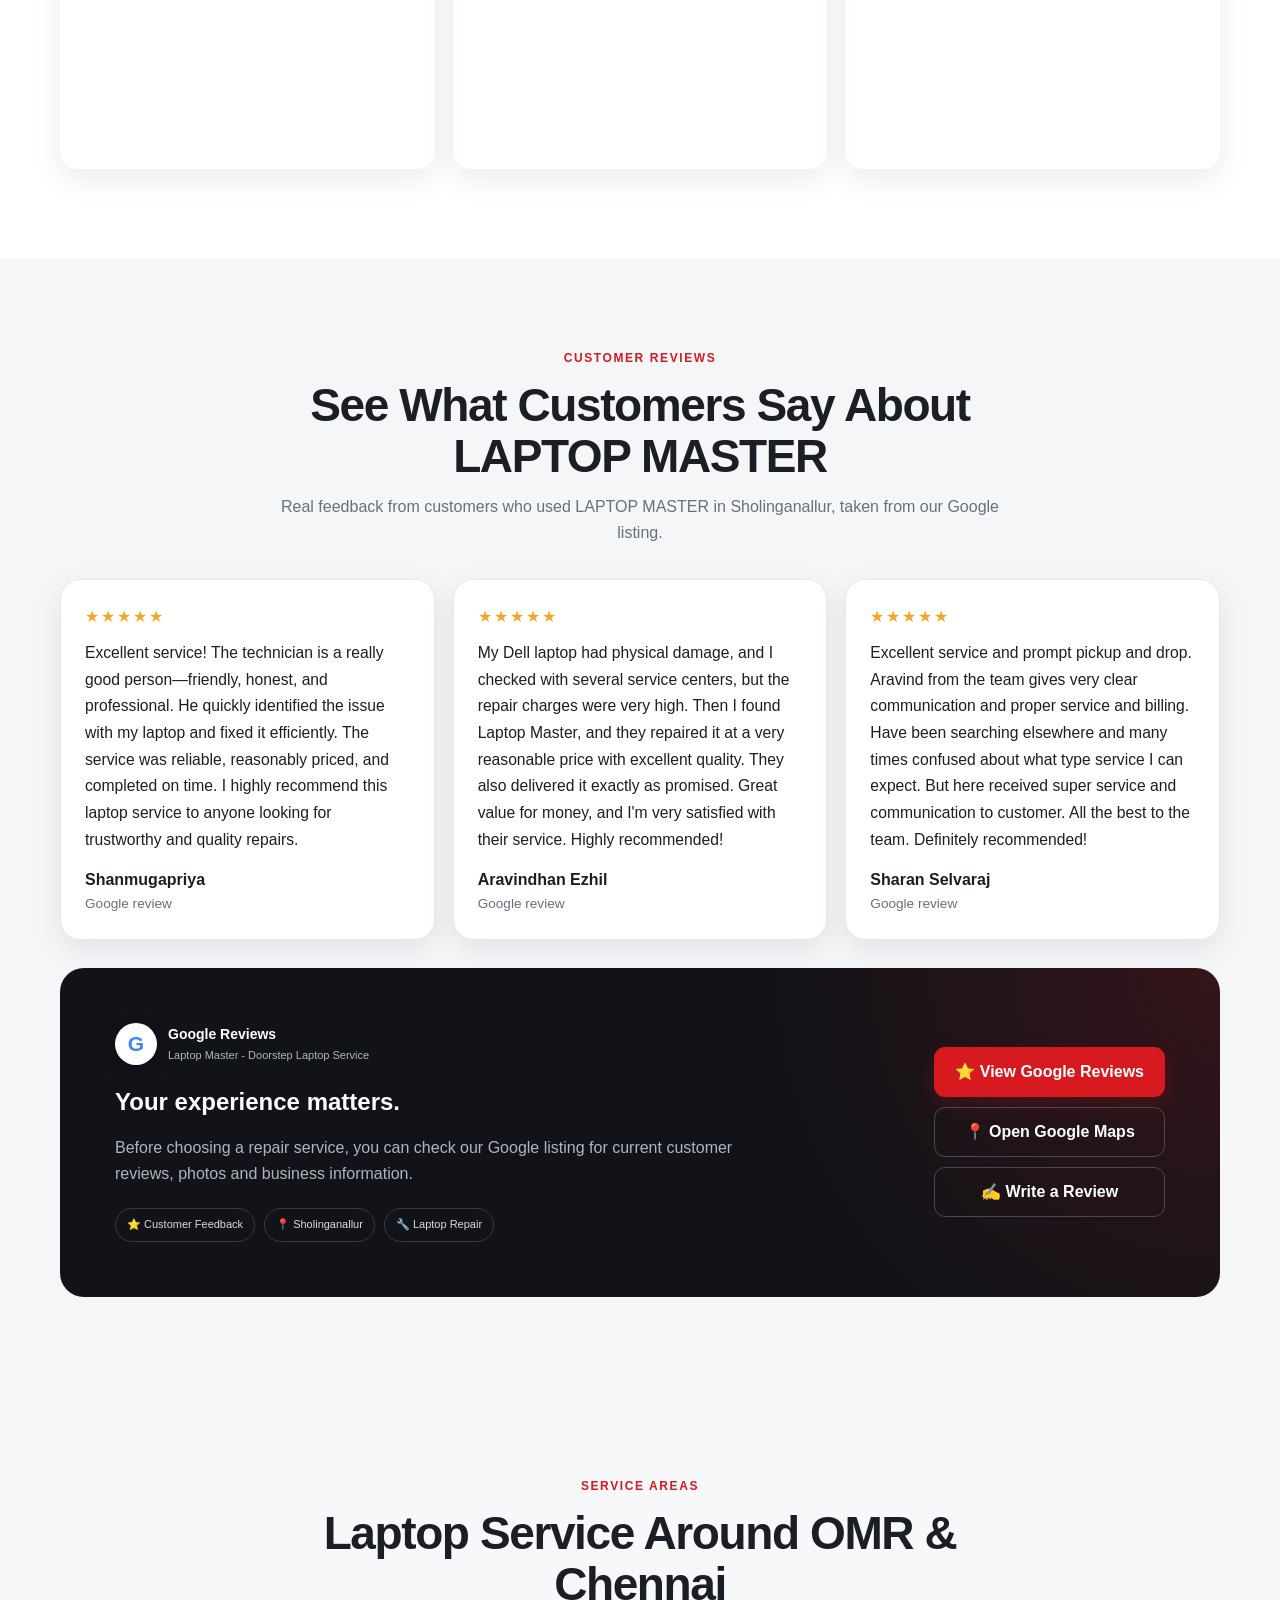
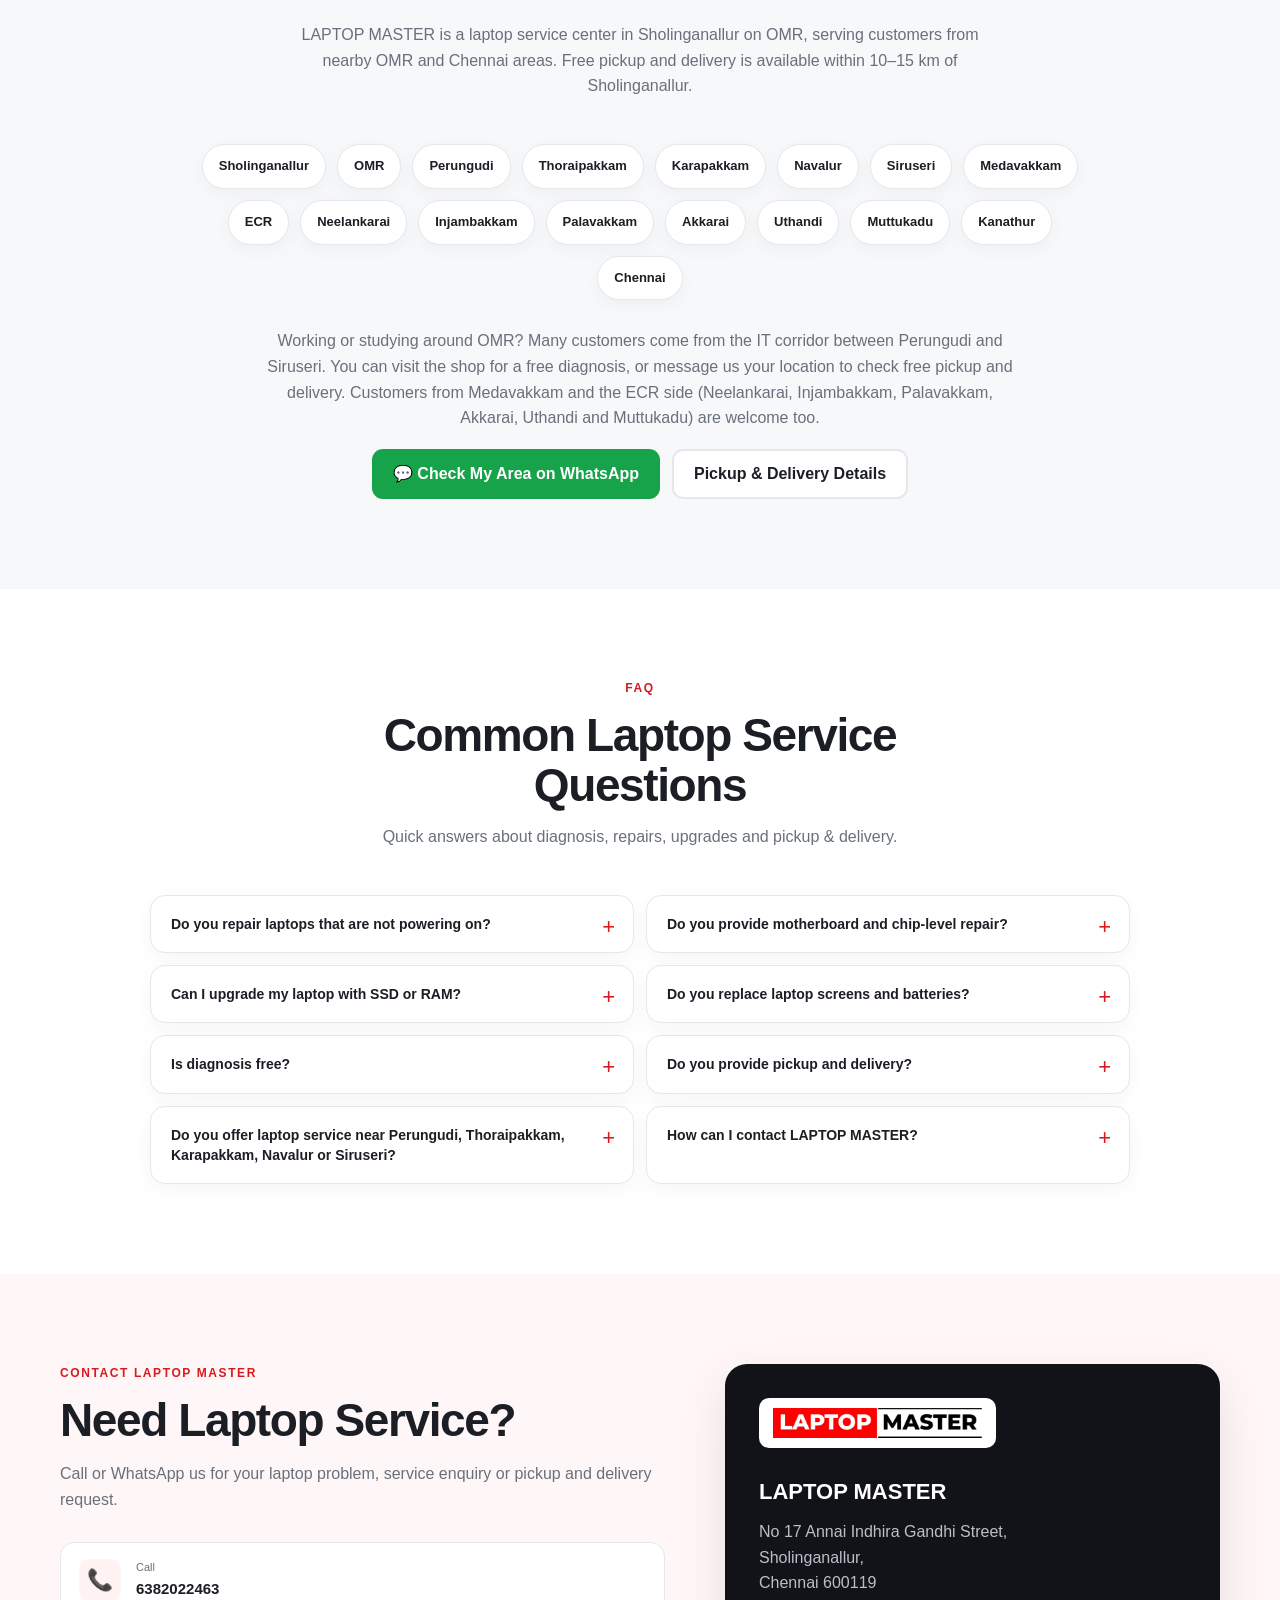
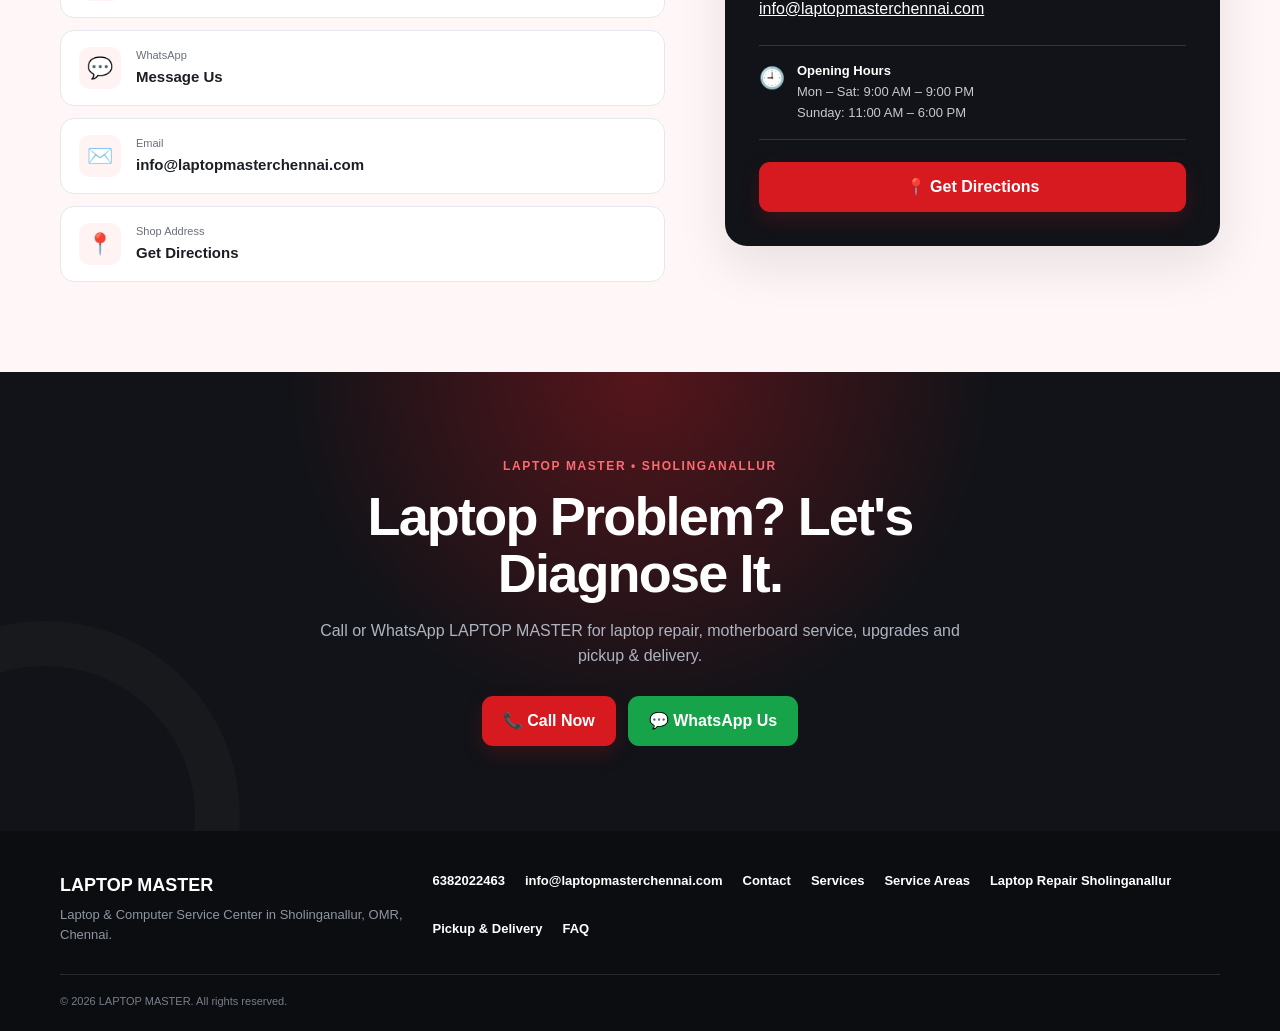
==== commit 380a9800: "V.8.4" ====
--- a/index.html
+++ b/index.html
@@ -14,7 +14,7 @@
   <meta name="author" content="LAPTOP MASTER">
   <meta name="format-detection" content="telephone=yes">
 
-  <link rel="canonical" href="https://laptopmasterservice.com/">
+  <link rel="canonical" href="https://laptopmasterchennai.com/">
 
   <meta name="theme-color" content="#d71920">
 
@@ -25,20 +25,20 @@
     property="og:description"
     content="Professional laptop repair, motherboard service, chip-level repair, upgrades and doorstep pickup & delivery in Sholinganallur, OMR, Chennai."
   >
-  <meta property="og:url" content="https://laptopmasterservice.com/">
+  <meta property="og:url" content="https://laptopmasterchennai.com/">
   <meta property="og:site_name" content="LAPTOP MASTER">
-  <meta property="og:image" content="https://laptopmasterservice.com/images/og-image.jpg">
+  <meta property="og:image" content="https://laptopmasterchennai.com/images/og-image.jpg">
   <meta property="og:image:width" content="1200">
   <meta property="og:image:height" content="630">
   <meta property="og:image:alt" content="LAPTOP MASTER laptop service center in Sholinganallur, Chennai">
   <meta name="twitter:card" content="summary_large_image">
   <meta name="twitter:title" content="LAPTOP MASTER | Laptop Repair & Service Center">
   <meta name="twitter:description" content="Laptop repair, motherboard service, chip-level repair, upgrades and pickup & delivery in Sholinganallur, OMR, Chennai.">
-  <meta name="twitter:image" content="https://laptopmasterservice.com/images/og-image.jpg">
+  <meta name="twitter:image" content="https://laptopmasterchennai.com/images/og-image.jpg">
 
   <!-- Styles -->
   <link rel="preload" as="image" href="images/hero-workbench.webp" fetchpriority="high">
-  <link rel="stylesheet" href="style.css?v=2.8.3">
+  <link rel="stylesheet" href="style.css?v=2.8.4">
 
   <!-- Favicon -->
   <link rel="icon" href="images/favicon.svg" type="image/svg+xml">
@@ -53,11 +53,12 @@
     "@context": "https://schema.org",
     "@type": "ComputerStore",
     "name": "LAPTOP MASTER",
-    "@id": "https://laptopmasterservice.com/#business",
-    "url": "https://laptopmasterservice.com/",
+    "@id": "https://laptopmasterchennai.com/#business",
+    "url": "https://laptopmasterchennai.com/",
     "telephone": "+91-6382022463",
-    "logo": "https://laptopmasterservice.com/images/Logo.png",
-    "image": "https://laptopmasterservice.com/images/og-image.jpg",
+    "email": "info@laptopmasterchennai.com",
+    "logo": "https://laptopmasterchennai.com/images/Logo.png",
+    "image": "https://laptopmasterchennai.com/images/og-image.jpg",
     "geo": {
       "@type": "GeoCoordinates",
       "latitude": 12.88769,
@@ -78,25 +79,32 @@
       "addressCountry": "IN"
     },
 
-    "openingHoursSpecification": {
-      "@type": "OpeningHoursSpecification",
-      "dayOfWeek": [
-        "Monday",
-        "Tuesday",
-        "Wednesday",
-        "Thursday",
-        "Friday",
-        "Saturday",
-        "Sunday"
-      ],
-      "opens": "09:00",
-      "closes": "21:00"
-    },
+    "openingHoursSpecification": [
+      {
+        "@type": "OpeningHoursSpecification",
+        "dayOfWeek": ["Monday","Tuesday","Wednesday","Thursday","Friday","Saturday"],
+        "opens": "09:00",
+        "closes": "21:00"
+      },
+      {
+        "@type": "OpeningHoursSpecification",
+        "dayOfWeek": "Sunday",
+        "opens": "11:00",
+        "closes": "18:00"
+      }
+    ],
 
     "areaServed": [
       {"@type": "Place", "name": "Sholinganallur, Chennai"},
       {"@type": "Place", "name": "OMR, Chennai"},
       {"@type": "Place", "name": "ECR, Chennai"},
+      {"@type": "Place", "name": "Neelankarai, ECR, Chennai"},
+      {"@type": "Place", "name": "Injambakkam, ECR, Chennai"},
+      {"@type": "Place", "name": "Palavakkam, ECR, Chennai"},
+      {"@type": "Place", "name": "Akkarai, ECR, Chennai"},
+      {"@type": "Place", "name": "Uthandi, ECR, Chennai"},
+      {"@type": "Place", "name": "Muttukadu, ECR, Chennai"},
+      {"@type": "Place", "name": "Kanathur, ECR, Chennai"},
       {"@type": "Place", "name": "Perungudi, Chennai"},
       {"@type": "Place", "name": "Thoraipakkam, Chennai"},
       {"@type": "Place", "name": "Karapakkam, Chennai"},
@@ -129,7 +137,7 @@
     "@context": "https://schema.org",
     "@type": "WebSite",
     "name": "LAPTOP MASTER",
-    "url": "https://laptopmasterservice.com/",
+    "url": "https://laptopmasterchennai.com/",
     "description": "Laptop repair and service center in Sholinganallur, OMR, Chennai."
   }
   </script>
@@ -140,9 +148,9 @@
     "@context": "https://schema.org",
     "@type": "BreadcrumbList",
     "itemListElement": [
-      {"@type":"ListItem","position":1,"name":"Home","item":"https://laptopmasterservice.com/"},
-      {"@type":"ListItem","position":2,"name":"Laptop Services","item":"https://laptopmasterservice.com/#services"},
-      {"@type":"ListItem","position":3,"name":"Contact","item":"https://laptopmasterservice.com/#contact"}
+      {"@type":"ListItem","position":1,"name":"Home","item":"https://laptopmasterchennai.com/"},
+      {"@type":"ListItem","position":2,"name":"Laptop Services","item":"https://laptopmasterchennai.com/#services"},
+      {"@type":"ListItem","position":3,"name":"Contact","item":"https://laptopmasterchennai.com/#contact"}
     ]
   }
   </script>
@@ -160,7 +168,7 @@
       {"@type":"Question","name":"Is diagnosis free?","acceptedAnswer":{"@type":"Answer","text":"Yes. Diagnosis and repair estimate are free at LAPTOP MASTER."}},
       {"@type":"Question","name":"Do you provide pickup and delivery?","acceptedAnswer":{"@type":"Answer","text":"Yes. Pickup and delivery is free within about 10–15 km of Sholinganallur, covering nearby OMR areas. Customers can contact LAPTOP MASTER with their location to confirm."}},
       {"@type":"Question","name":"How can I contact LAPTOP MASTER?","acceptedAnswer":{"@type":"Answer","text":"Call 6382022463 or WhatsApp LAPTOP MASTER with your laptop model and problem. The service center is in Sholinganallur, Chennai 600119."}},
-      {"@type":"Question","name":"Do you offer laptop service near Perungudi, Thoraipakkam, Karapakkam, Navalur or Siruseri?","acceptedAnswer":{"@type":"Answer","text":"Yes. LAPTOP MASTER is in Sholinganallur and regularly serves customers around OMR, including Perungudi, Thoraipakkam, Karapakkam, Navalur, Siruseri, Medavakkam and ECR. Send your location on WhatsApp and we will confirm whether free pickup and delivery applies."}}
+      {"@type":"Question","name":"Do you offer laptop service near Perungudi, Thoraipakkam, Karapakkam, Navalur or Siruseri?","acceptedAnswer":{"@type":"Answer","text":"Yes. LAPTOP MASTER is in Sholinganallur and regularly serves customers around OMR, including Perungudi, Thoraipakkam, Karapakkam, Navalur, Siruseri, Medavakkam and ECR areas such as Neelankarai, Injambakkam and Palavakkam. Send your location on WhatsApp and we will confirm whether free pickup and delivery applies."}}
     ]
   }
   </script>
@@ -295,8 +303,8 @@
           <div class="trust-row">
 
             <div>
-              <strong>9 AM – 9 PM</strong>
-              <span>Open Daily</span>
+              <strong>Mon–Sat 9 AM – 9 PM</strong>
+              <span>Sun 11 AM – 6 PM</span>
             </div>
 
             <div>
@@ -1193,11 +1201,18 @@
           <span>Siruseri</span>
           <span>Medavakkam</span>
           <span>ECR</span>
+          <span>Neelankarai</span>
+          <span>Injambakkam</span>
+          <span>Palavakkam</span>
+          <span>Akkarai</span>
+          <span>Uthandi</span>
+          <span>Muttukadu</span>
+          <span>Kanathur</span>
           <span>Chennai</span>
         </div>
 
         <div class="area-note">
-          <p>Working or studying around OMR? Many customers come from the IT corridor between Perungudi and Siruseri. You can visit the shop for a free diagnosis, or message us your location to check free pickup and delivery. Customers from Medavakkam and ECR are welcome too.</p>
+          <p>Working or studying around OMR? Many customers come from the IT corridor between Perungudi and Siruseri. You can visit the shop for a free diagnosis, or message us your location to check free pickup and delivery. Customers from Medavakkam and the ECR side (Neelankarai, Injambakkam, Palavakkam, Akkarai, Uthandi and Muttukadu) are welcome too.</p>
           <div class="hero-actions">
             <a class="btn btn-whatsapp" href="https://wa.me/916382022463?text=Hi%20LAPTOP%20MASTER%2C%20my%20area%20is%20_____.%20Is%20laptop%20pickup%20available%3F" target="_blank" rel="noopener">💬 Check My Area on WhatsApp</a>
             <a class="btn btn-outline-dark" href="/laptop-pickup-delivery-omr/">Pickup &amp; Delivery Details</a>
@@ -1267,7 +1282,7 @@
 
           <details class="faq-item">
             <summary>Do you offer laptop service near Perungudi, Thoraipakkam, Karapakkam, Navalur or Siruseri?</summary>
-            <p>Yes. LAPTOP MASTER is in Sholinganallur and regularly serves customers around OMR, including Perungudi, Thoraipakkam, Karapakkam, Navalur, Siruseri, Medavakkam and ECR. Send your location on WhatsApp and we will confirm whether free pickup and delivery applies.</p>
+            <p>Yes. LAPTOP MASTER is in Sholinganallur and regularly serves customers around OMR, including Perungudi, Thoraipakkam, Karapakkam, Navalur, Siruseri, Medavakkam and ECR areas such as Neelankarai, Injambakkam and Palavakkam. Send your location on WhatsApp and we will confirm whether free pickup and delivery applies.</p>
           </details>
 
           <details class="faq-item">
@@ -1340,7 +1355,22 @@
             </a>
 
 
-            <a
+                        <a
+              class="contact-line"
+              href="mailto:info@laptopmasterchennai.com"
+            >
+
+              <span>✉️</span>
+
+              <div>
+                <small>Email</small>
+                <strong>info@laptopmasterchennai.com</strong>
+              </div>
+
+            </a>
+
+
+<a
               class="contact-line"
               href="https://www.google.com/maps/search/?api=1&query=No+17+Annai+Indhira+Gandhi+Street%2C+Sholinganallur%2C+Chennai+600119"
               target="_blank"
@@ -1363,8 +1393,8 @@
 
         <div class="address-card">
 
-          <div class="mini-logo">
-            LM
+          <div class="contact-logo">
+            <img src="images/logo.webp" alt="LAPTOP MASTER" width="237" height="34" loading="lazy" decoding="async">
           </div>
 
           <h3>
@@ -1374,7 +1404,8 @@
           <p>
             No 17 Annai Indhira Gandhi Street,<br>
             Sholinganallur,<br>
-            Chennai 600119
+            Chennai 600119<br>
+            <a href="mailto:info@laptopmasterchennai.com">info@laptopmasterchennai.com</a>
           </p>
 
 
@@ -1385,9 +1416,9 @@
             <div>
               <strong>Opening Hours</strong>
               <br>
-              9:00 AM – 9:00 PM
+              Mon – Sat: 9:00 AM – 9:00 PM
               <br>
-              Open Daily
+              Sunday: 11:00 AM – 6:00 PM
             </div>
 
           </div>
@@ -1485,6 +1516,10 @@
           6382022463
         </a>
 
+        <a href="mailto:info@laptopmasterchennai.com">
+          info@laptopmasterchennai.com
+        </a>
+
         <a href="#contact">
           Contact
         </a>
@@ -1513,6 +1548,11 @@
 
     </div>
 
+
+    <!-- OPTIONAL (V2.8.4): private CRM link for staff only. Uncomment and set the real address.
+         The CRM itself must be protected with Cloudflare Access (see README), not just hidden.
+    <div class="container staff-link"><a href="https://crm.laptopmasterchennai.com" rel="nofollow noopener" target="_blank">Staff login</a></div>
+    -->
 
     <div class="container copyright">
 
@@ -1547,7 +1587,7 @@
 
   <!-- JavaScript -->
 
-  <script src="script.js?v=2.8.3"></script>
+  <script src="script.js?v=2.8.4"></script>
 
 </body>
 
--- a/style.css
+++ b/style.css
@@ -2659,3 +2659,9 @@
   .area-note { text-align: left; }
   .area-note .hero-actions { justify-content: flex-start; }
 }
+
+/* V2.8.4 - contact logo + email */
+.contact-logo { display: inline-block; background: #fff; padding: 10px 14px; border-radius: 10px; margin-bottom: 18px; line-height: 0; }
+.contact-logo img { height: 30px; width: auto; max-width: 100%; display: block; }
+.address-card p a { color: #fff; text-decoration: underline; word-break: break-all; }
+.contact-line strong { overflow-wrap: anywhere; }
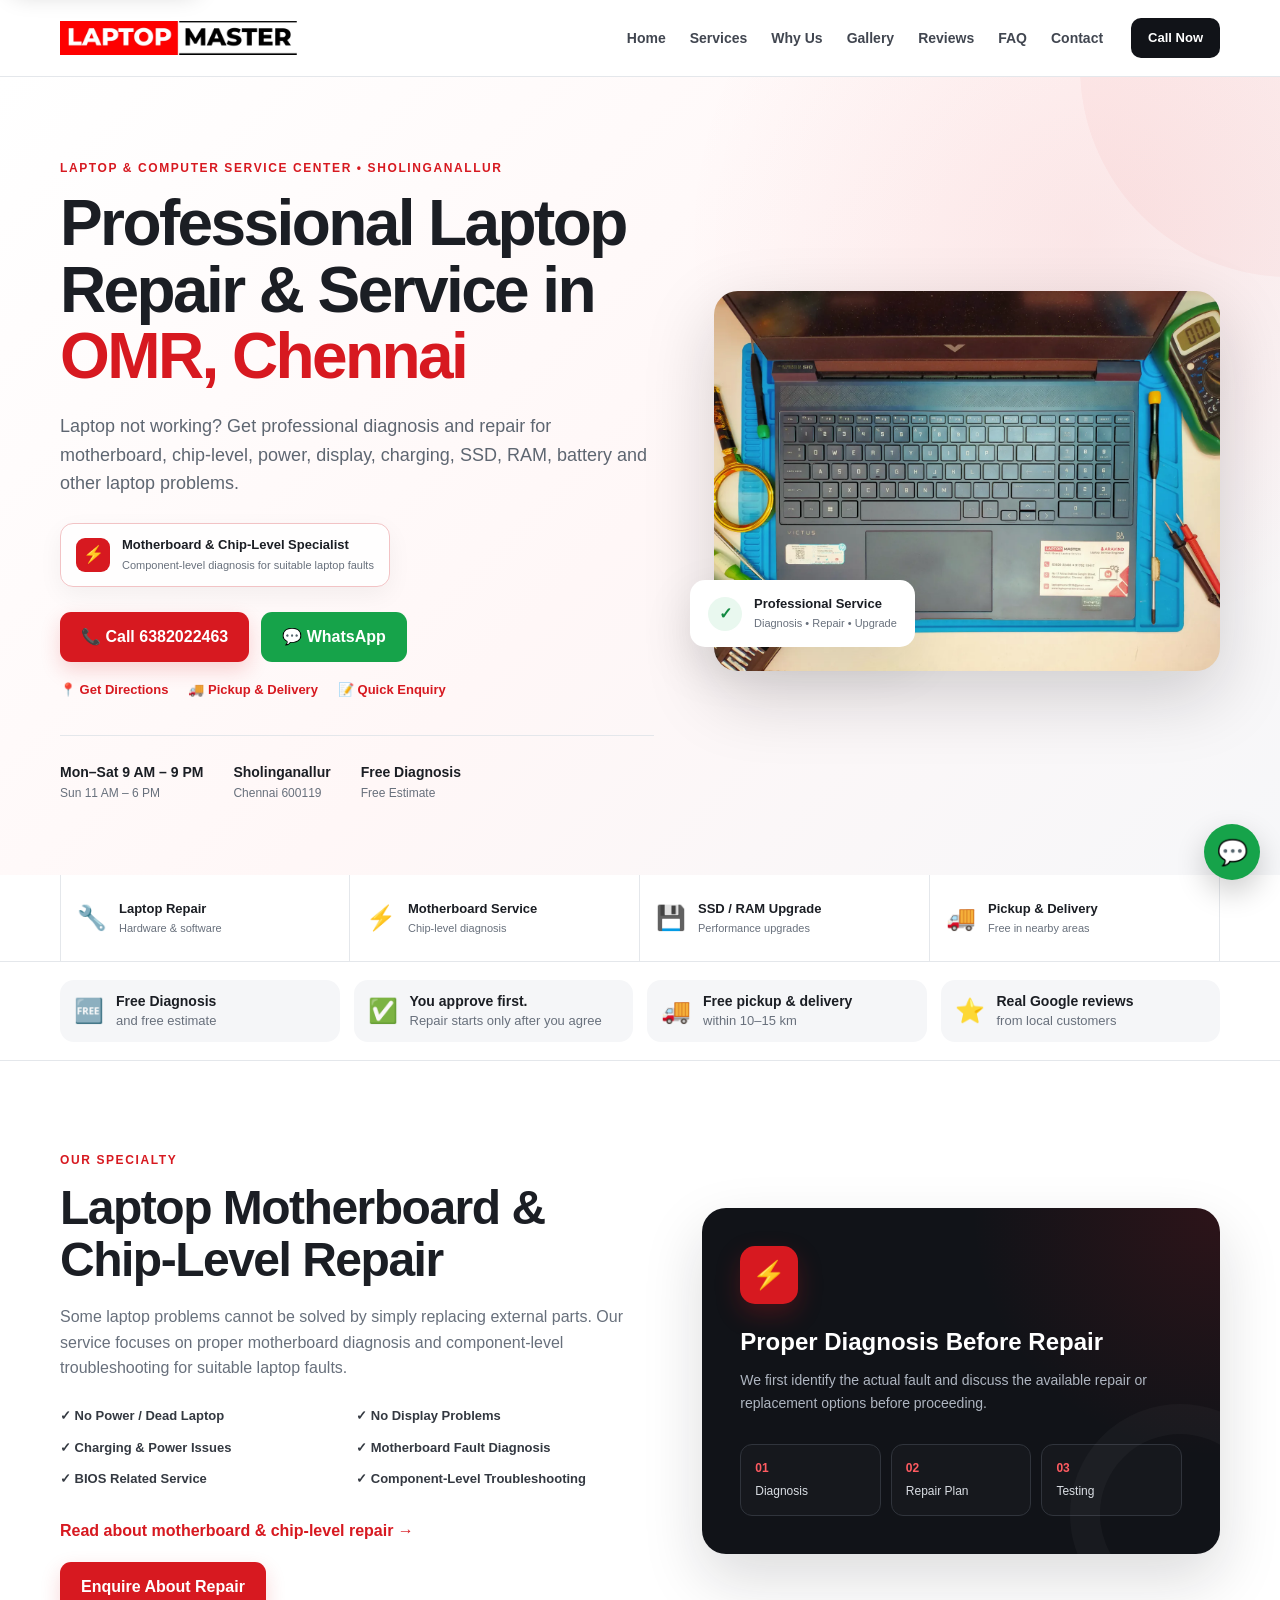
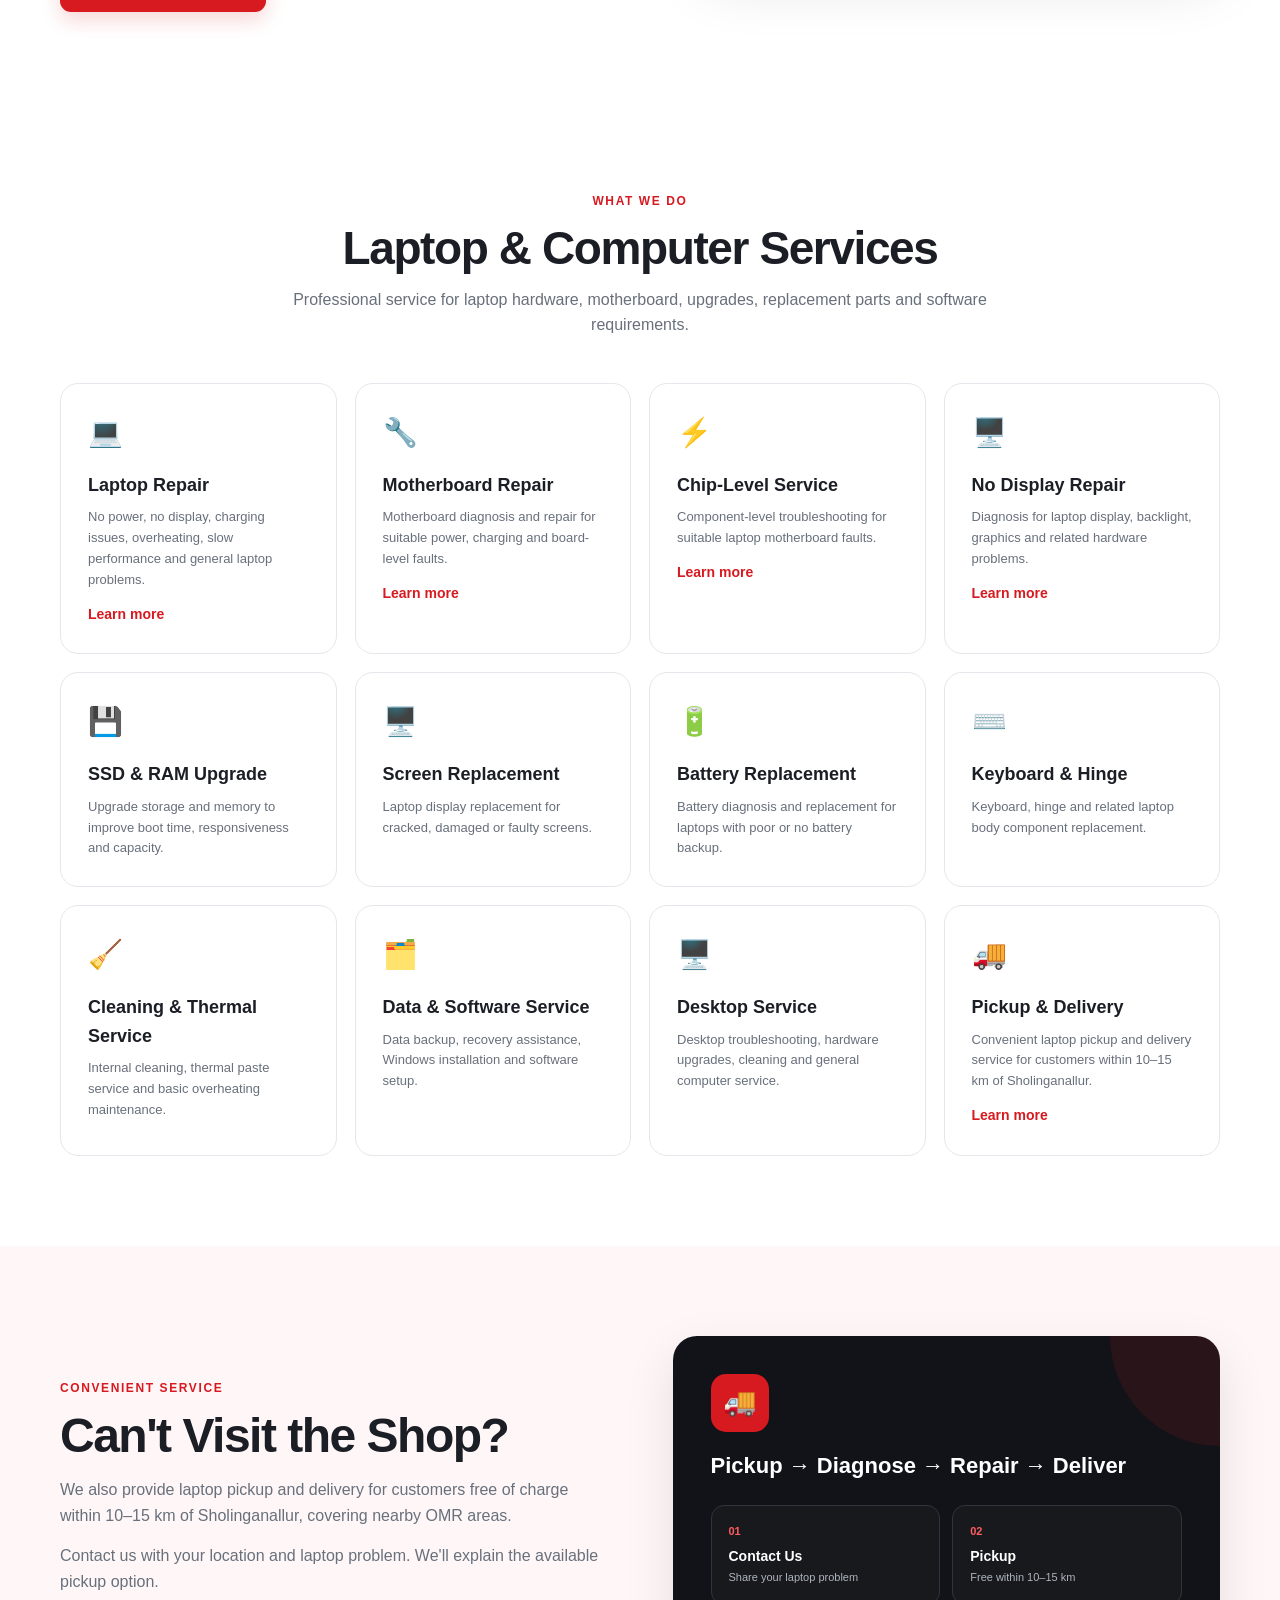
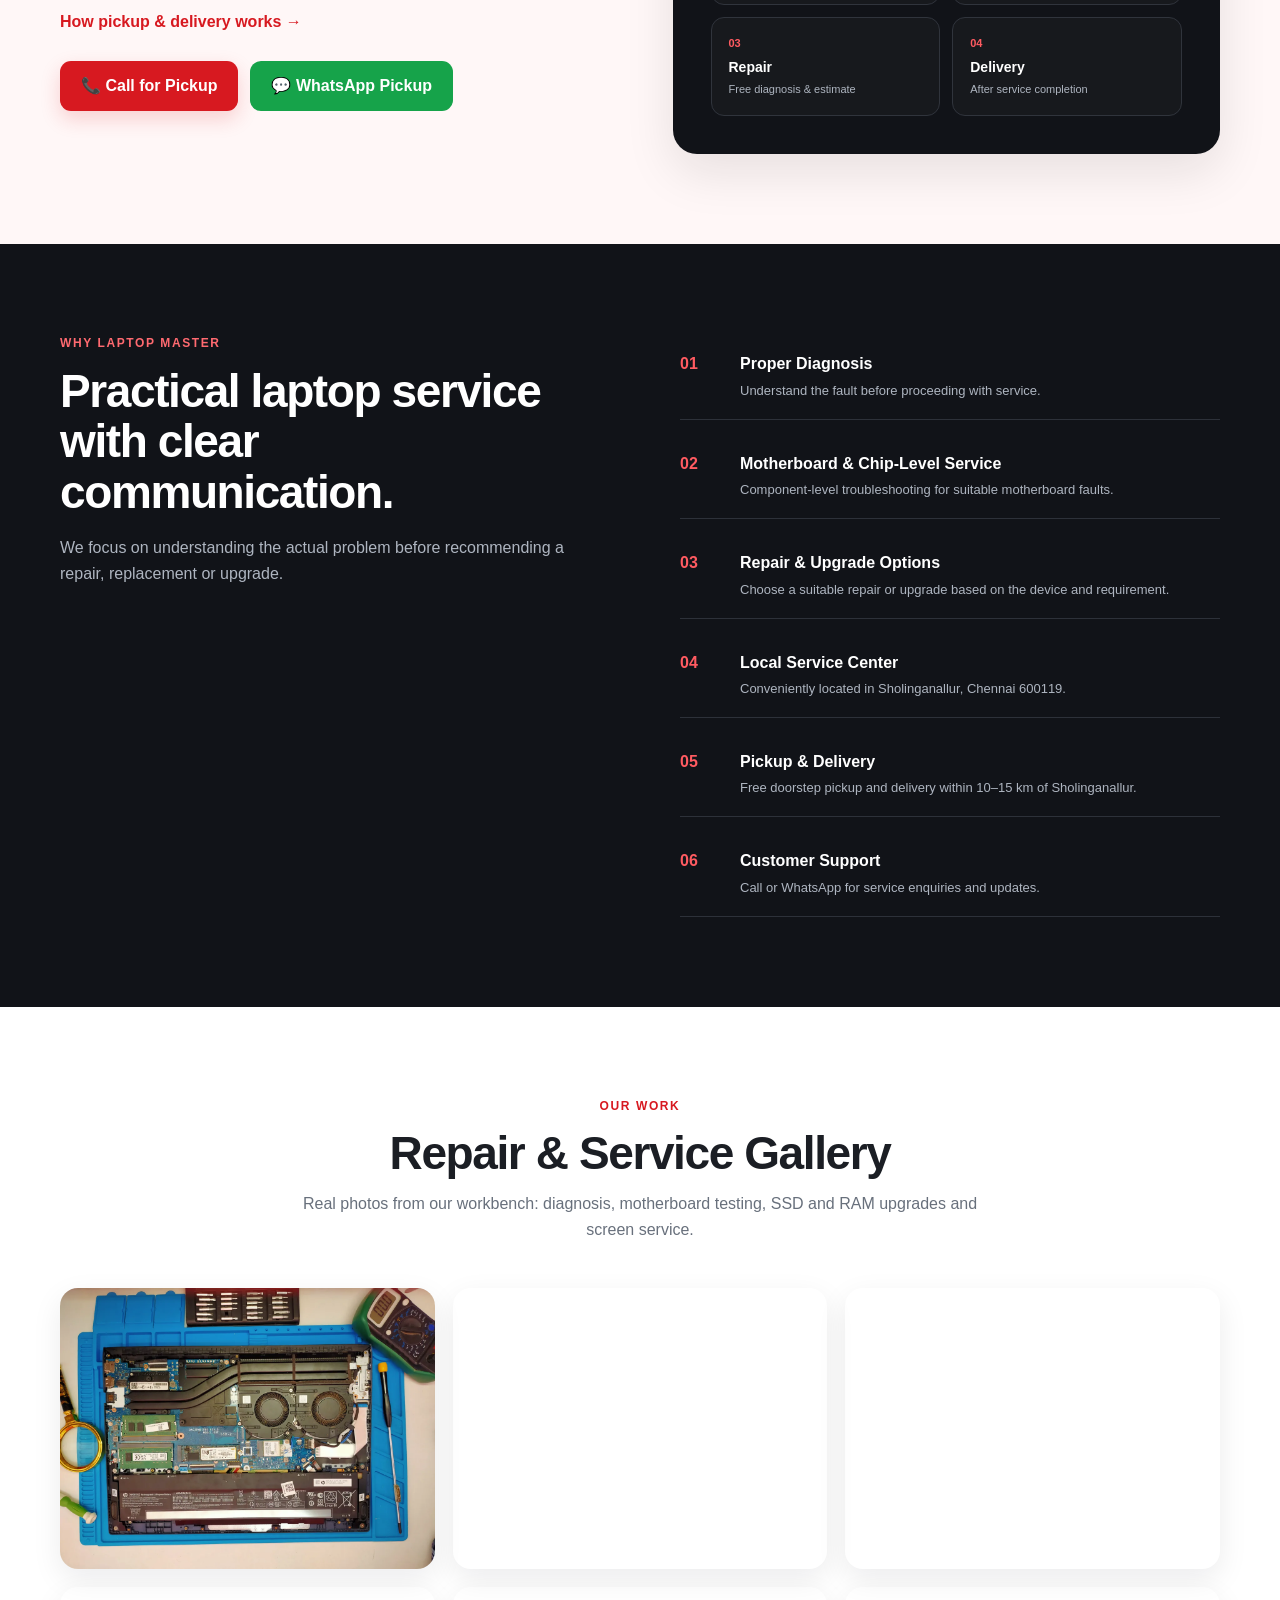
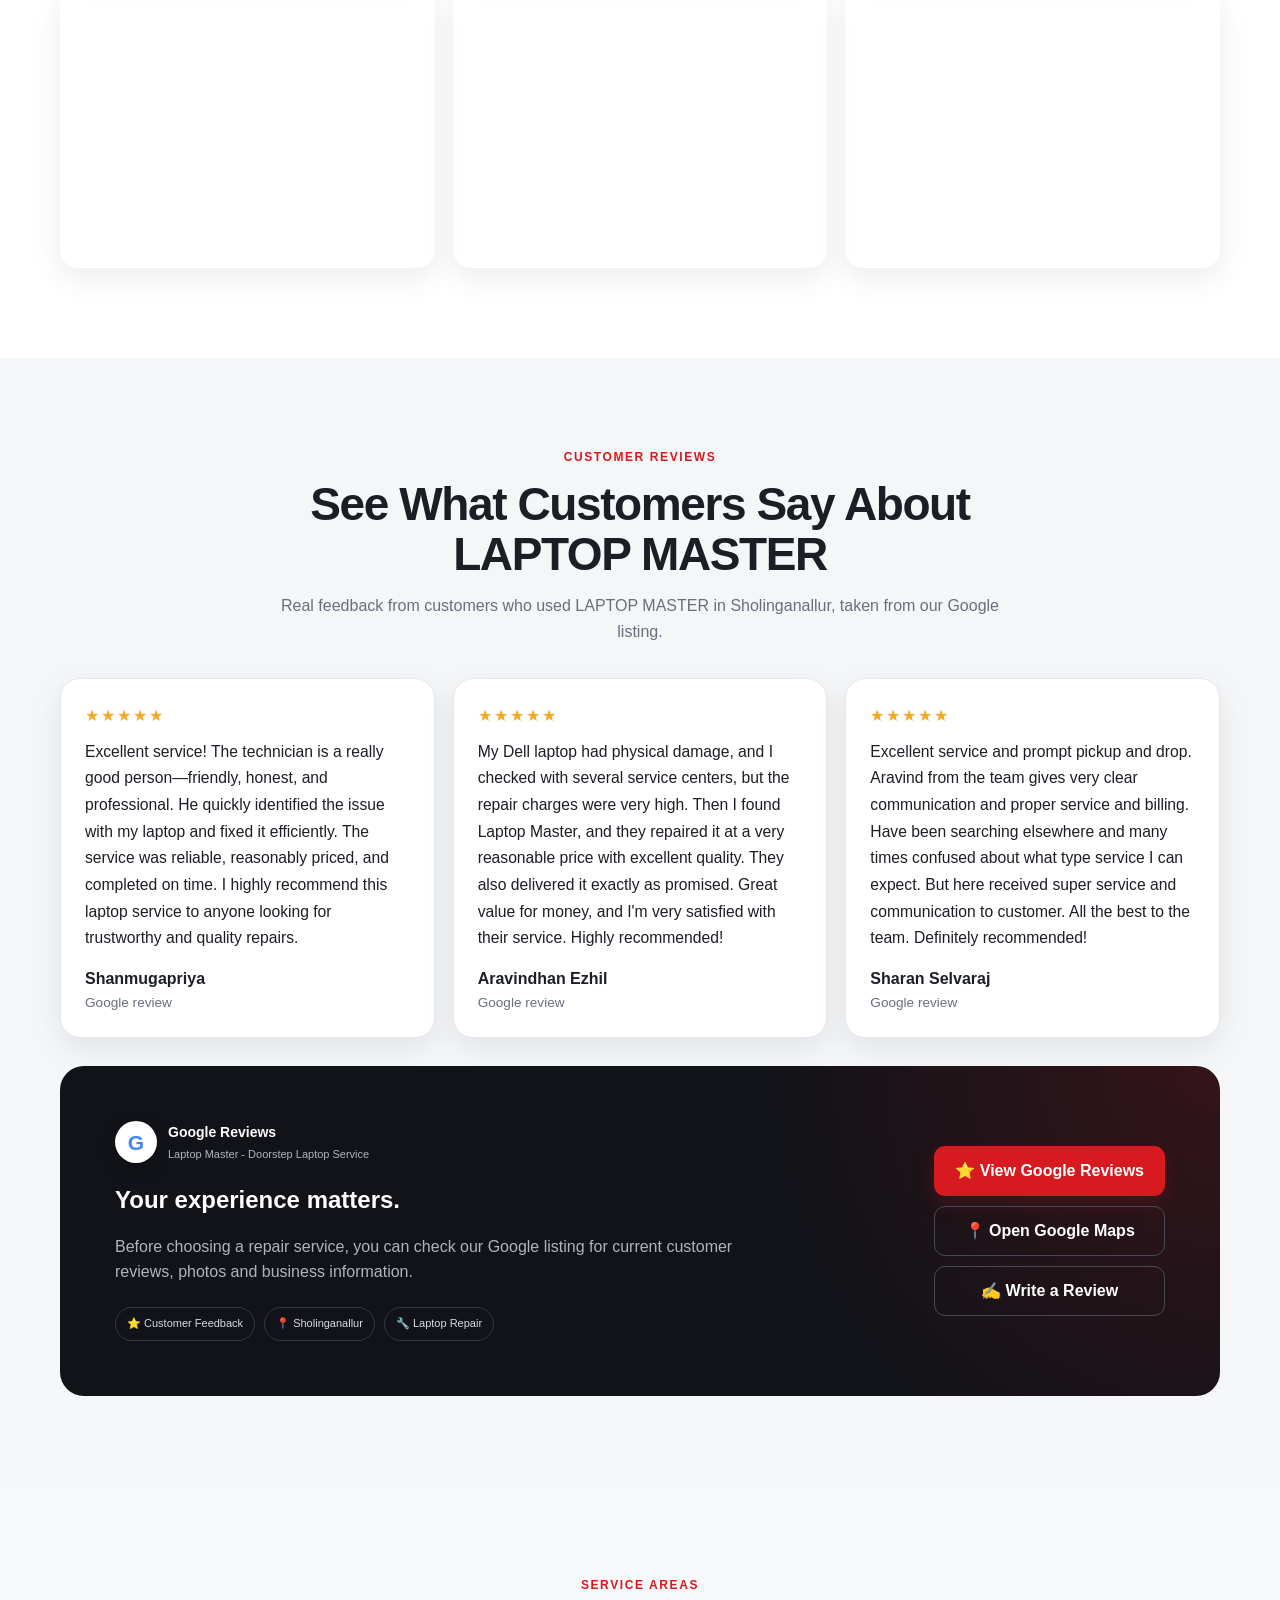
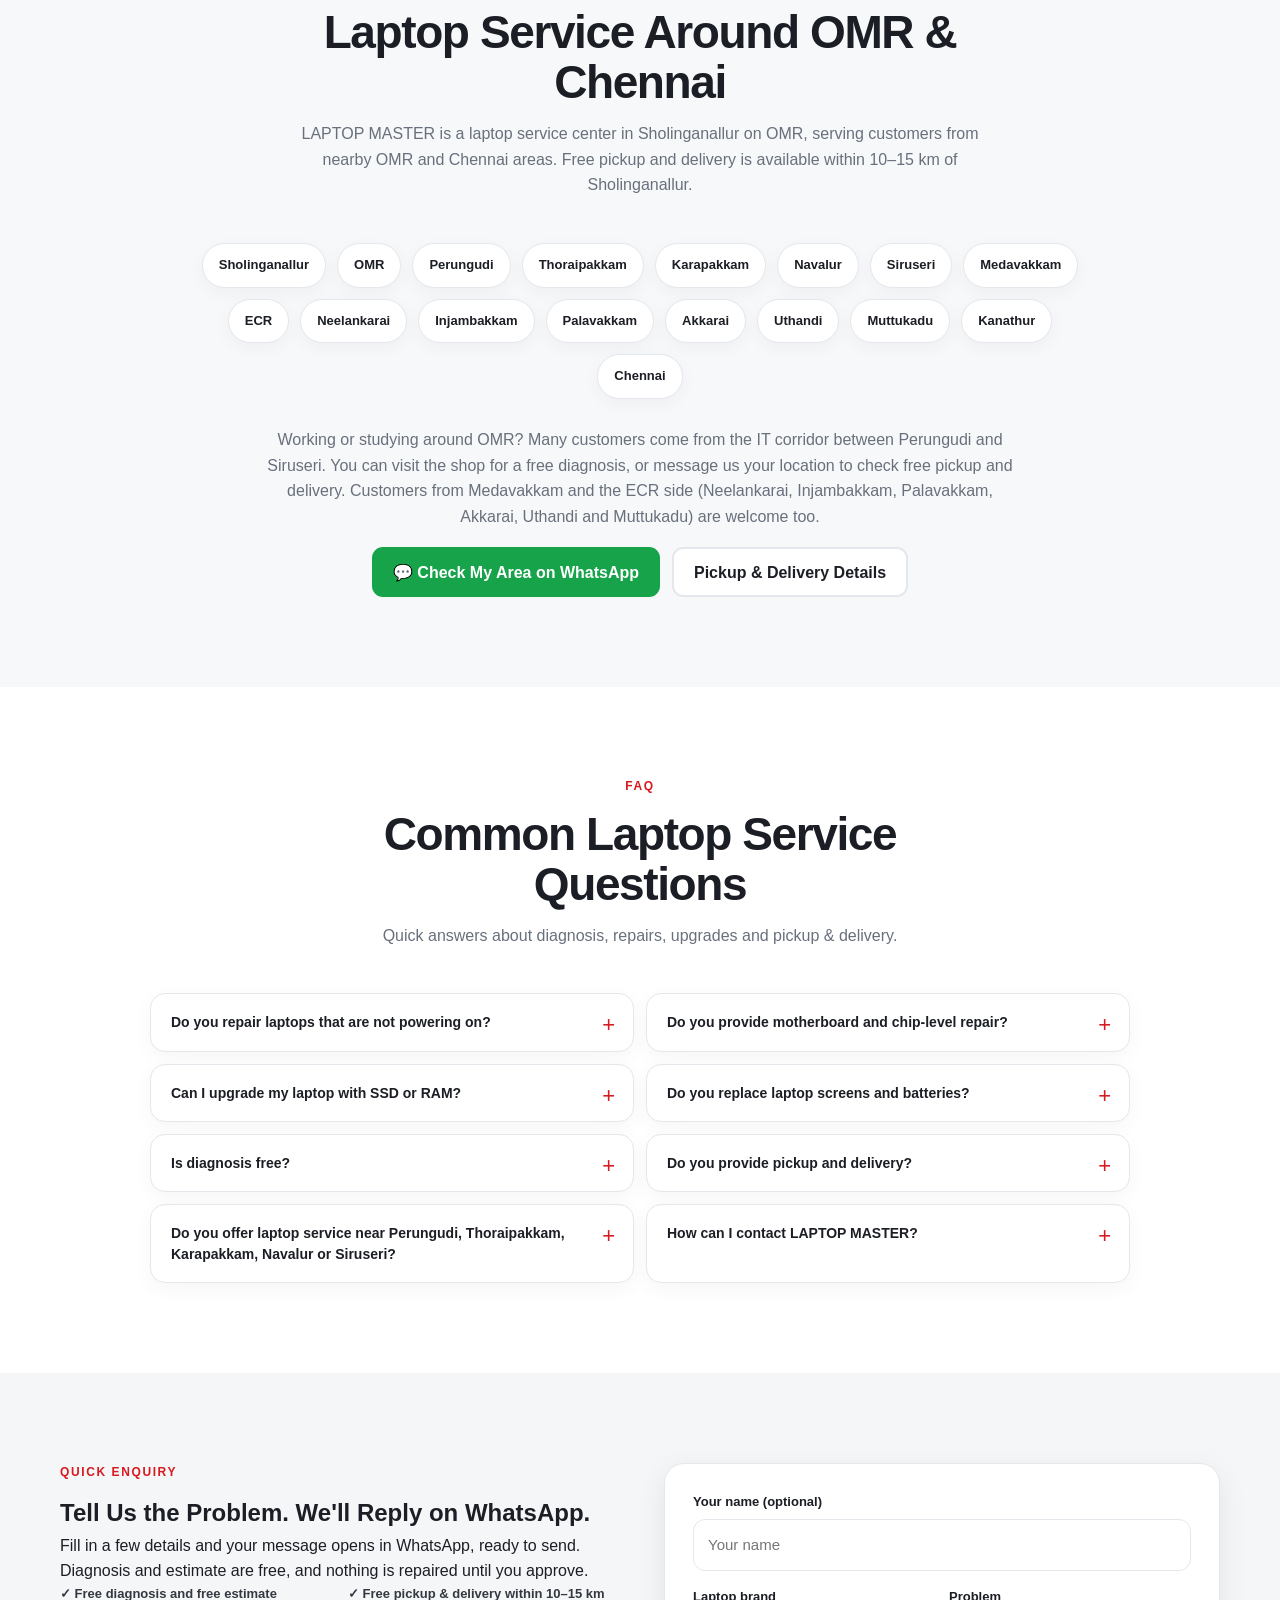
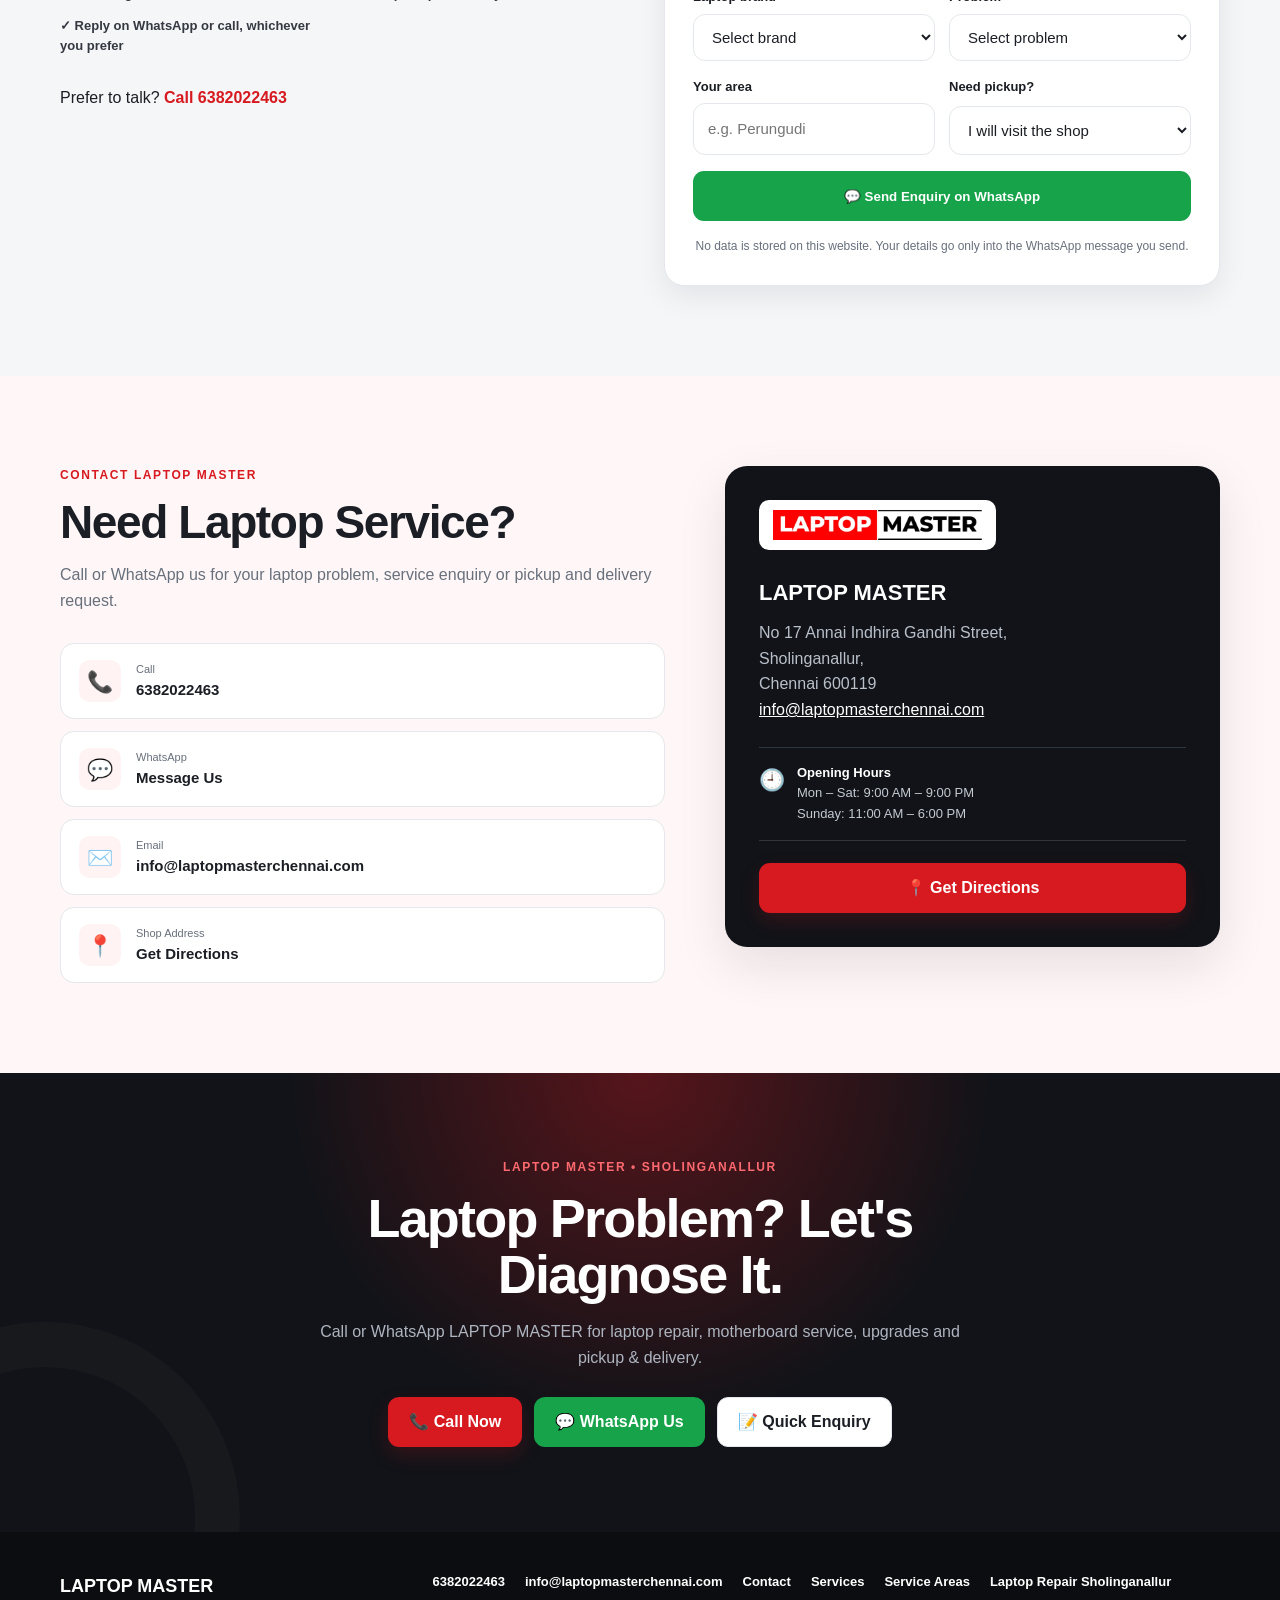
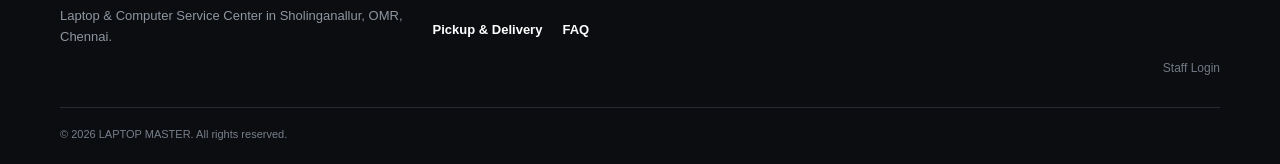
==== commit 1d58842b: "Logo chamge" ====
--- a/index.html
+++ b/index.html
@@ -38,11 +38,15 @@
 
   <!-- Styles -->
   <link rel="preload" as="image" href="images/hero-workbench.webp" fetchpriority="high">
-  <link rel="stylesheet" href="style.css?v=2.8.4">
+  <link rel="stylesheet" href="style.css?v=2.9.0">
 
   <!-- Favicon -->
-  <link rel="icon" href="images/favicon.svg" type="image/svg+xml">
-  <link rel="manifest" href="site.webmanifest">
+  <link rel="icon" href="/favicon.ico" sizes="48x48">
+  <link rel="icon" href="/images/favicon.svg" type="image/svg+xml">
+  <link rel="icon" href="/images/favicon-32.png" type="image/png" sizes="32x32">
+  <link rel="icon" href="/images/favicon-16.png" type="image/png" sizes="16x16">
+  <link rel="apple-touch-icon" href="/images/apple-touch-icon.png">
+  <link rel="manifest" href="/site.webmanifest">
   <meta name="mobile-web-app-capable" content="yes">
   <meta name="apple-mobile-web-app-capable" content="yes">
   <meta name="apple-mobile-web-app-title" content="LAPTOP MASTER">
@@ -297,6 +301,10 @@
               🚚 Pickup & Delivery
             </a>
 
+            <a href="#enquiry">
+              📝 Quick Enquiry
+            </a>
+
           </div>
 
 
@@ -408,6 +416,20 @@
 
       </div>
 
+    </section>
+
+
+    <!-- =========================
+         TRUST BAR
+    ========================== -->
+
+    <section class="trust-bar" aria-label="Why customers choose LAPTOP MASTER">
+      <div class="container trust-bar-grid">
+        <div><span>🆓</span><p><strong>Free Diagnosis</strong> and free estimate</p></div>
+        <div><span>✅</span><p><strong>You approve first.</strong> Repair starts only after you agree</p></div>
+        <div><span>🚚</span><p><strong>Free pickup &amp; delivery</strong> within 10–15 km</p></div>
+        <a href="#reviews"><span>⭐</span><p><strong>Real Google reviews</strong> from local customers</p></a>
+      </div>
     </section>
 
 
@@ -1298,6 +1320,81 @@
 
 
     <!-- =========================
+         QUICK ENQUIRY (opens WhatsApp)
+    ========================== -->
+
+    <section class="section enquiry-section" id="enquiry">
+
+      <div class="container enquiry-grid">
+
+        <div>
+          <p class="eyebrow">QUICK ENQUIRY</p>
+          <h2>Tell Us the Problem. We'll Reply on WhatsApp.</h2>
+          <p>Fill in a few details and your message opens in WhatsApp, ready to send. Diagnosis and estimate are free, and nothing is repaired until you approve.</p>
+          <ul class="check-list">
+            <li>✓ Free diagnosis and free estimate</li>
+            <li>✓ Free pickup &amp; delivery within 10–15 km</li>
+            <li>✓ Reply on WhatsApp or call, whichever you prefer</li>
+          </ul>
+          <p class="enquiry-or">Prefer to talk? <a class="text-link" href="tel:+916382022463">Call 6382022463</a></p>
+        </div>
+
+        <form class="enquiry-form" id="enquiry-form" novalidate>
+          <div class="field">
+            <label for="enq-name">Your name (optional)</label>
+            <input id="enq-name" name="name" type="text" autocomplete="name" placeholder="Your name">
+          </div>
+          <div class="field-row">
+            <div class="field">
+              <label for="enq-brand">Laptop brand</label>
+              <select id="enq-brand" name="brand">
+                <option value="">Select brand</option>
+                <option>Dell</option><option>HP</option><option>Lenovo</option>
+                <option>Apple</option><option>Acer</option><option>Asus</option>
+                <option>MSI</option><option>Other</option>
+              </select>
+            </div>
+            <div class="field">
+              <label for="enq-problem">Problem</label>
+              <select id="enq-problem" name="problem">
+                <option value="">Select problem</option>
+                <option>Not turning on / no power</option>
+                <option>No display</option>
+                <option>Not charging</option>
+                <option>Motherboard / chip-level issue</option>
+                <option>Screen damage</option>
+                <option>Battery problem</option>
+                <option>Slow / SSD or RAM upgrade</option>
+                <option>Overheating</option>
+                <option>Keyboard / hinge</option>
+                <option>Software / data</option>
+                <option>Other / not sure</option>
+              </select>
+            </div>
+          </div>
+          <div class="field-row">
+            <div class="field">
+              <label for="enq-area">Your area</label>
+              <input id="enq-area" name="area" type="text" placeholder="e.g. Perungudi">
+            </div>
+            <div class="field">
+              <label for="enq-pickup">Need pickup?</label>
+              <select id="enq-pickup" name="pickup">
+                <option>I will visit the shop</option>
+                <option>Yes, please arrange pickup</option>
+              </select>
+            </div>
+          </div>
+          <button class="btn btn-whatsapp full" type="submit">💬 Send Enquiry on WhatsApp</button>
+          <p class="form-note">No data is stored on this website. Your details go only into the WhatsApp message you send.</p>
+        </form>
+
+      </div>
+
+    </section>
+
+
+    <!-- =========================
          CONTACT
     ========================== -->
 
@@ -1479,6 +1576,10 @@
             💬 WhatsApp Us
           </a>
 
+          <a class="btn btn-outline" href="#enquiry">
+            📝 Quick Enquiry
+          </a>
+
         </div>
 
       </div>
@@ -1549,10 +1650,9 @@
     </div>
 
 
-    <!-- OPTIONAL (V2.8.4): private CRM link for staff only. Uncomment and set the real address.
-         The CRM itself must be protected with Cloudflare Access (see README), not just hidden.
-    <div class="container staff-link"><a href="https://crm.laptopmasterchennai.com" rel="nofollow noopener" target="_blank">Staff login</a></div>
-    -->
+    <div class="container staff-row">
+      <a class="staff-link" href="https://laptop-crm.pages.dev/" target="_blank" rel="nofollow noopener noreferrer">Staff Login</a>
+    </div>
 
     <div class="container copyright">
 
@@ -1587,7 +1687,7 @@
 
   <!-- JavaScript -->
 
-  <script src="script.js?v=2.8.4"></script>
+  <script src="script.js?v=2.9.0"></script>
 
 </body>
 
--- a/style.css
+++ b/style.css
@@ -2665,3 +2665,40 @@
 .contact-logo img { height: 30px; width: auto; max-width: 100%; display: block; }
 .address-card p a { color: #fff; text-decoration: underline; word-break: break-all; }
 .contact-line strong { overflow-wrap: anywhere; }
+
+/* V2.8.5 - staff login link (small, low-key) */
+.staff-row { text-align: right; padding-top: 6px; }
+.staff-link { font-size: 12px; color: #8b93a0; opacity: .8; }
+.staff-link:hover { color: #fff; opacity: 1; text-decoration: underline; }
+
+/* V2.9 - trust bar + quick enquiry */
+.trust-bar { background: var(--white); border-bottom: 1px solid var(--border); padding: 18px 0; }
+.trust-bar-grid { display: grid; grid-template-columns: repeat(4, 1fr); gap: 14px; }
+.trust-bar-grid > div, .trust-bar-grid > a { display: flex; align-items: center; gap: 12px; padding: 12px 14px; border-radius: 14px; background: var(--light); color: var(--text); }
+.trust-bar-grid > a:hover { background: var(--red-light); }
+.trust-bar-grid span { font-size: 24px; line-height: 1; }
+.trust-bar-grid p { margin: 0; font-size: 13px; line-height: 1.4; color: var(--muted); }
+.trust-bar-grid strong { display: block; color: var(--text); font-size: 14px; }
+
+.enquiry-section { background: var(--light); }
+.enquiry-grid { display: grid; grid-template-columns: 1fr 1fr; gap: 48px; align-items: start; }
+.enquiry-or { margin-top: 18px; }
+.enquiry-form { background: var(--white); border: 1px solid var(--border); border-radius: var(--radius); padding: 28px; box-shadow: var(--shadow-soft); display: grid; gap: 16px; }
+.enquiry-form .field { display: grid; gap: 6px; }
+.enquiry-form .field-row { display: grid; grid-template-columns: 1fr 1fr; gap: 14px; }
+.enquiry-form label { font-size: 13px; font-weight: 800; color: var(--text); }
+.enquiry-form input, .enquiry-form select { width: 100%; padding: 13px 14px; border: 1px solid var(--border); border-radius: 12px; font: inherit; font-size: 15px; color: var(--text); background: var(--white); }
+.enquiry-form input:focus, .enquiry-form select:focus { outline: 2px solid var(--red); outline-offset: 1px; border-color: var(--red); }
+.enquiry-form .full { width: 100%; justify-content: center; }
+.form-note { margin: 0; font-size: 12px; color: var(--muted); text-align: center; }
+.hero-secondary-actions { flex-wrap: wrap; }
+
+@media (max-width: 900px) {
+  .trust-bar-grid { grid-template-columns: 1fr 1fr; }
+  .enquiry-grid { grid-template-columns: 1fr; gap: 28px; }
+}
+@media (max-width: 600px) {
+  .trust-bar-grid { grid-template-columns: 1fr; gap: 10px; }
+  .enquiry-form { padding: 20px; }
+  .enquiry-form .field-row { grid-template-columns: 1fr; }
+}
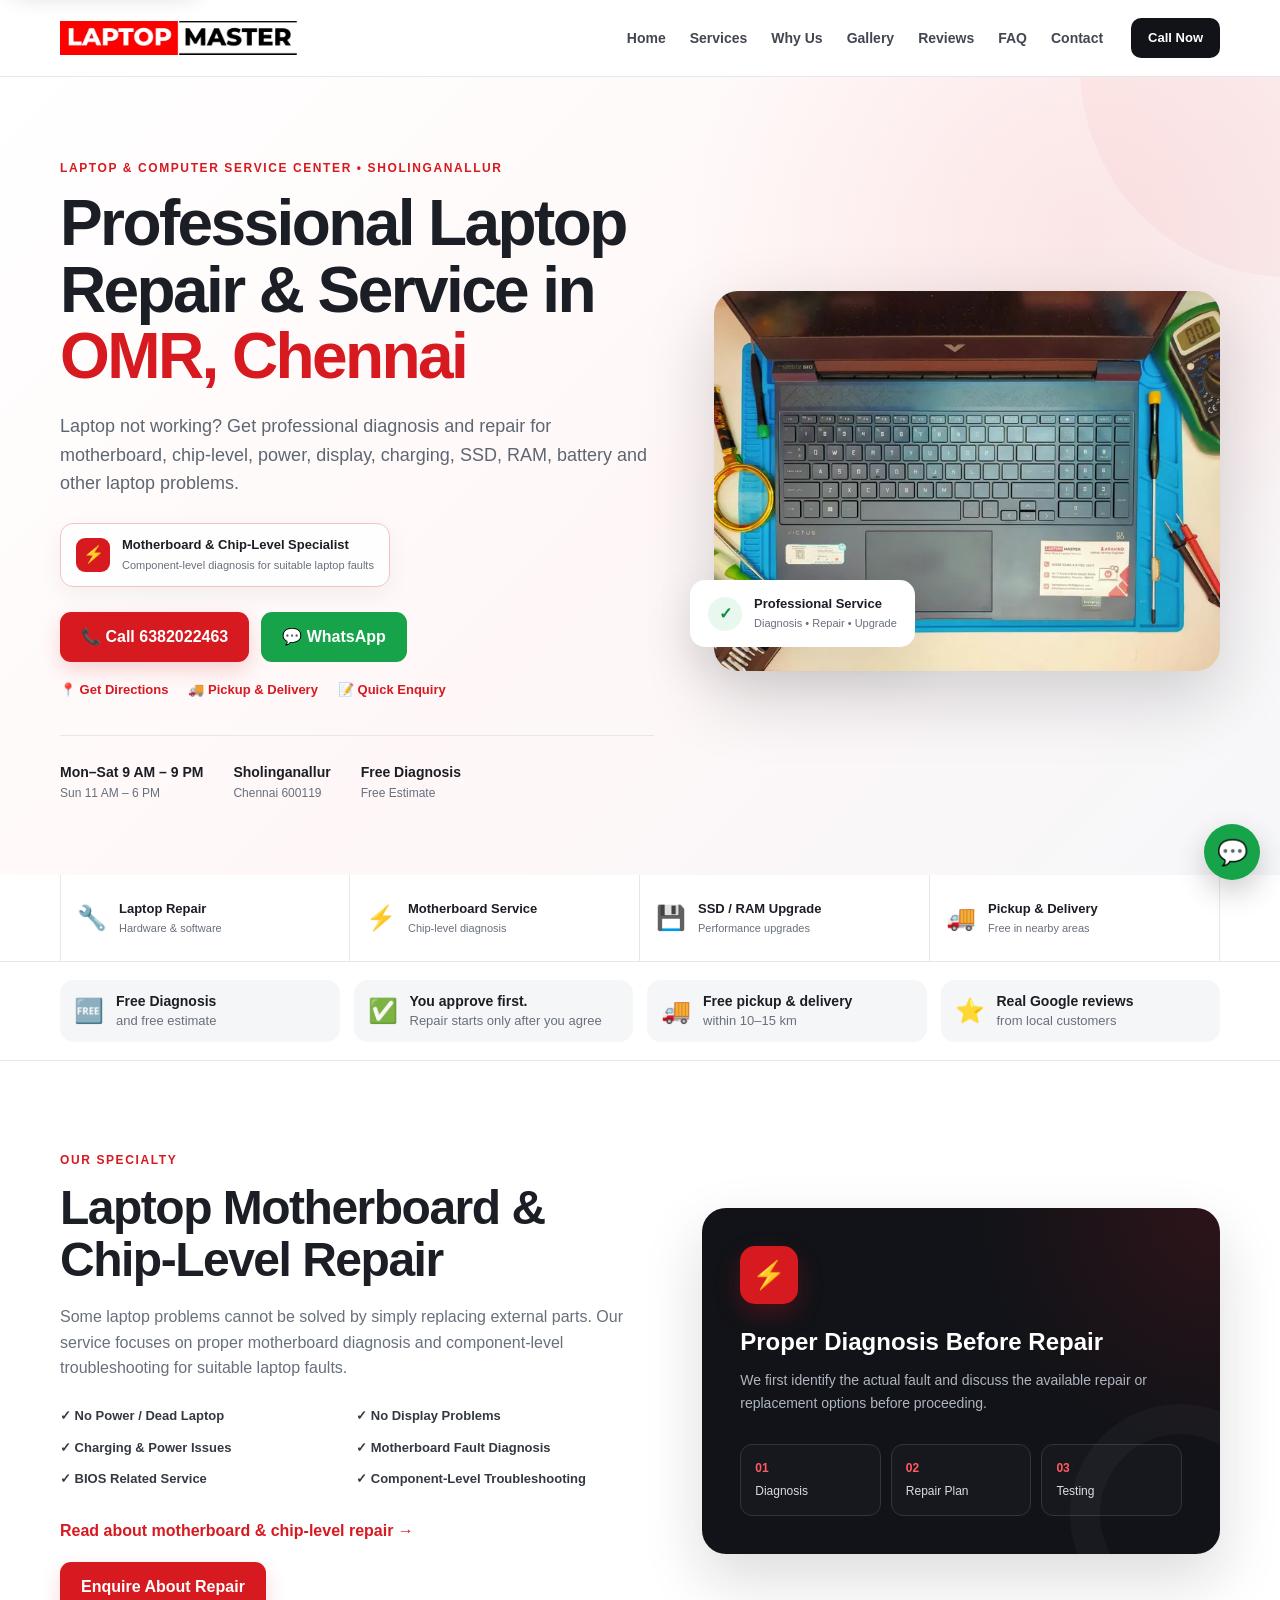
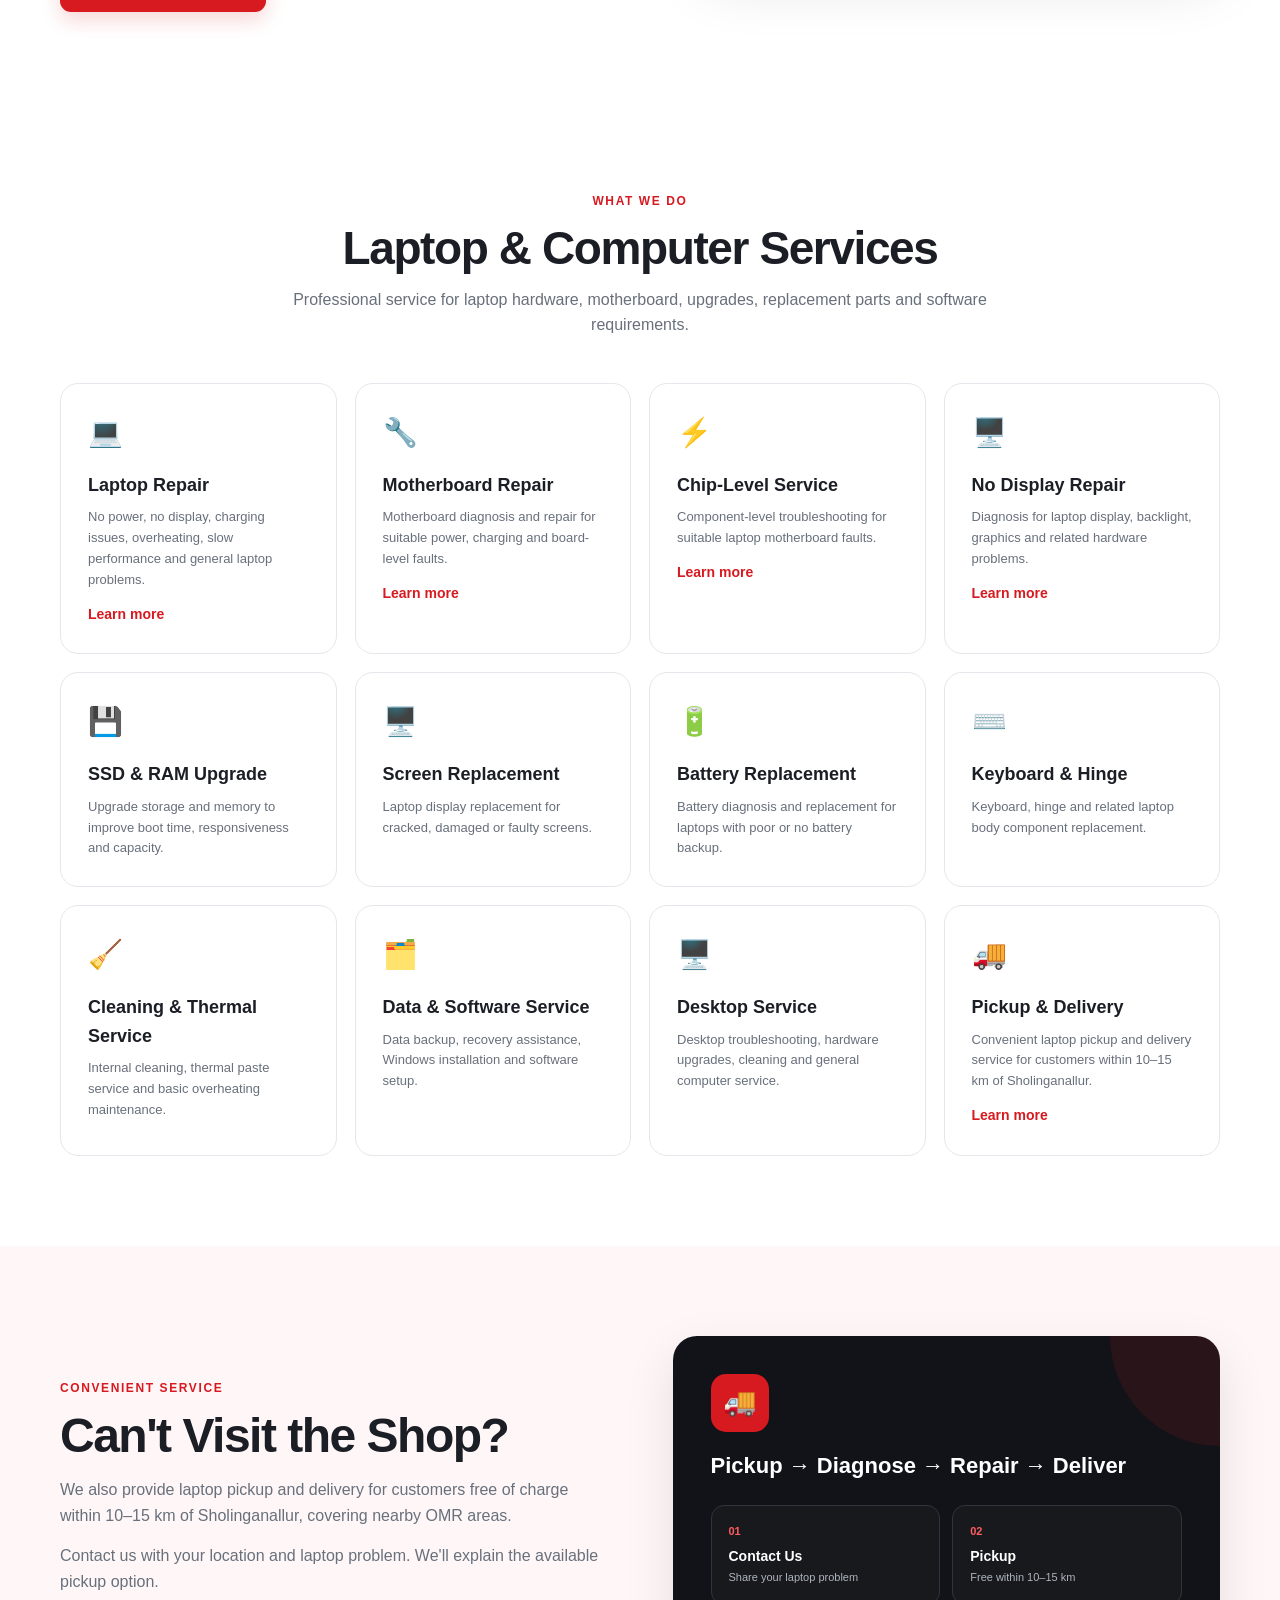
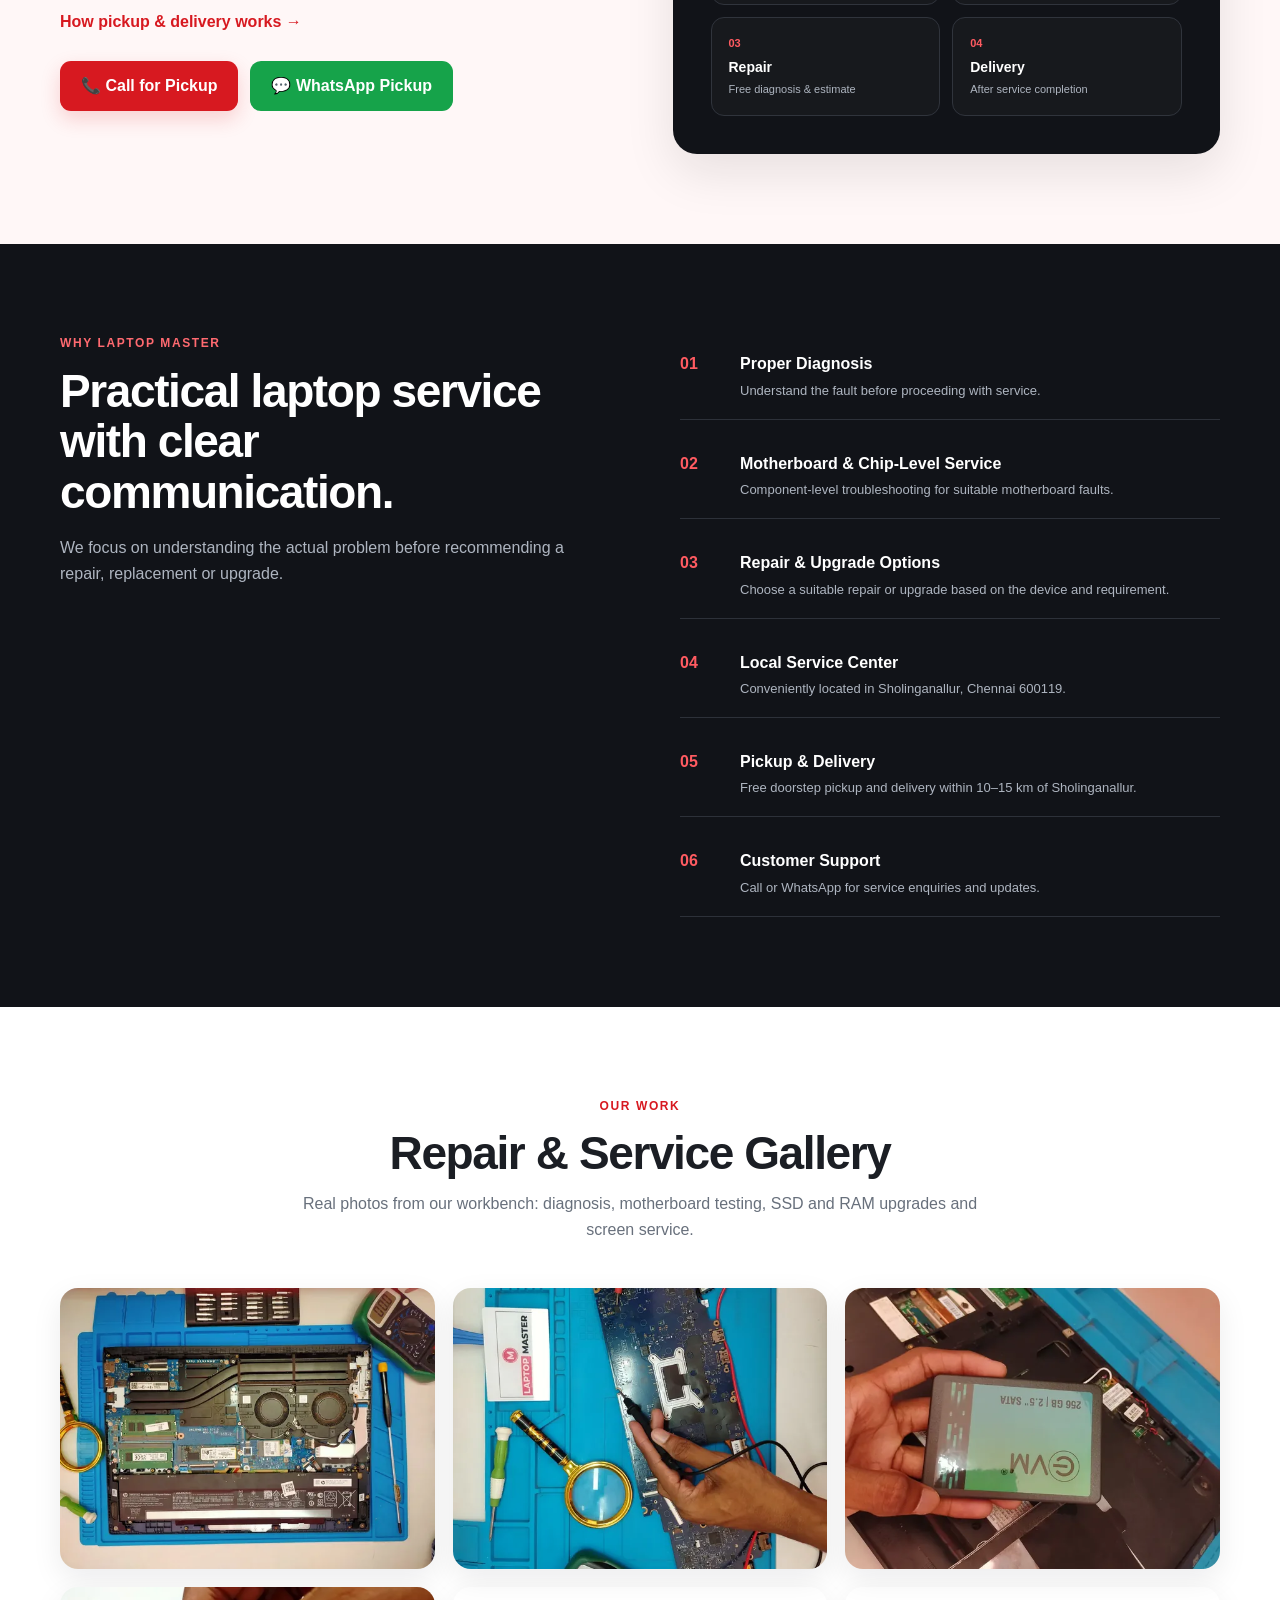
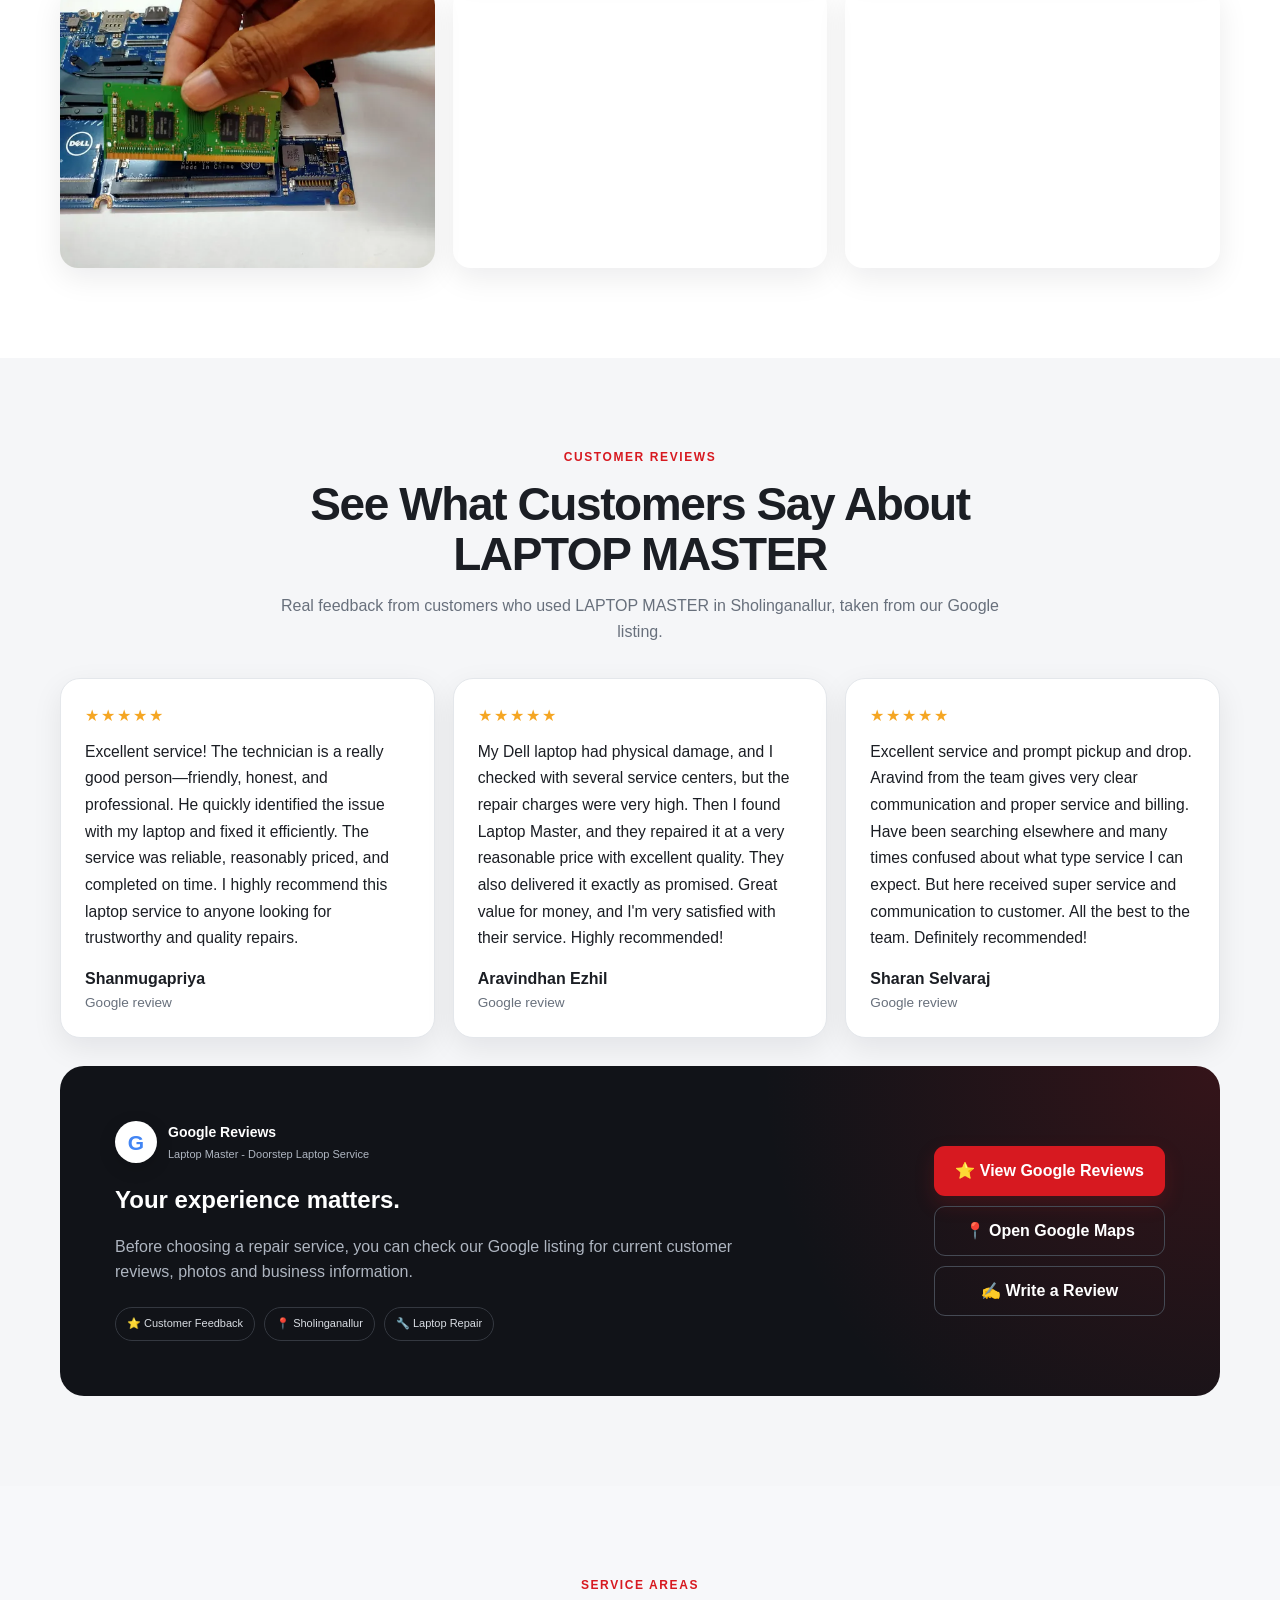
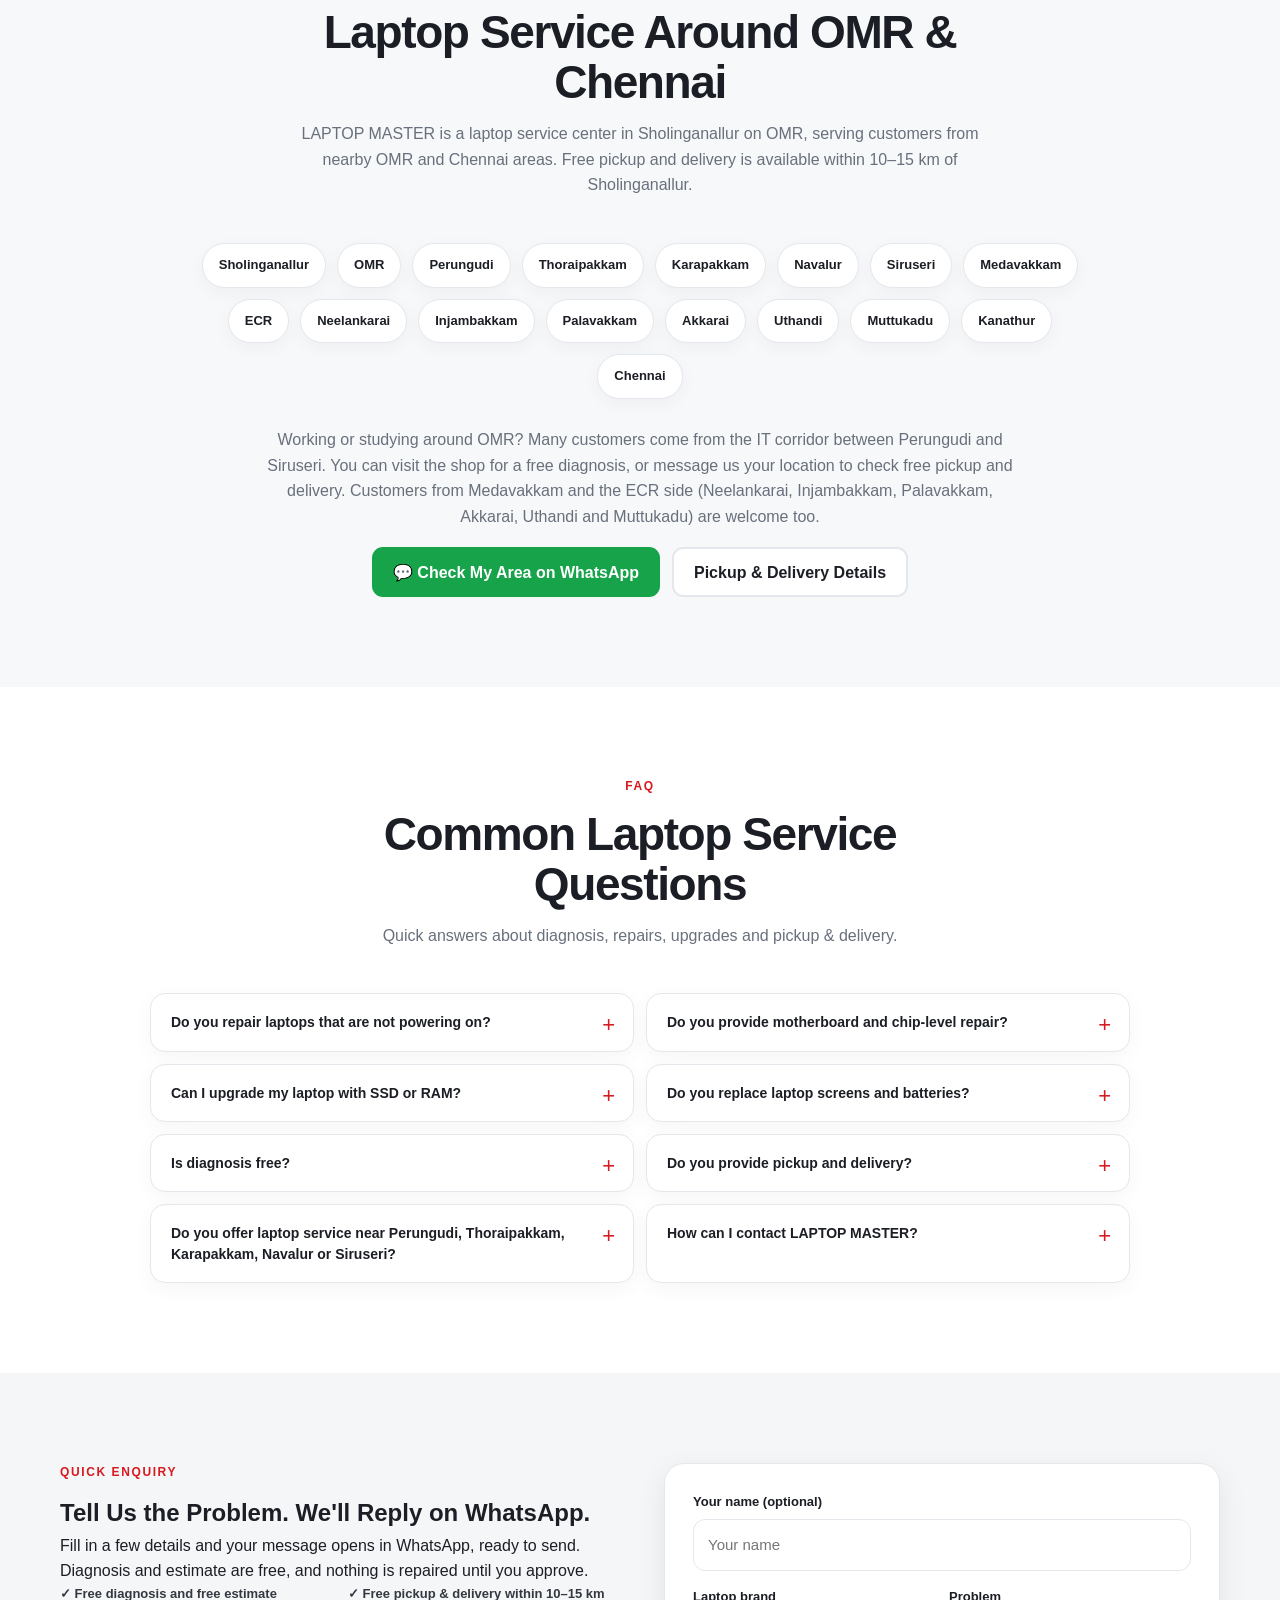
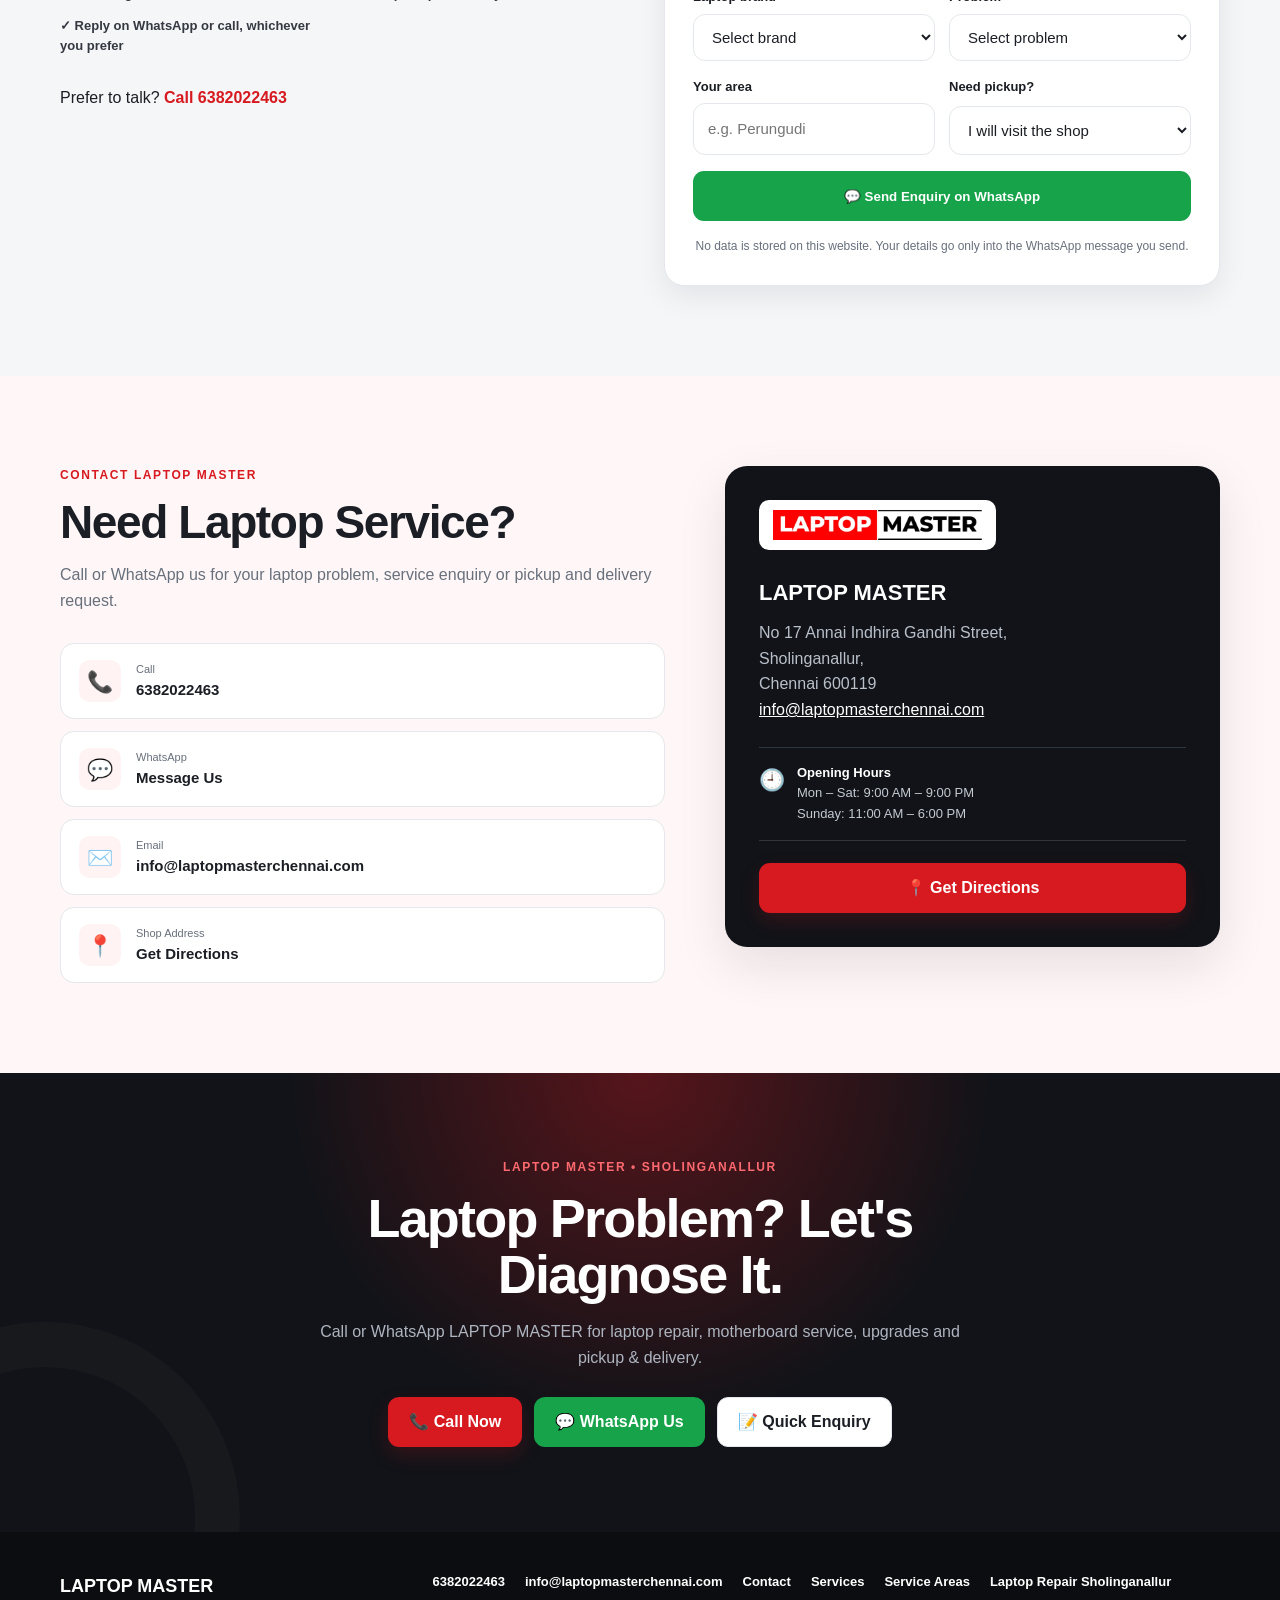
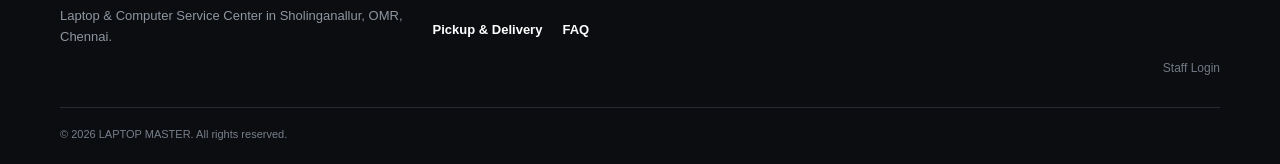
==== commit ed25fd73: "V3.0" ====
--- a/index.html
+++ b/index.html
@@ -37,8 +37,8 @@
   <meta name="twitter:image" content="https://laptopmasterchennai.com/images/og-image.jpg">
 
   <!-- Styles -->
-  <link rel="preload" as="image" href="images/hero-workbench.webp" fetchpriority="high">
-  <link rel="stylesheet" href="style.css?v=2.9.0">
+  <link rel="preload" as="image" href="images/hero-workbench.webp" imagesrcset="images/hero-workbench-sm.webp 700w, images/hero-workbench.webp 1400w" imagesizes="(max-width: 900px) 100vw, 560px" fetchpriority="high">
+  <link rel="stylesheet" href="style.css?v=3.0.0">
 
   <!-- Favicon -->
   <link rel="icon" href="/favicon.ico" sizes="48x48">
@@ -333,7 +333,7 @@
         <div class="hero-visual">
 
           <img
-            src="images/hero-workbench.webp"
+            src="images/hero-workbench.webp" srcset="images/hero-workbench-sm.webp 700w, images/hero-workbench.webp 1400w" sizes="(max-width: 900px) 100vw, 560px"
             alt="Laptop opened on the LAPTOP MASTER repair mat with diagnostic tools in Sholinganallur"
             width="1400"
             height="1050"
@@ -1014,7 +1014,7 @@
         <div class="gallery-grid">
 
           <img
-            src="images/gallery-laptop-internals.webp"
+            src="images/gallery-laptop-internals.webp" srcset="images/gallery-laptop-internals-sm.webp 600w, images/gallery-laptop-internals.webp 1200w" sizes="(max-width: 600px) 100vw, (max-width: 900px) 50vw, 380px"
             width="1200"
             height="900"
             alt="Laptop opened for internal service on the LAPTOP MASTER repair mat"
@@ -1023,7 +1023,7 @@
           >
 
           <img
-            src="images/gallery-motherboard-testing.webp"
+            src="images/gallery-motherboard-testing.webp" srcset="images/gallery-motherboard-testing-sm.webp 600w, images/gallery-motherboard-testing.webp 1200w" sizes="(max-width: 600px) 100vw, (max-width: 900px) 50vw, 380px"
             width="1200"
             height="900"
             alt="Motherboard fault testing with a multimeter and magnifier at LAPTOP MASTER"
@@ -1032,7 +1032,7 @@
           >
 
           <img
-            src="images/gallery-ssd-upgrade.webp"
+            src="images/gallery-ssd-upgrade.webp" srcset="images/gallery-ssd-upgrade-sm.webp 600w, images/gallery-ssd-upgrade.webp 1200w" sizes="(max-width: 600px) 100vw, (max-width: 900px) 50vw, 380px"
             width="1200"
             height="900"
             alt="Installing a 2.5 inch SATA SSD upgrade in a laptop"
@@ -1041,7 +1041,7 @@
           >
 
           <img
-            src="images/gallery-ram-upgrade.webp"
+            src="images/gallery-ram-upgrade.webp" srcset="images/gallery-ram-upgrade-sm.webp 600w, images/gallery-ram-upgrade.webp 1200w" sizes="(max-width: 600px) 100vw, (max-width: 900px) 50vw, 380px"
             width="1200"
             height="900"
             alt="Laptop RAM upgrade being fitted by a LAPTOP MASTER technician"
@@ -1050,7 +1050,7 @@
           >
 
           <img
-            src="images/gallery-screen-service.webp"
+            src="images/gallery-screen-service.webp" srcset="images/gallery-screen-service-sm.webp 600w, images/gallery-screen-service.webp 1200w" sizes="(max-width: 600px) 100vw, (max-width: 900px) 50vw, 380px"
             width="1200"
             height="900"
             alt="Laptop display panel removed for screen replacement service"
@@ -1059,7 +1059,7 @@
           >
 
           <img
-            src="images/gallery-chip-level-probe.webp"
+            src="images/gallery-chip-level-probe.webp" srcset="images/gallery-chip-level-probe-sm.webp 600w, images/gallery-chip-level-probe.webp 1200w" sizes="(max-width: 600px) 100vw, (max-width: 900px) 50vw, 380px"
             width="1200"
             height="900"
             alt="Chip-level diagnosis on a laptop motherboard with a test probe"
@@ -1687,7 +1687,7 @@
 
   <!-- JavaScript -->
 
-  <script src="script.js?v=2.9.0"></script>
+  <script src="script.js?v=3.0.0"></script>
 
 </body>
 
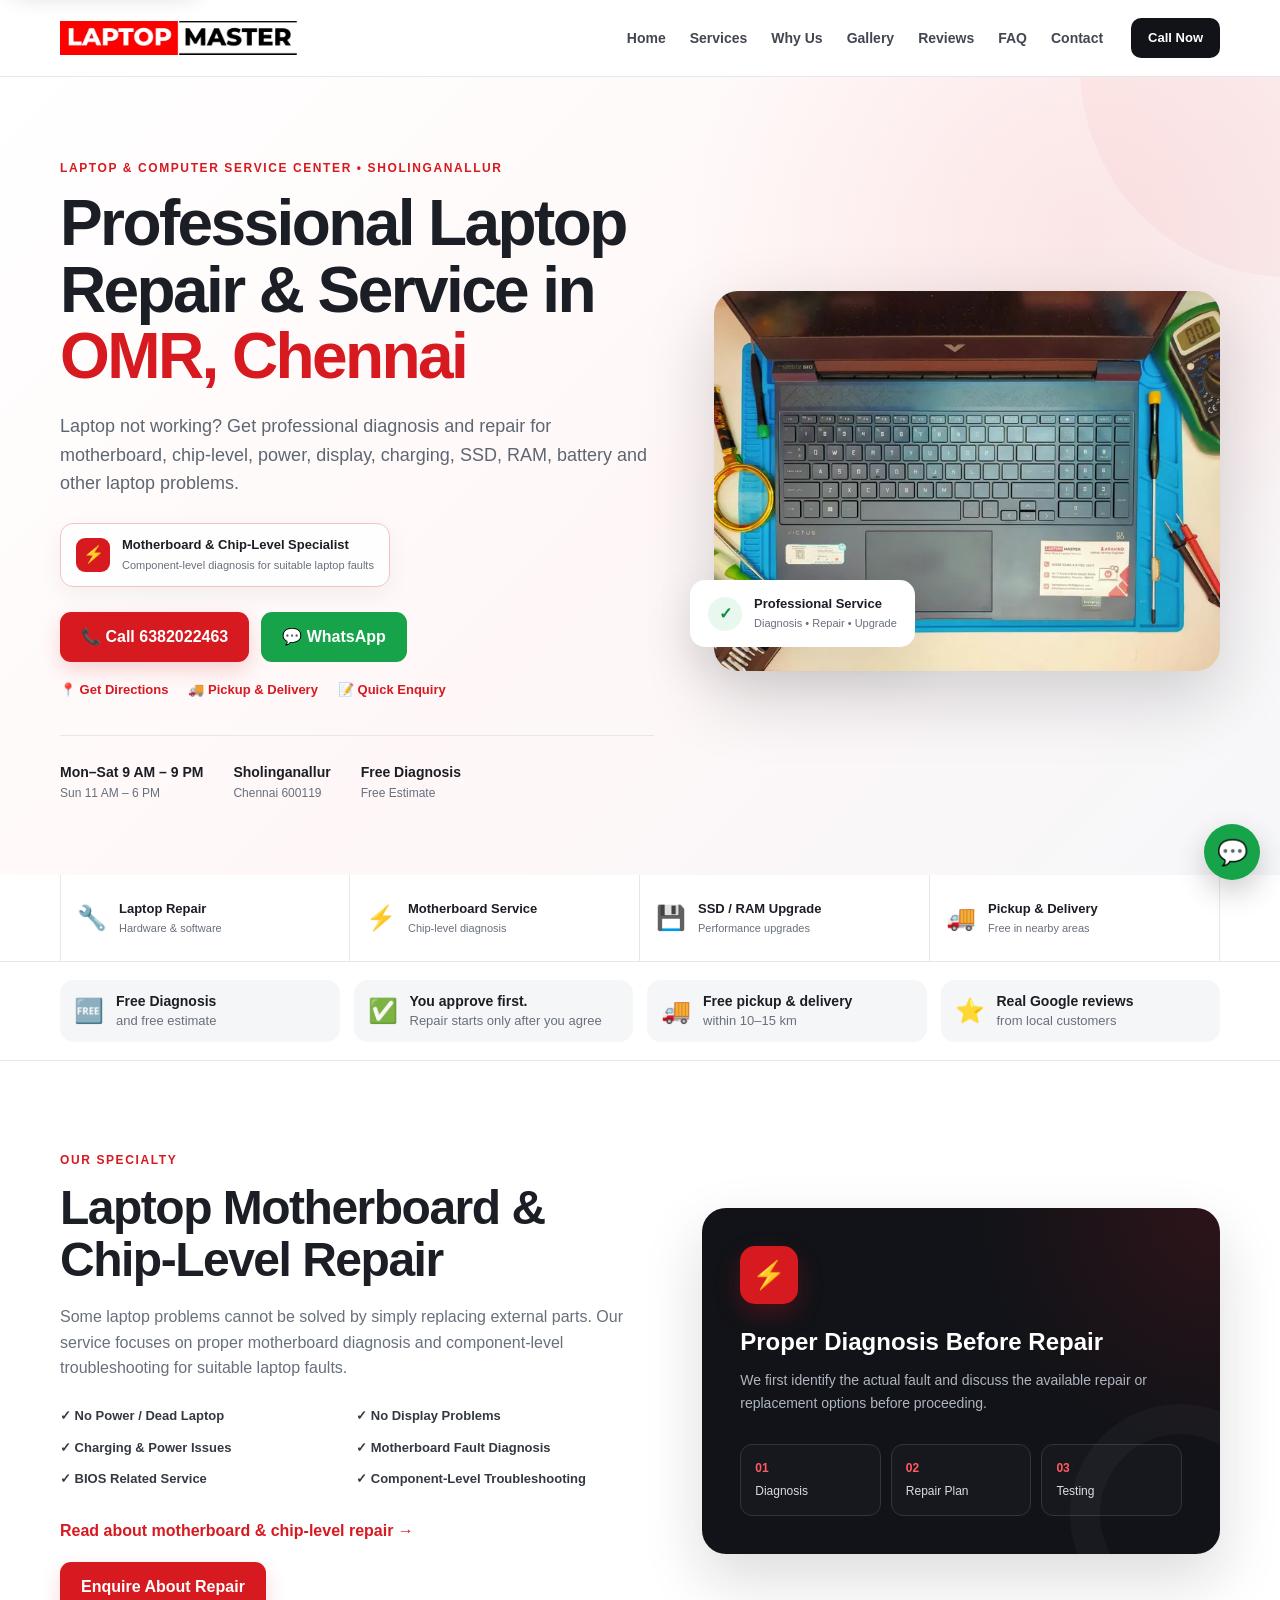
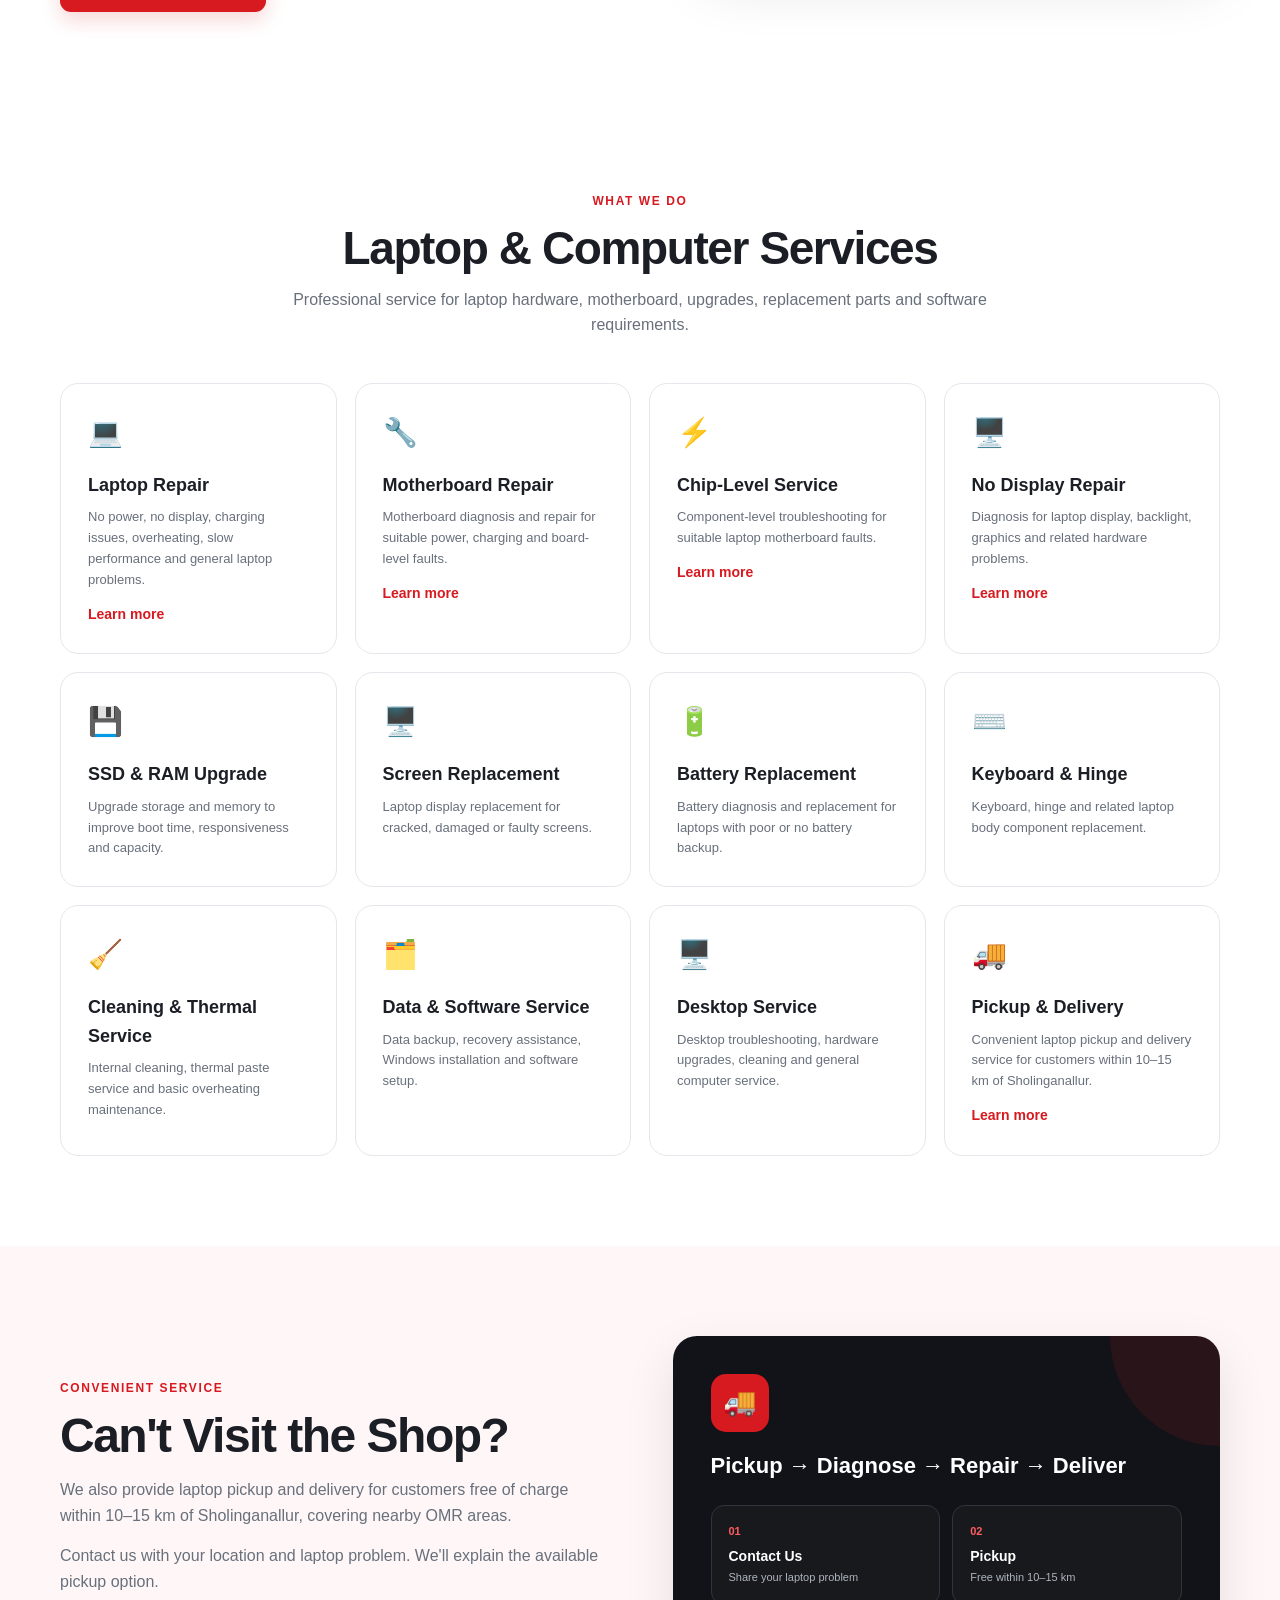
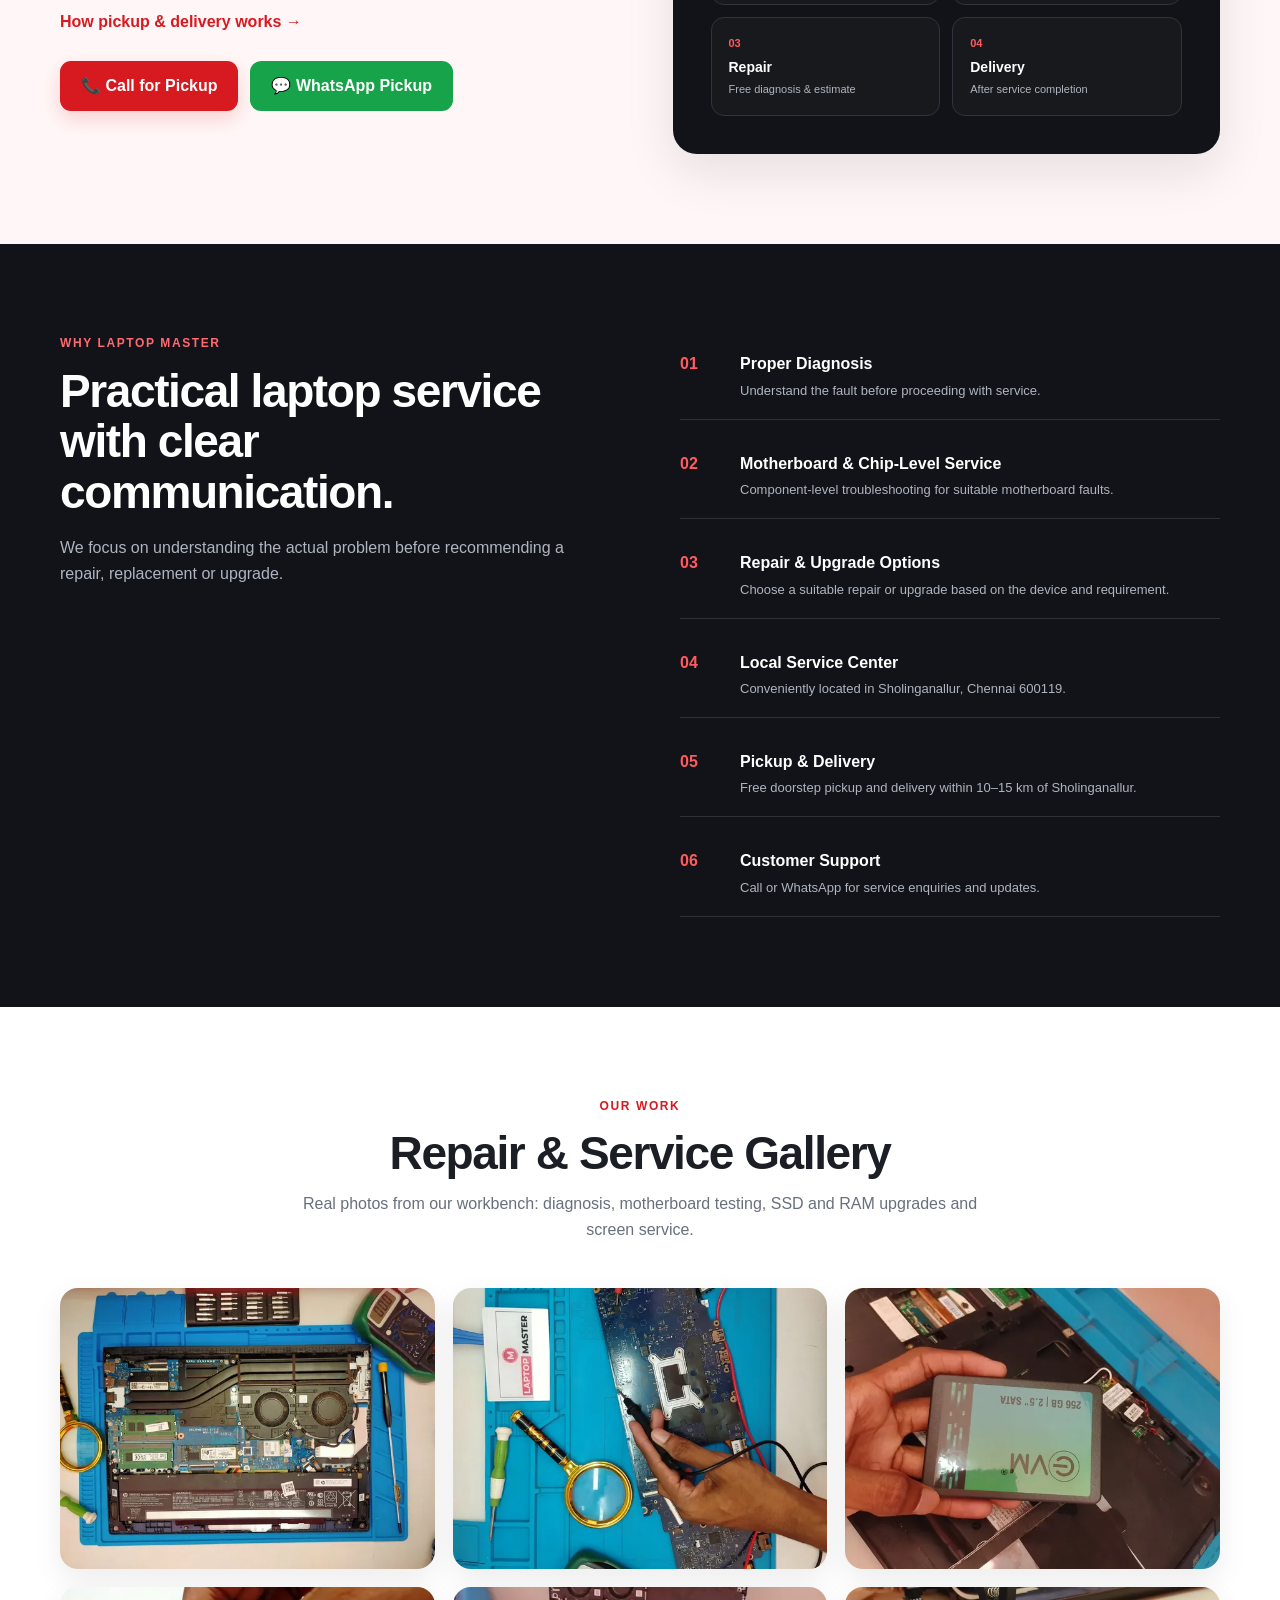
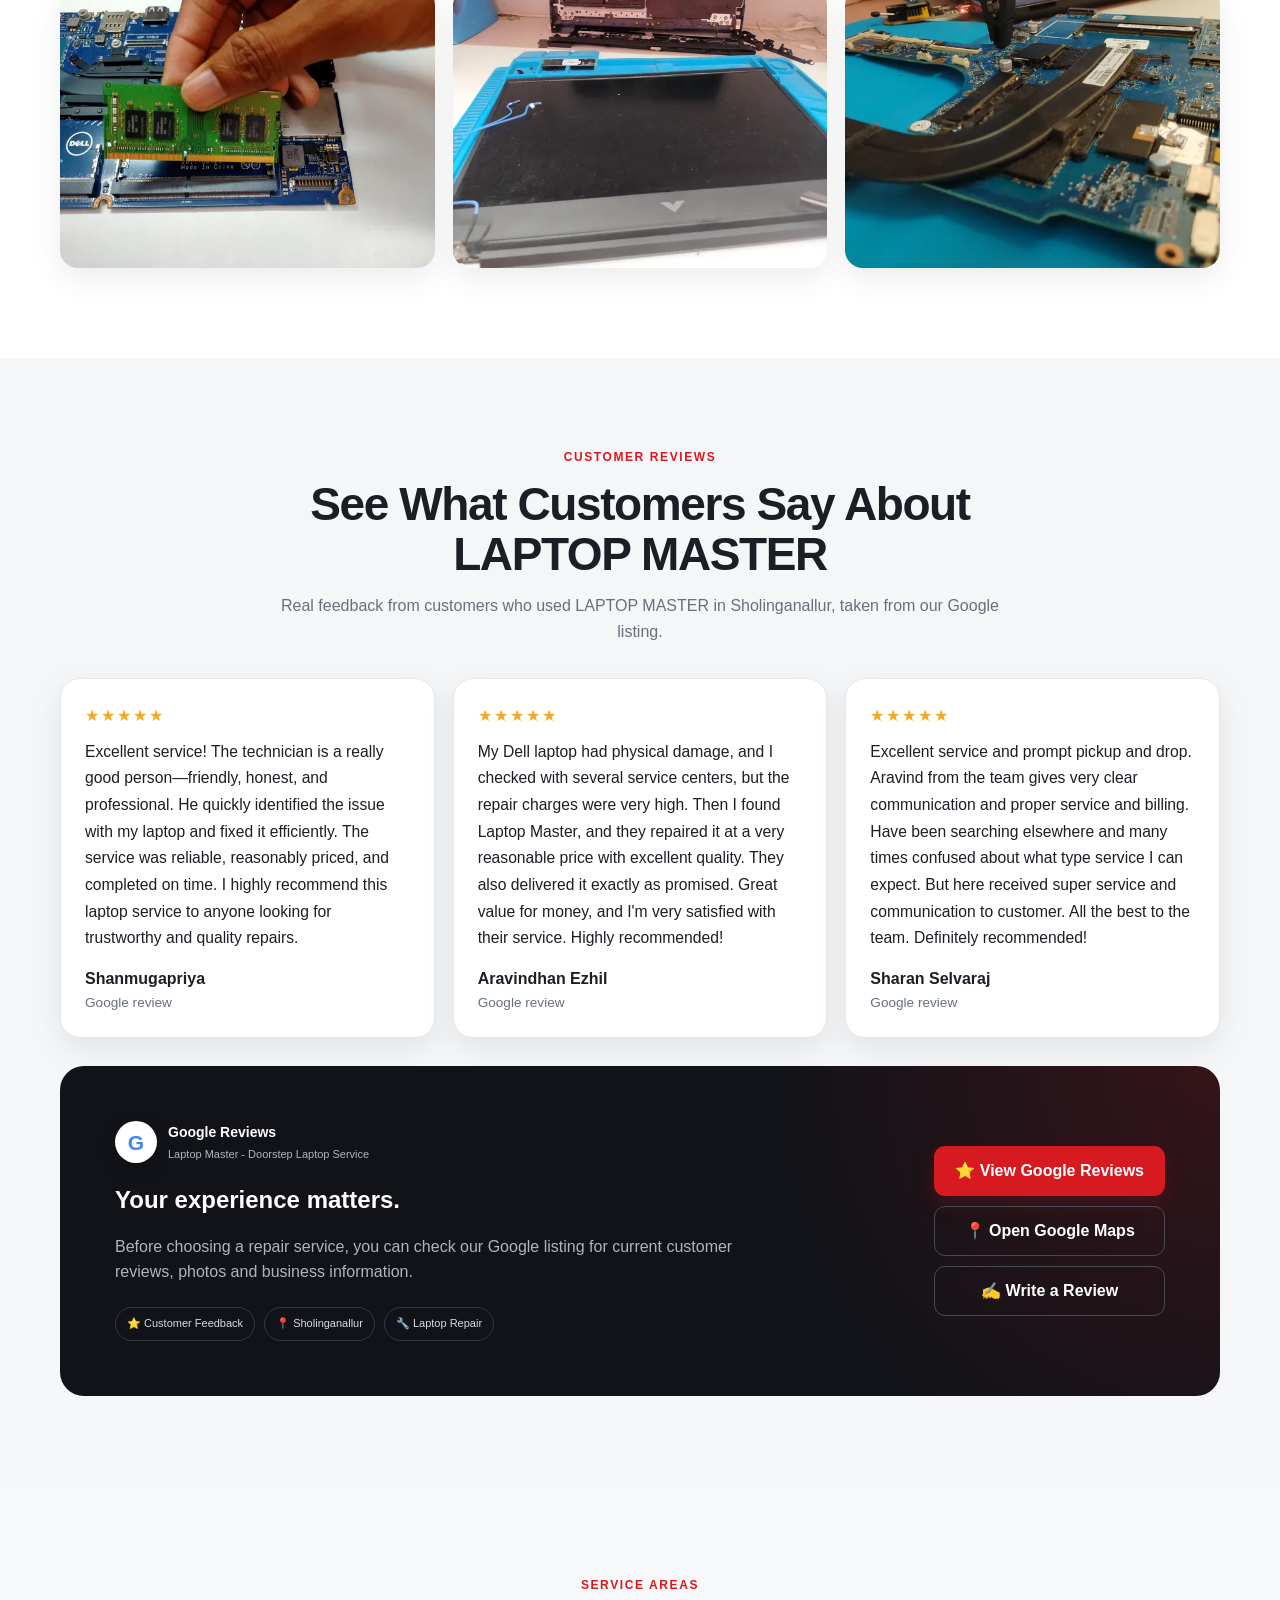
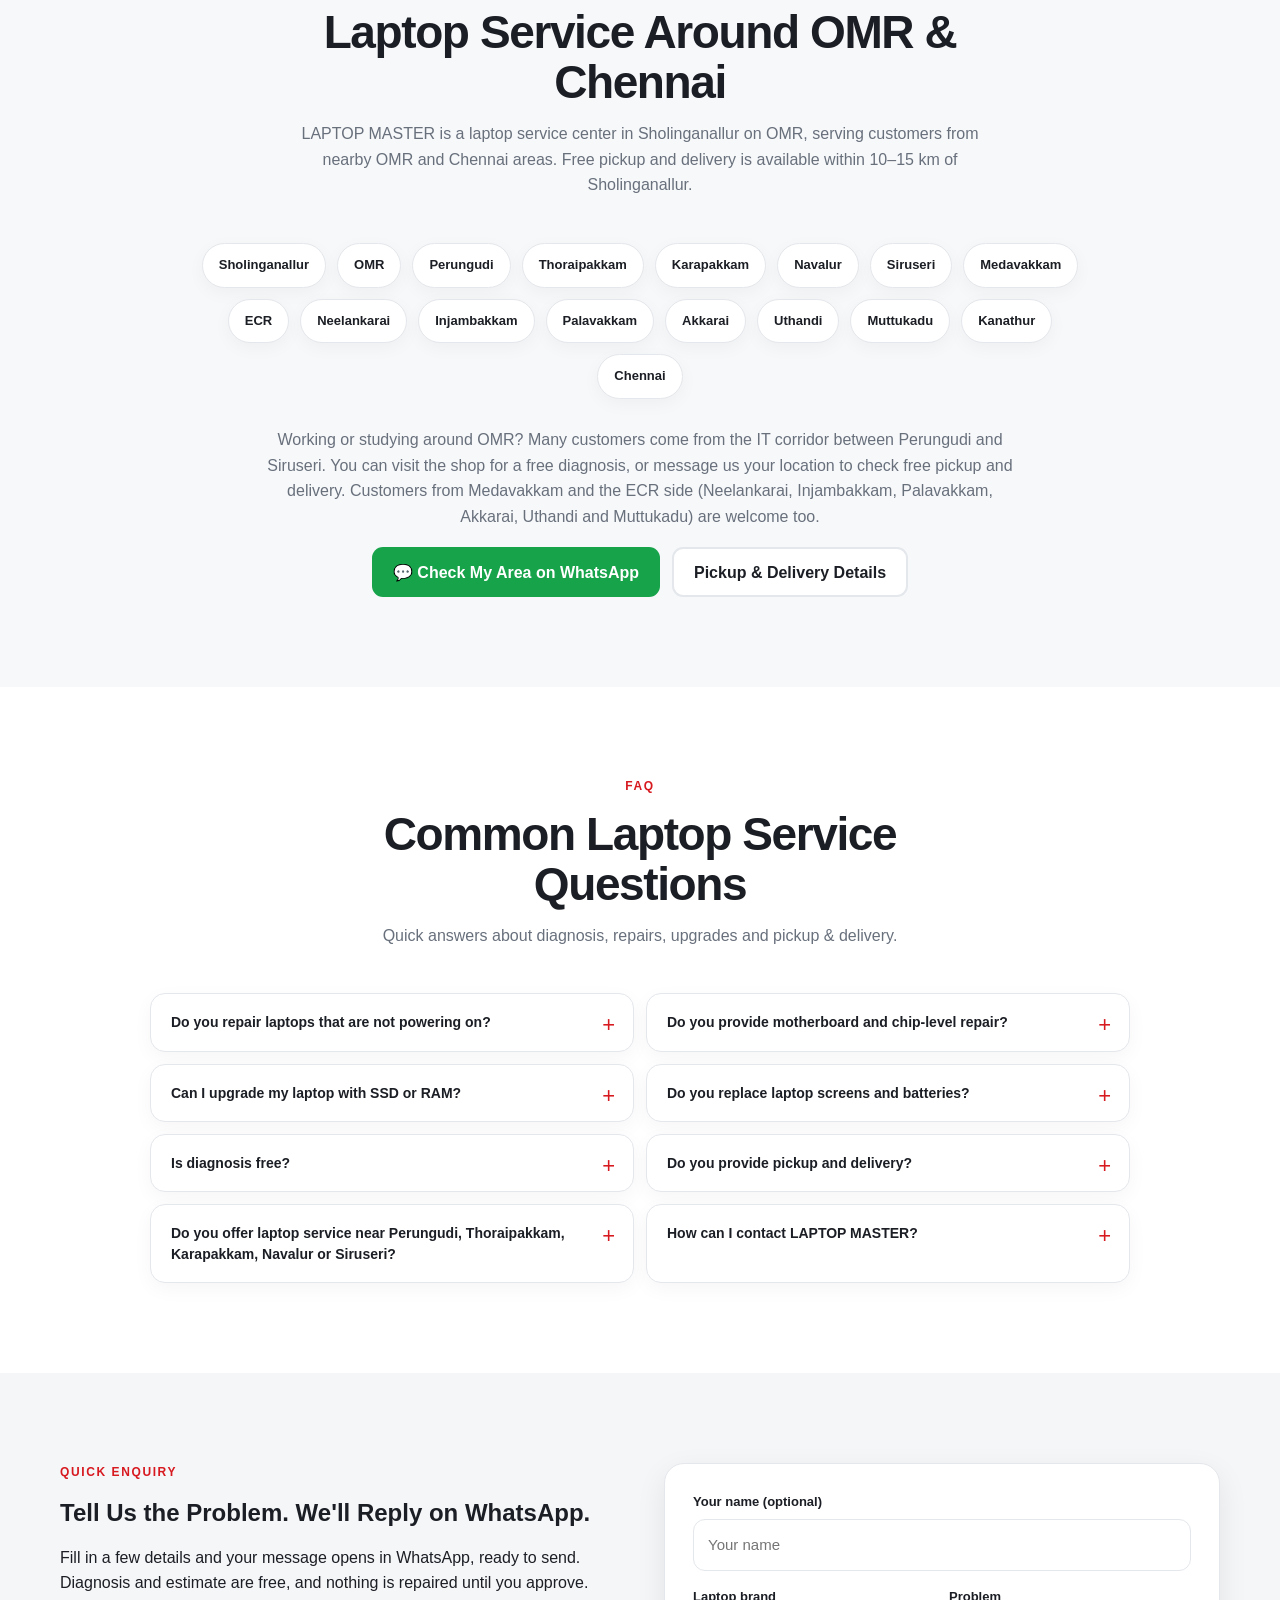
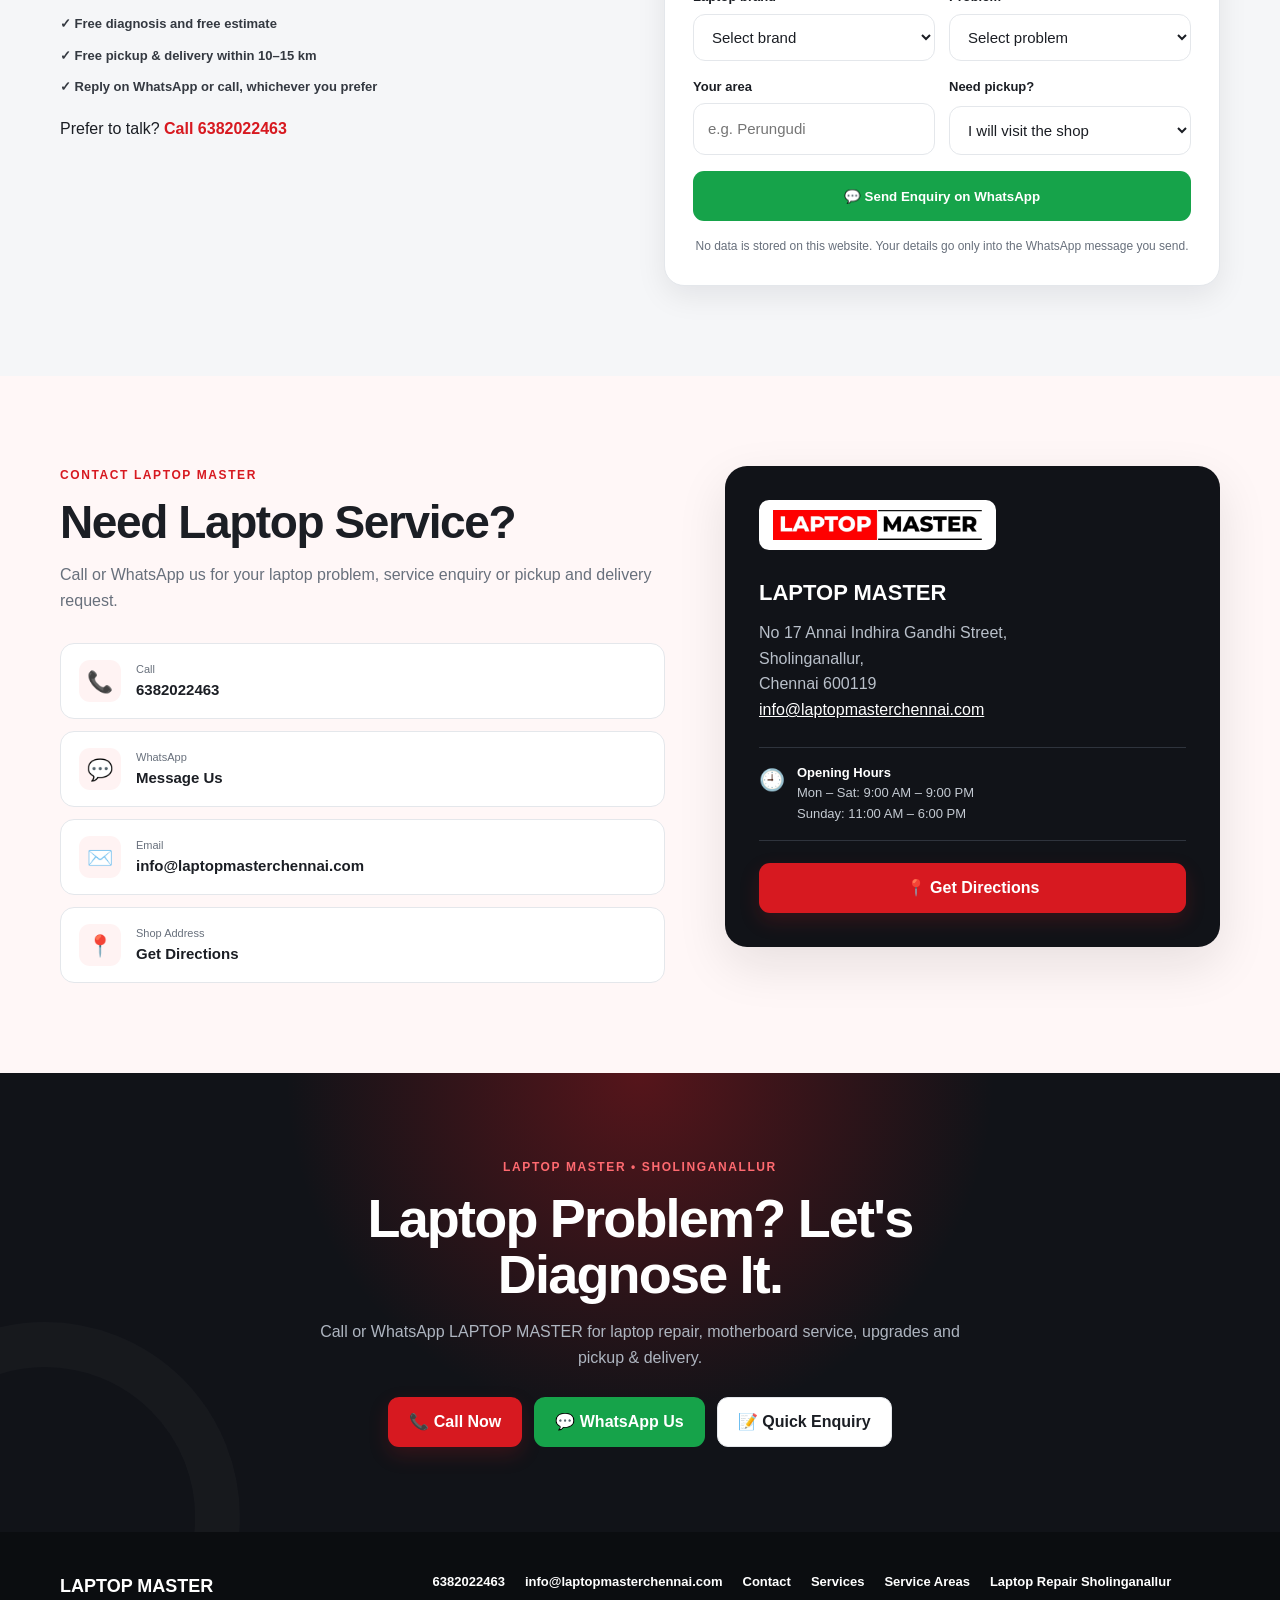
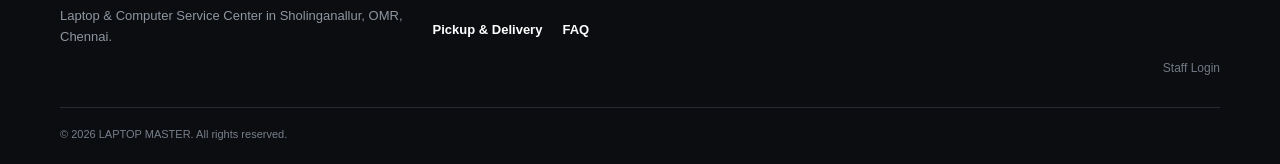
==== commit 62a3a64b: "FinalV3.1" ====
--- a/index.html
+++ b/index.html
@@ -38,7 +38,7 @@
 
   <!-- Styles -->
   <link rel="preload" as="image" href="images/hero-workbench.webp" imagesrcset="images/hero-workbench-sm.webp 700w, images/hero-workbench.webp 1400w" imagesizes="(max-width: 900px) 100vw, 560px" fetchpriority="high">
-  <link rel="stylesheet" href="style.css?v=3.0.0">
+  <link rel="stylesheet" href="style.css?v=3.1.0">
 
   <!-- Favicon -->
   <link rel="icon" href="/favicon.ico" sizes="48x48">
@@ -1687,7 +1687,7 @@
 
   <!-- JavaScript -->
 
-  <script src="script.js?v=3.0.0"></script>
+  <script src="script.js?v=3.1.0"></script>
 
 </body>
 
--- a/style.css
+++ b/style.css
@@ -2702,3 +2702,7 @@
   .enquiry-form { padding: 20px; }
   .enquiry-form .field-row { grid-template-columns: 1fr; }
 }
+
+/* V3.1 - enquiry checklist: single column */
+.enquiry-section .check-list { grid-template-columns: 1fr; margin: 18px 0 0; }
+.enquiry-section h2 { margin-bottom: 12px; }
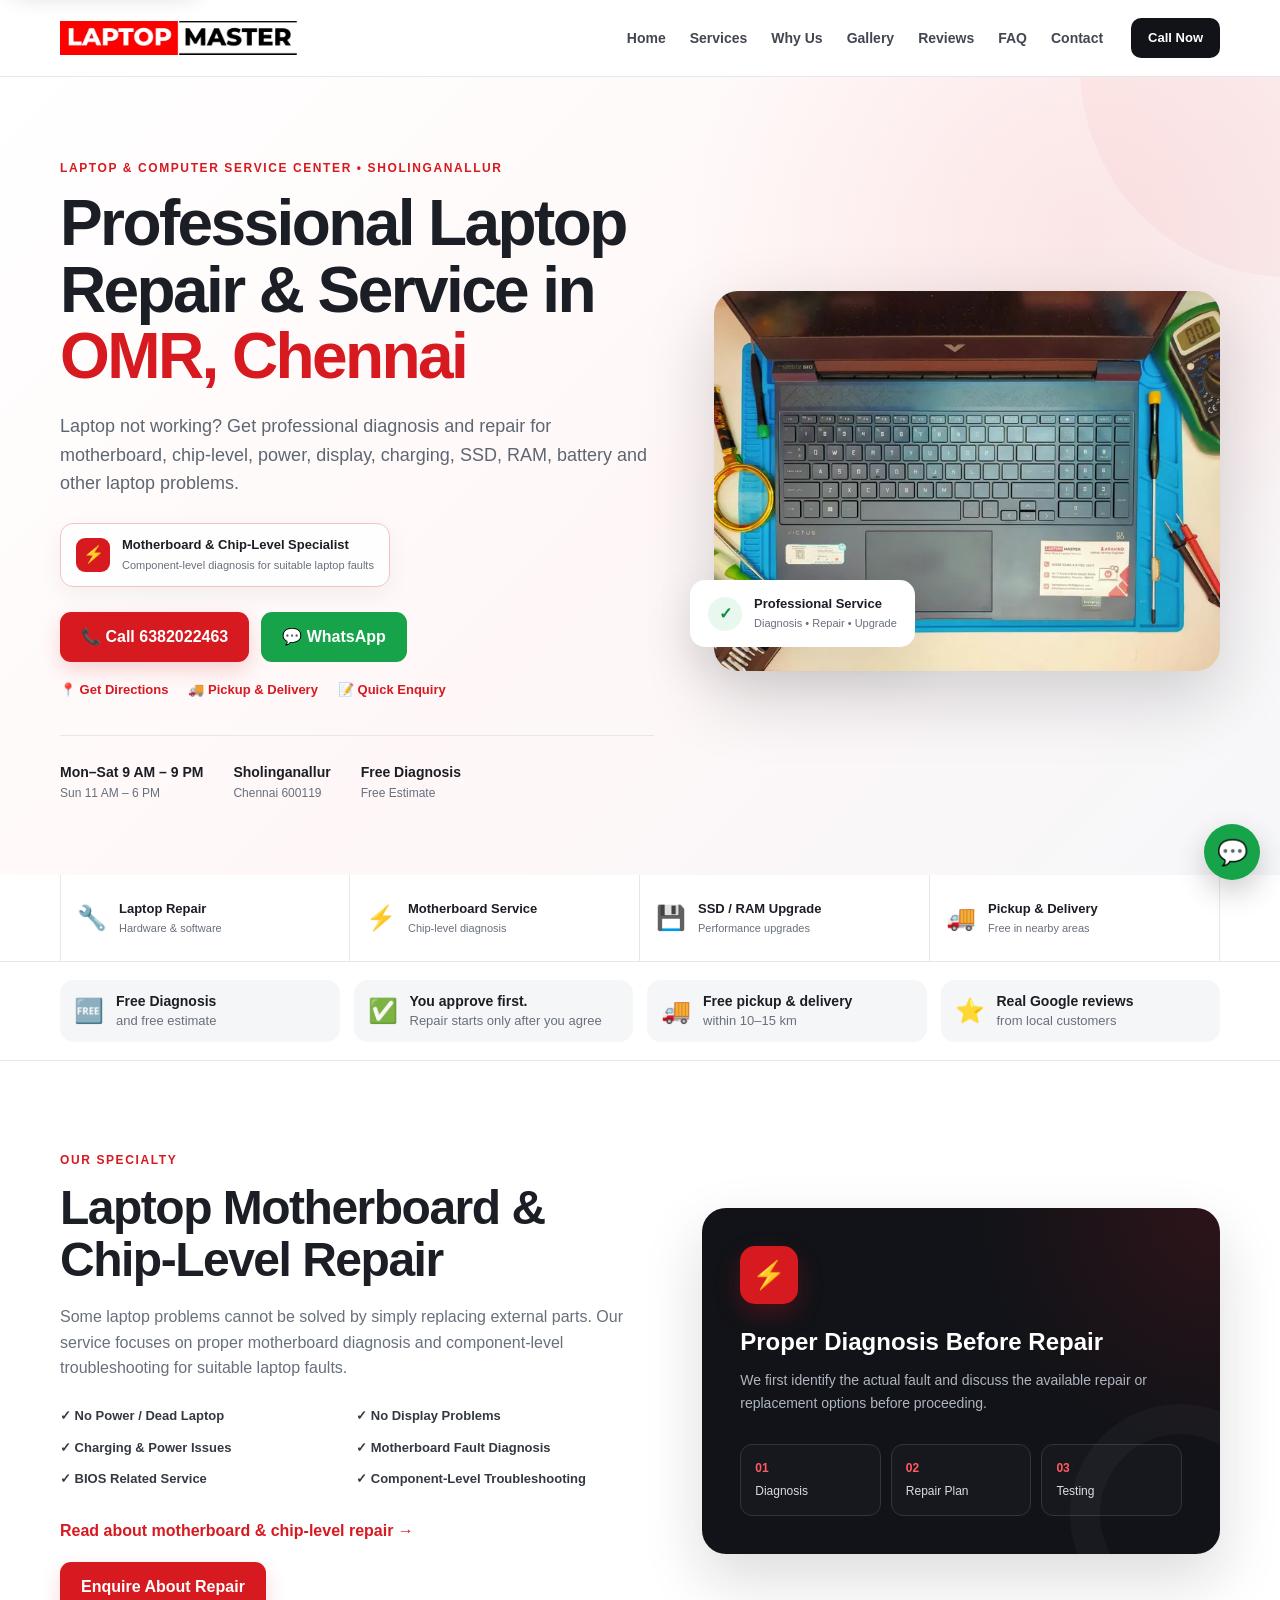
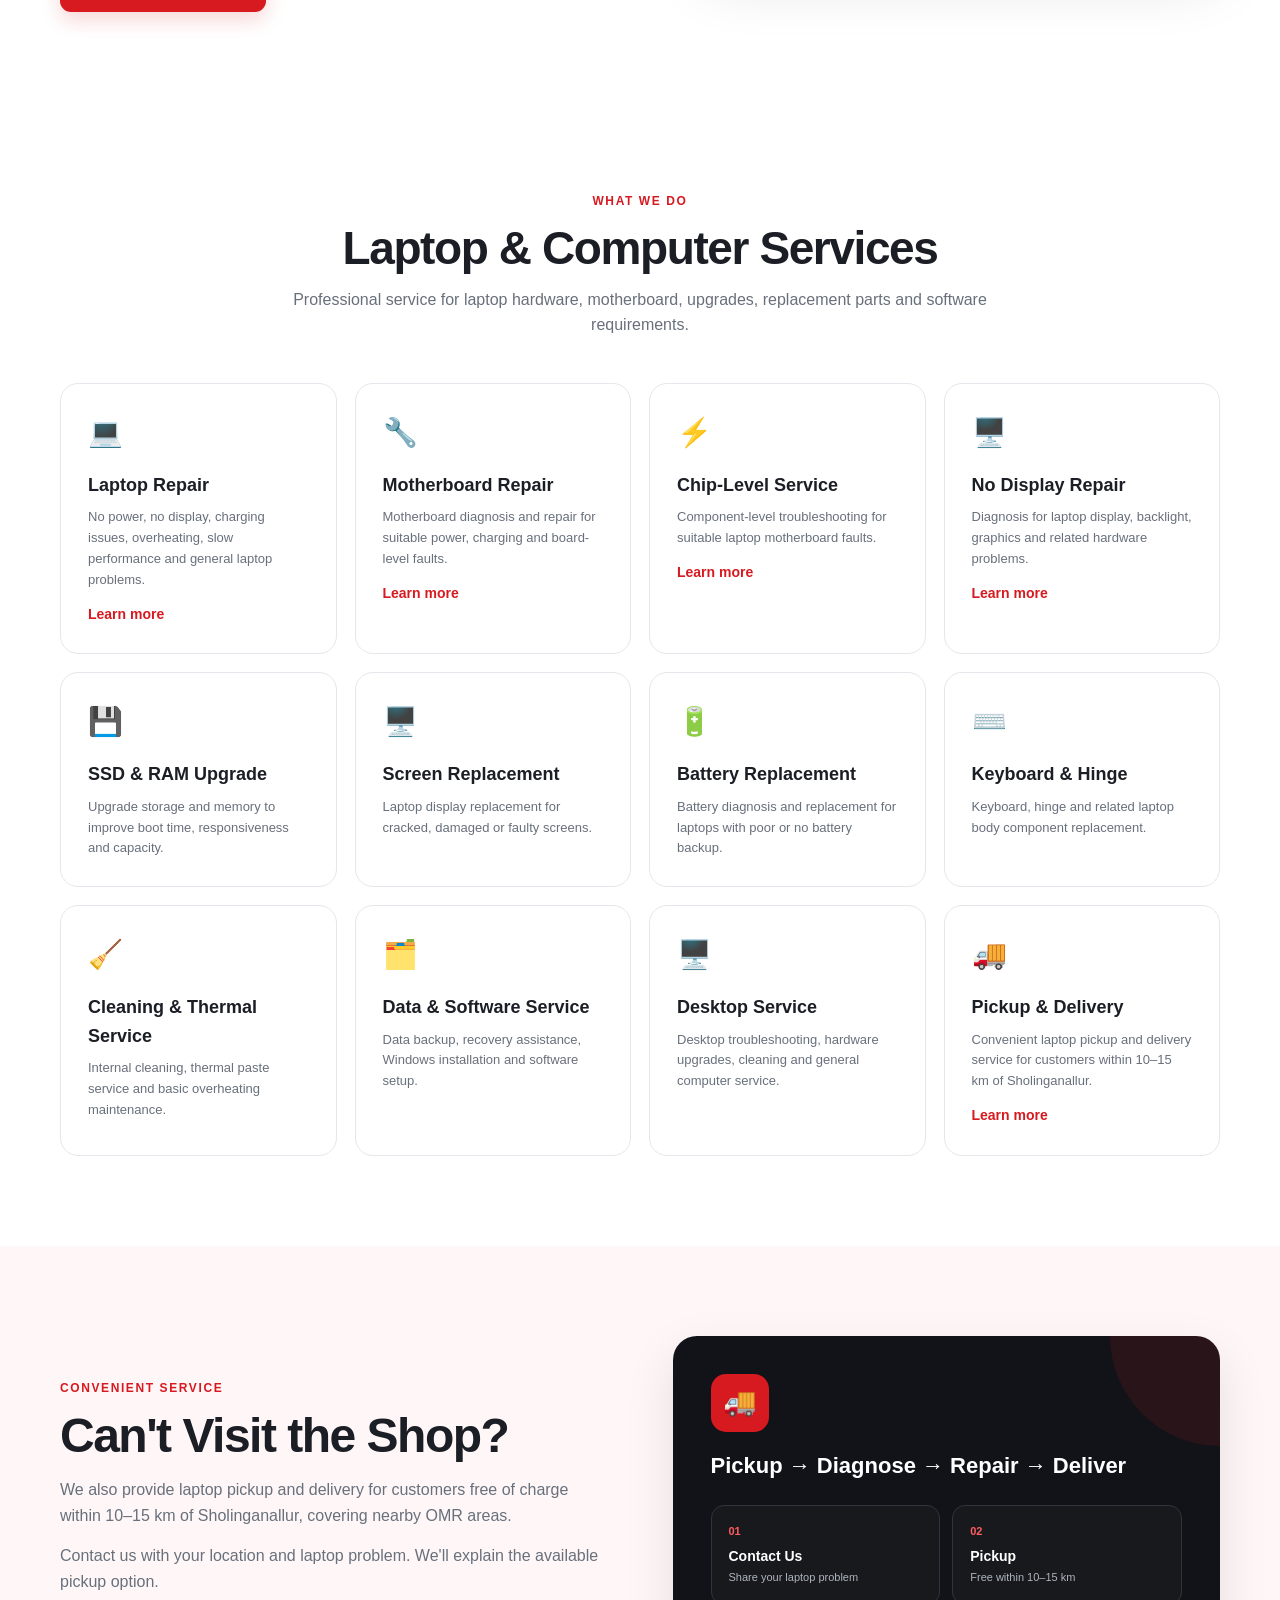
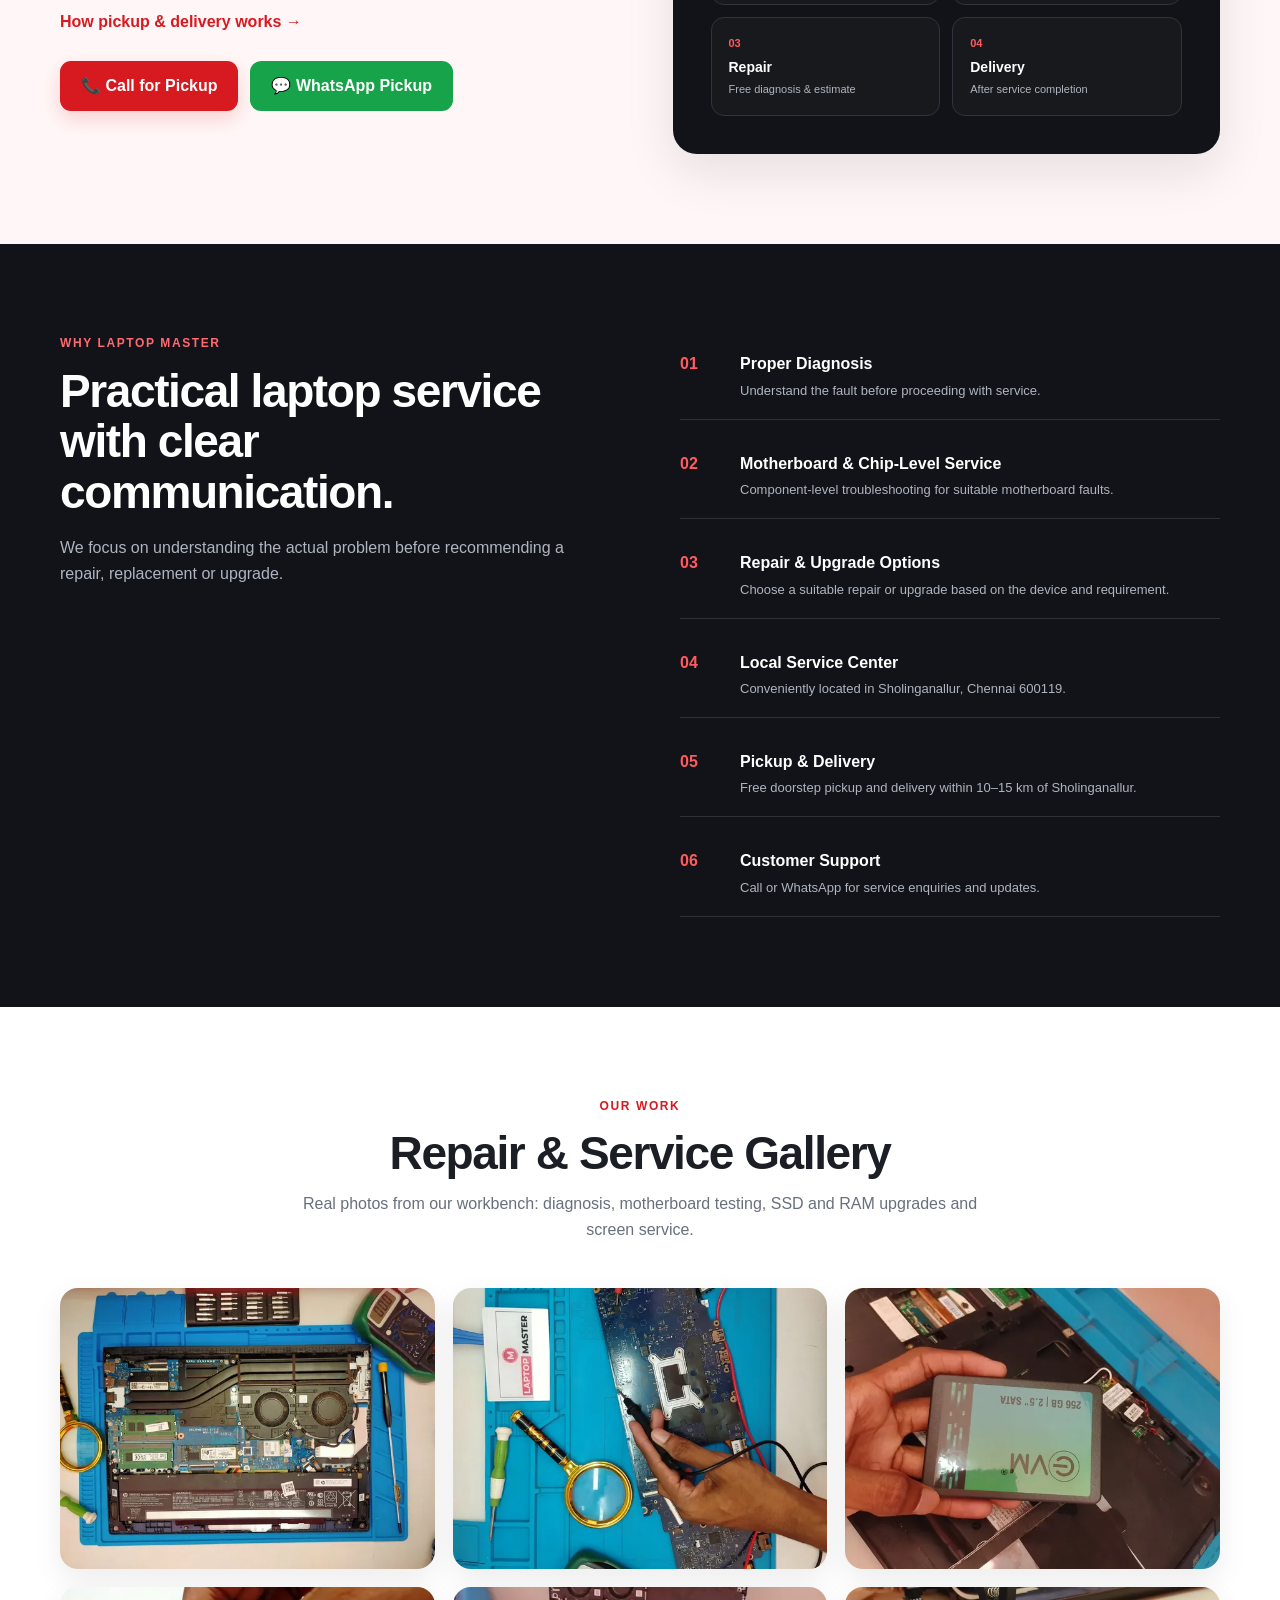
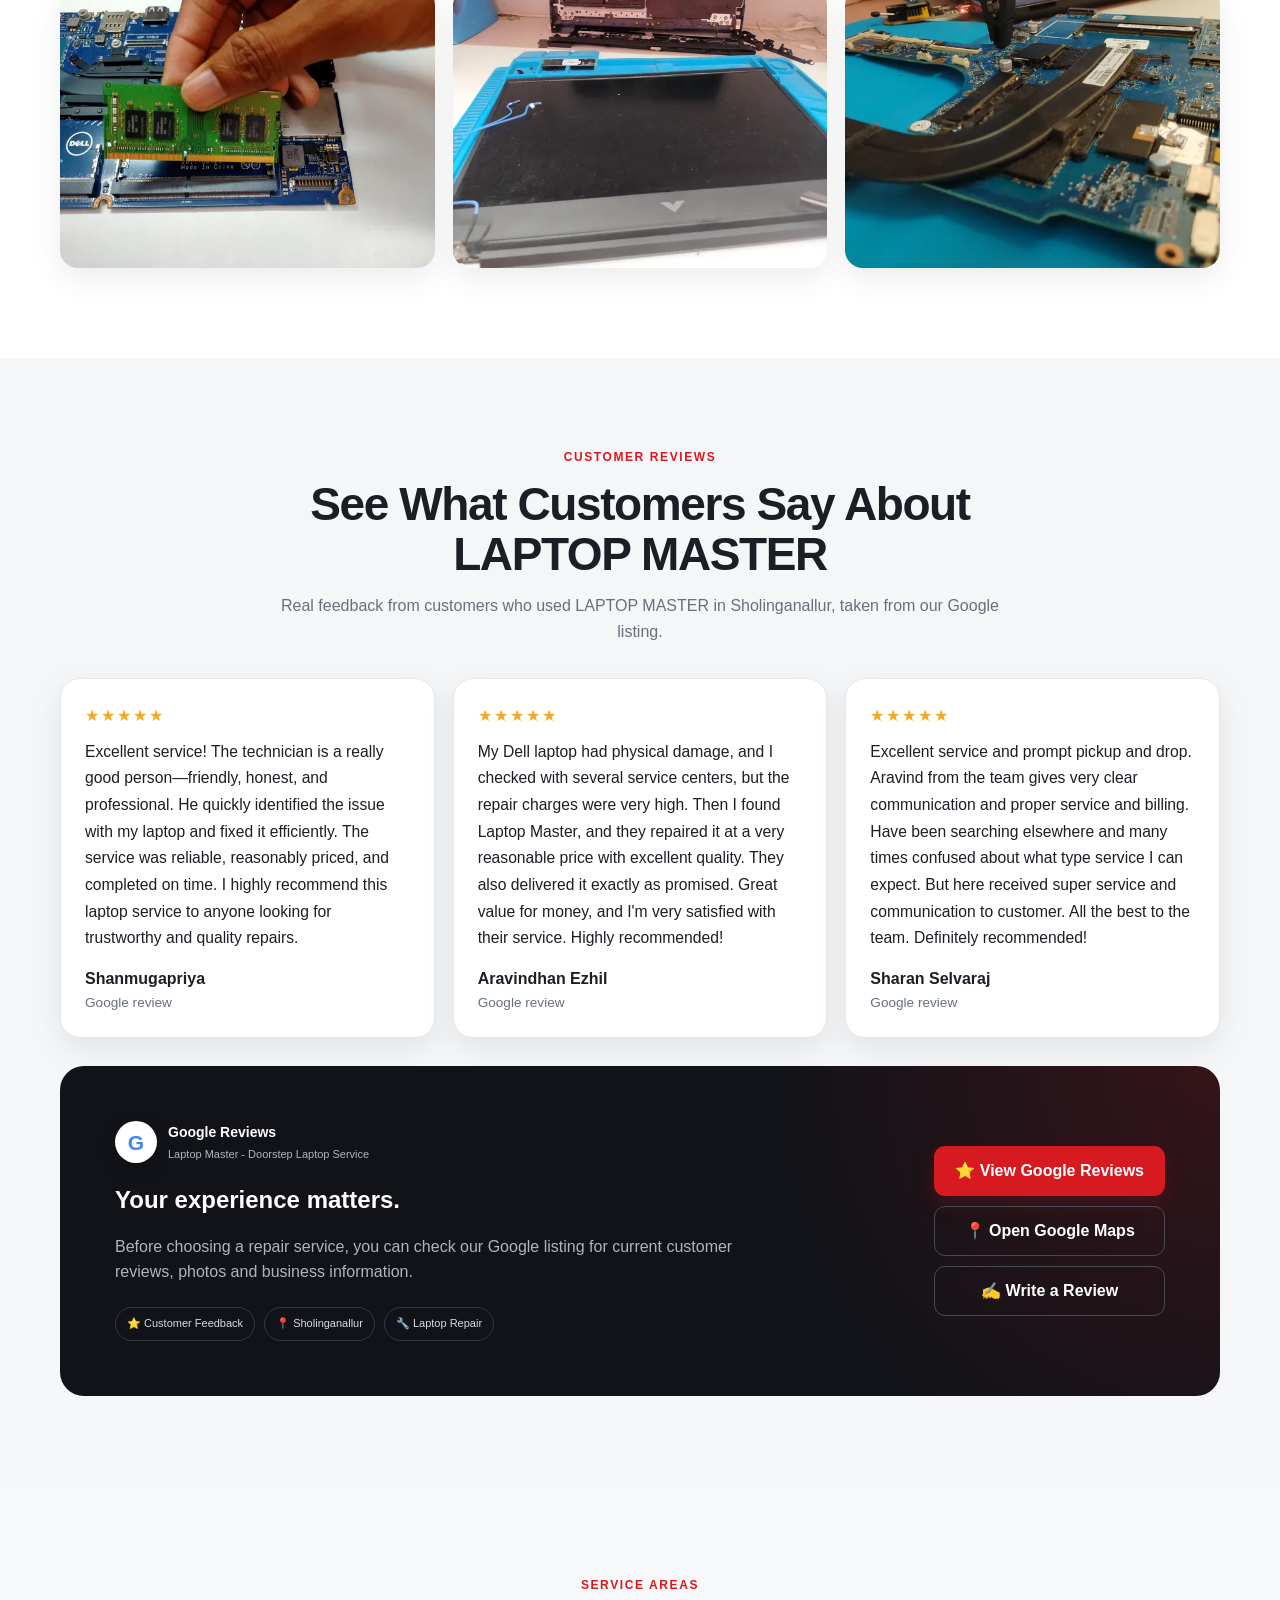
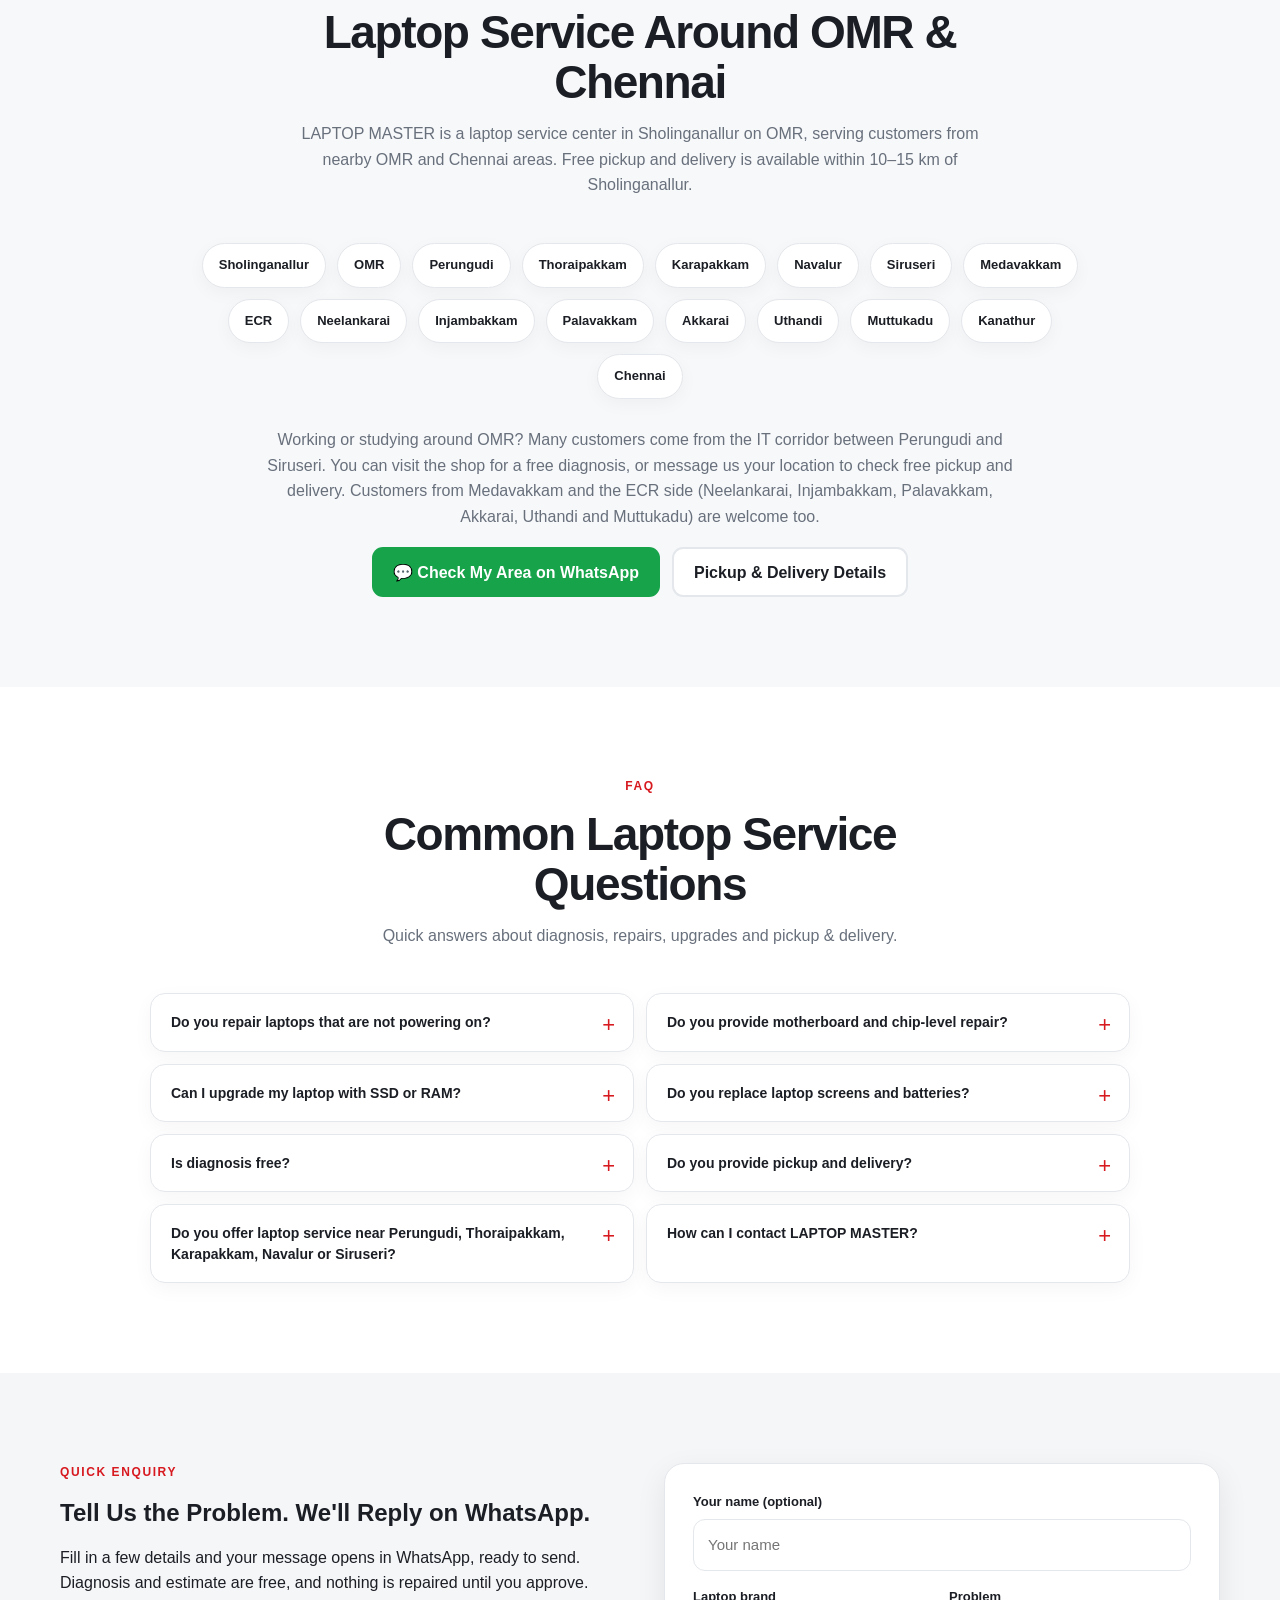
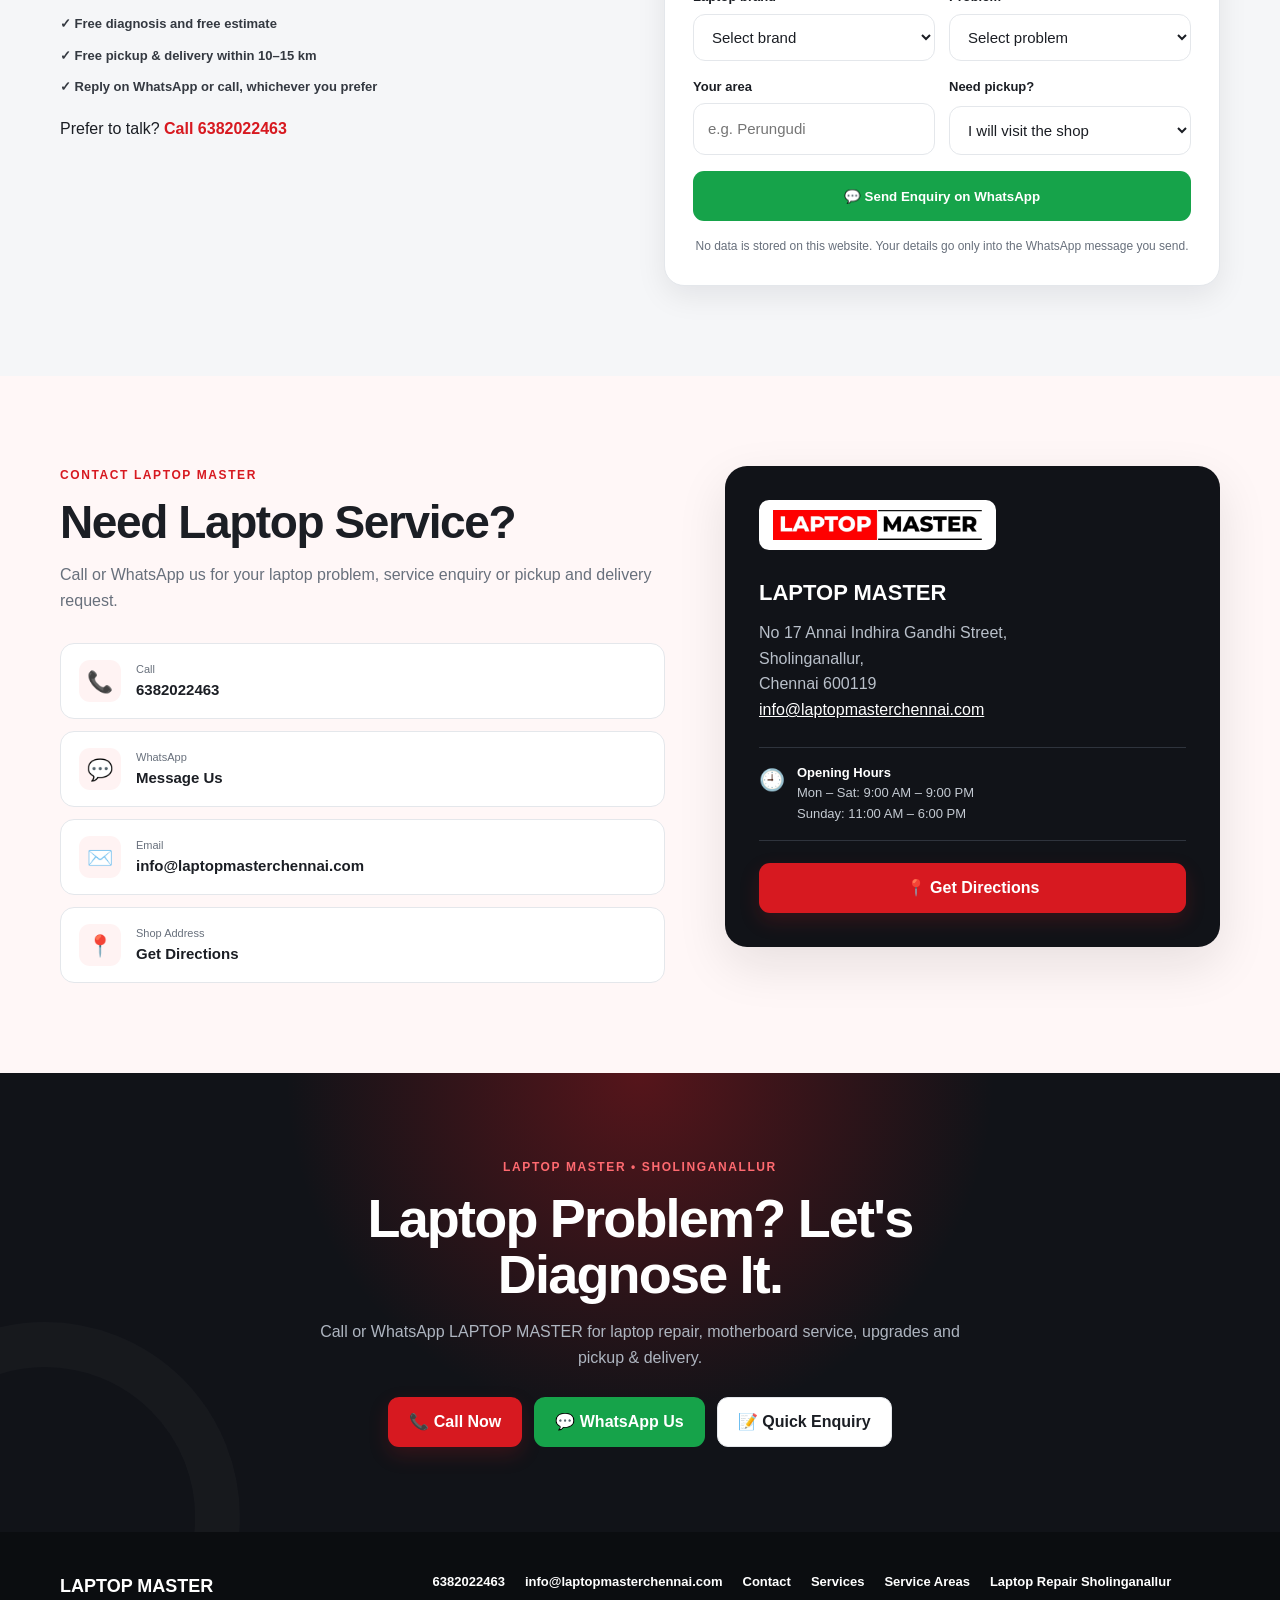
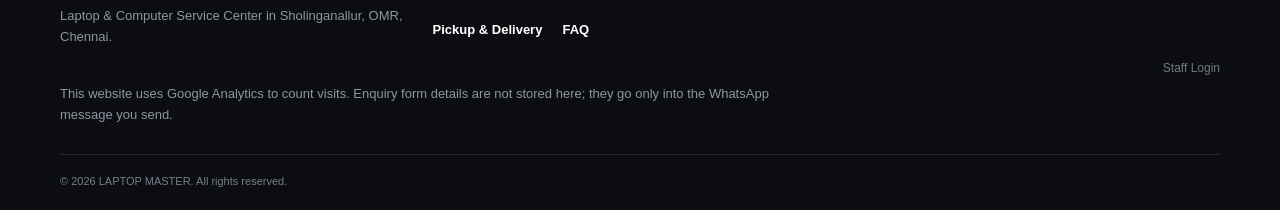
==== commit eb315441: "Report Added" ====
--- a/index.html
+++ b/index.html
@@ -38,7 +38,7 @@
 
   <!-- Styles -->
   <link rel="preload" as="image" href="images/hero-workbench.webp" imagesrcset="images/hero-workbench-sm.webp 700w, images/hero-workbench.webp 1400w" imagesizes="(max-width: 900px) 100vw, 560px" fetchpriority="high">
-  <link rel="stylesheet" href="style.css?v=3.1.0">
+  <link rel="stylesheet" href="style.css?v=3.1.1">
 
   <!-- Favicon -->
   <link rel="icon" href="/favicon.ico" sizes="48x48">
@@ -177,6 +177,14 @@
   }
   </script>
 
+  <!-- Google Analytics (GA4) -->
+  <script async src="https://www.googletagmanager.com/gtag/js?id=G-FFRFSCLM7S"></script>
+  <script>
+    window.dataLayer = window.dataLayer || [];
+    function gtag(){dataLayer.push(arguments);}
+    gtag('js', new Date());
+    gtag('config', 'G-FFRFSCLM7S');
+  </script>
 </head>
 
 <body>
@@ -1654,6 +1662,10 @@
       <a class="staff-link" href="https://laptop-crm.pages.dev/" target="_blank" rel="nofollow noopener noreferrer">Staff Login</a>
     </div>
 
+    <div class="container">
+      <p class="analytics-note">This website uses Google Analytics to count visits. Enquiry form details are not stored here; they go only into the WhatsApp message you send.</p>
+    </div>
+
     <div class="container copyright">
 
       © <span id="year"></span>
@@ -1687,7 +1699,7 @@
 
   <!-- JavaScript -->
 
-  <script src="script.js?v=3.1.0"></script>
+  <script src="script.js?v=3.1.1"></script>
 
 </body>
 
--- a/style.css
+++ b/style.css
@@ -2706,3 +2706,6 @@
 /* V3.1 - enquiry checklist: single column */
 .enquiry-section .check-list { grid-template-columns: 1fr; margin: 18px 0 0; }
 .enquiry-section h2 { margin-bottom: 12px; }
+
+/* V3.1.1 - analytics note */
+.analytics-note { margin: 0; font-size: 12px; color: #8b93a0; max-width: 720px; }
